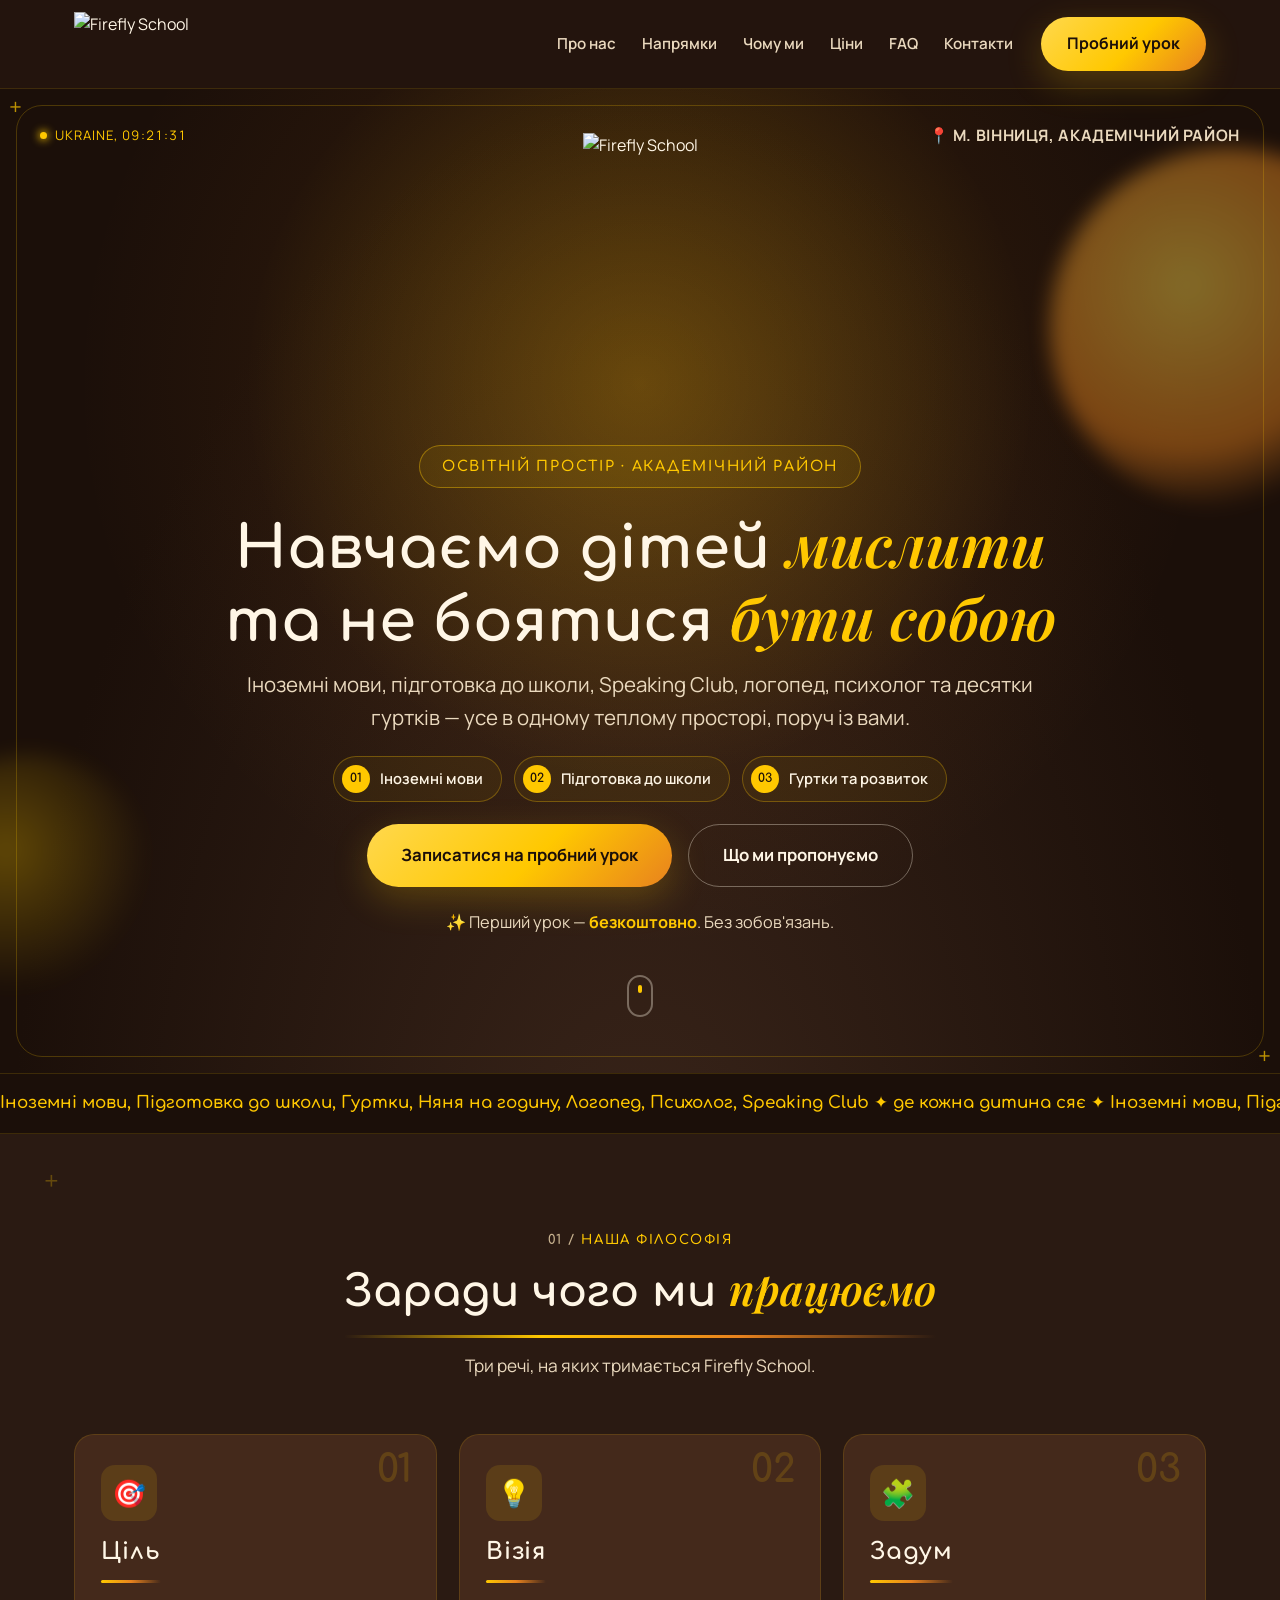
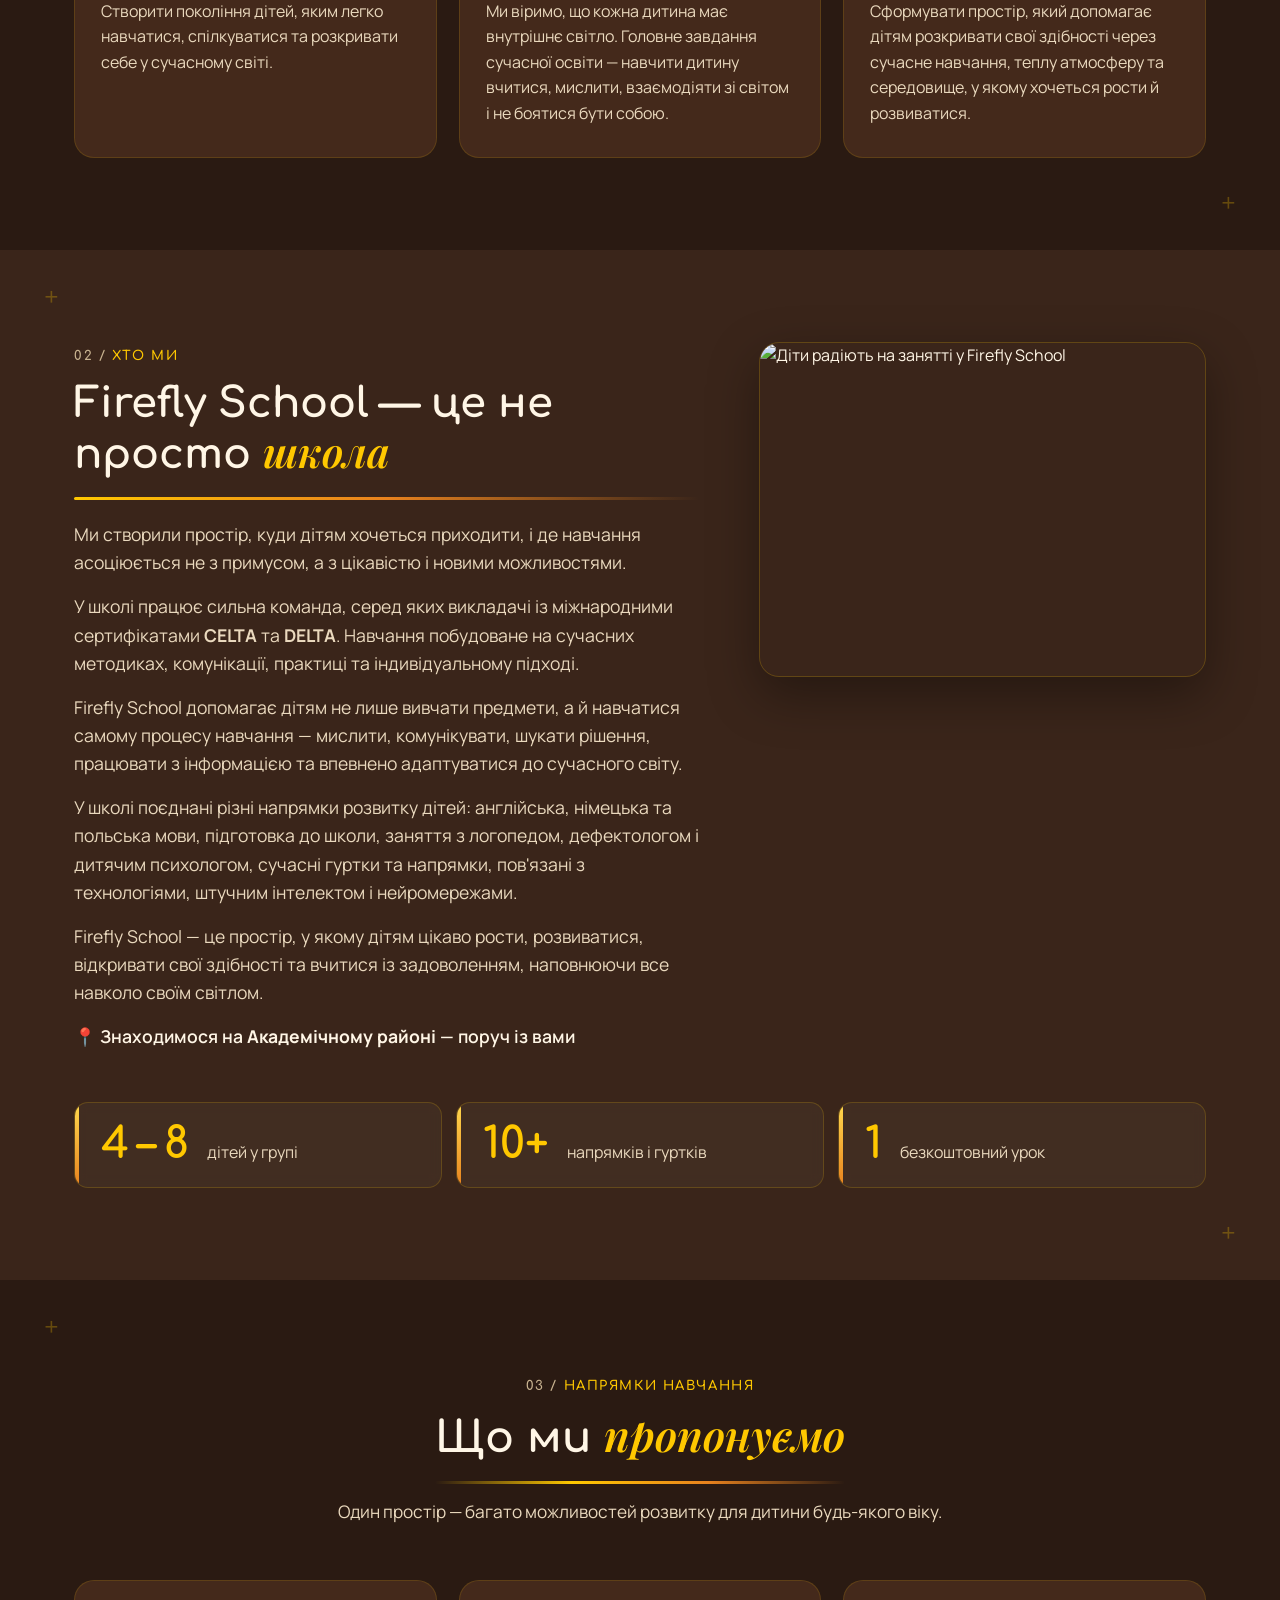
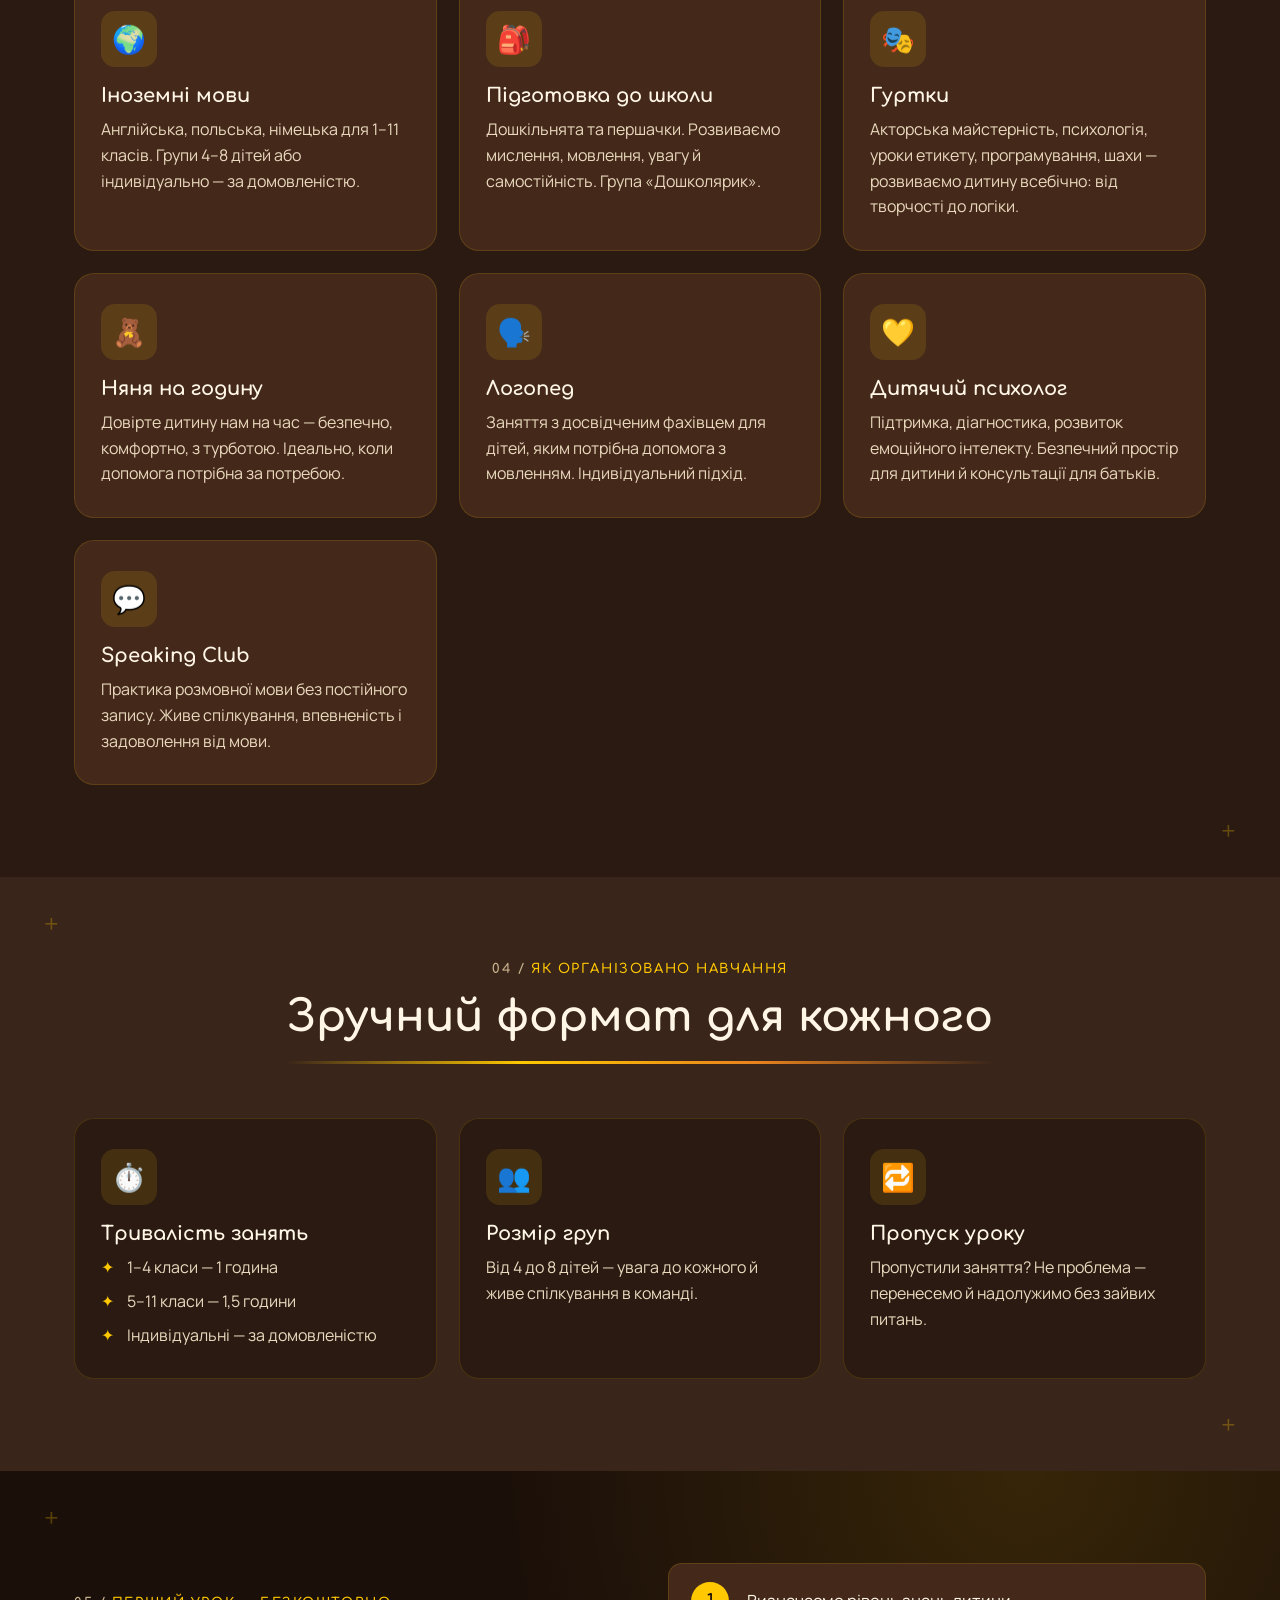
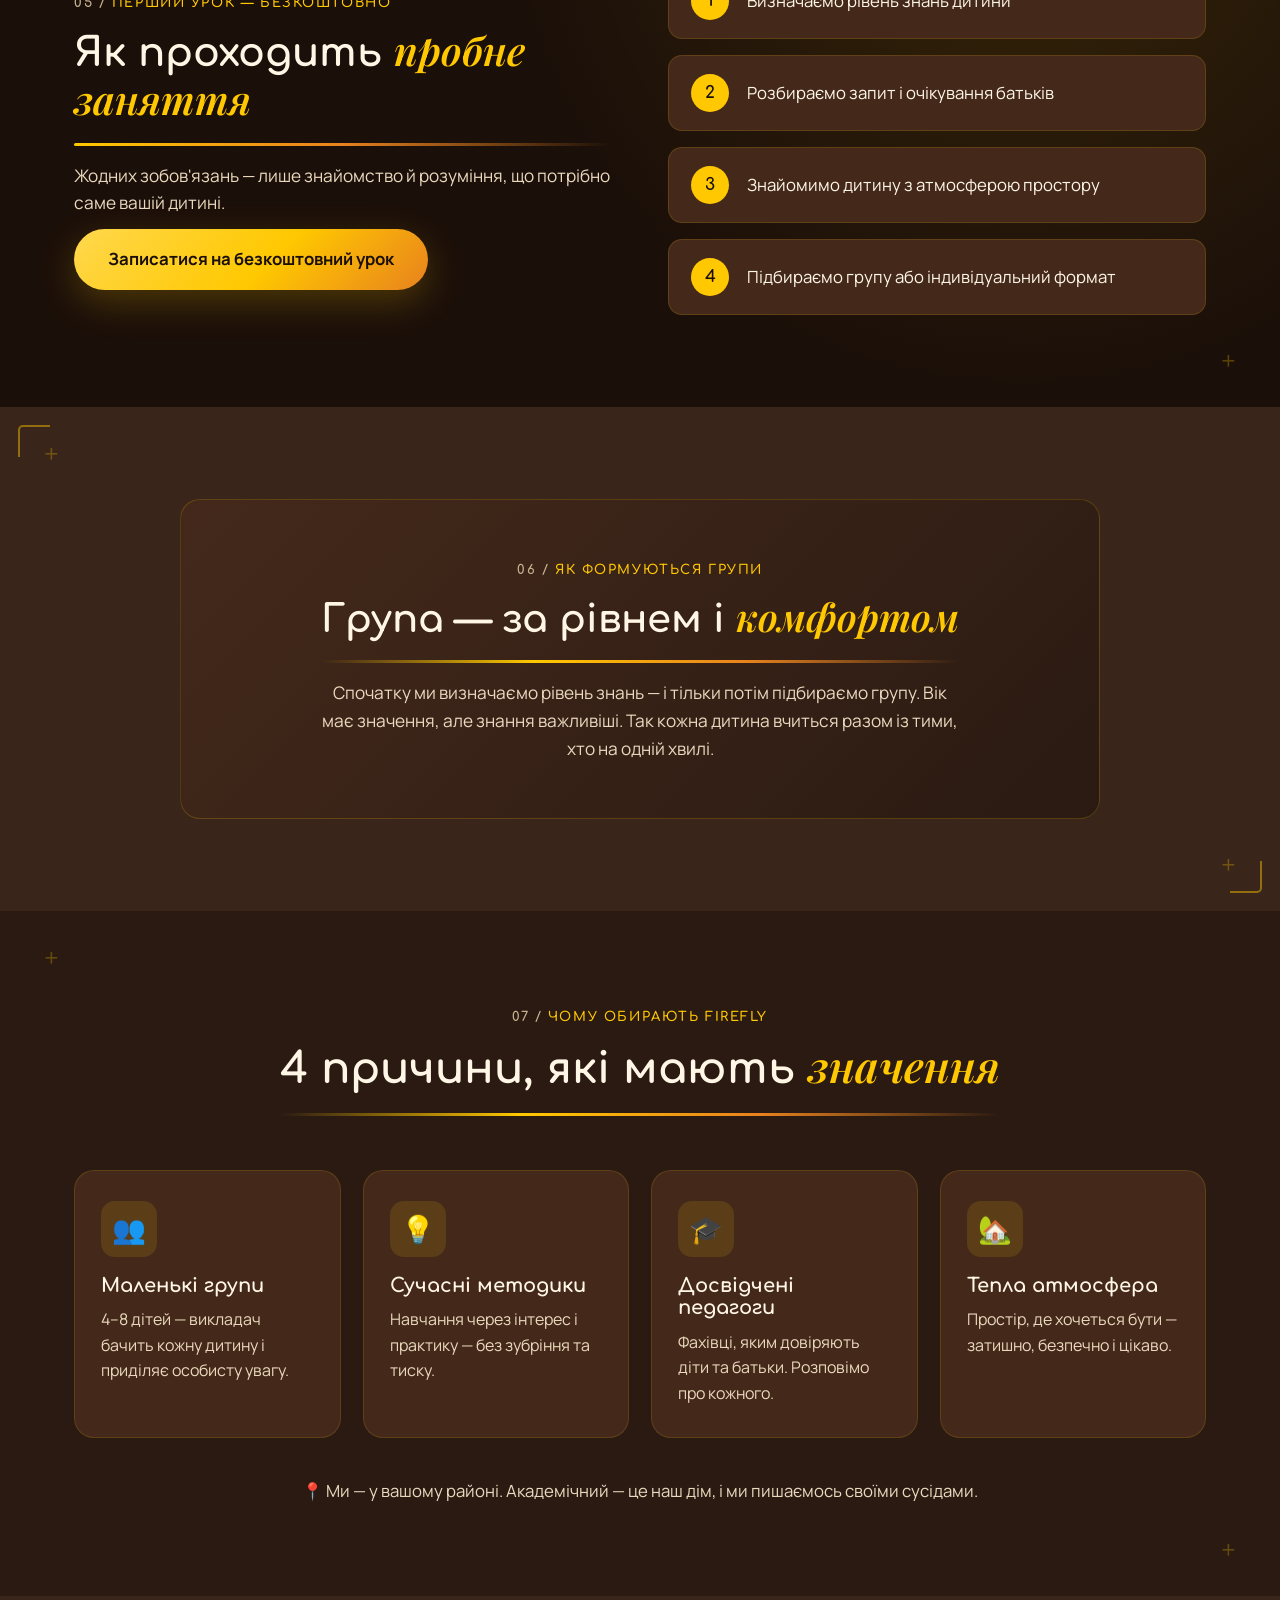
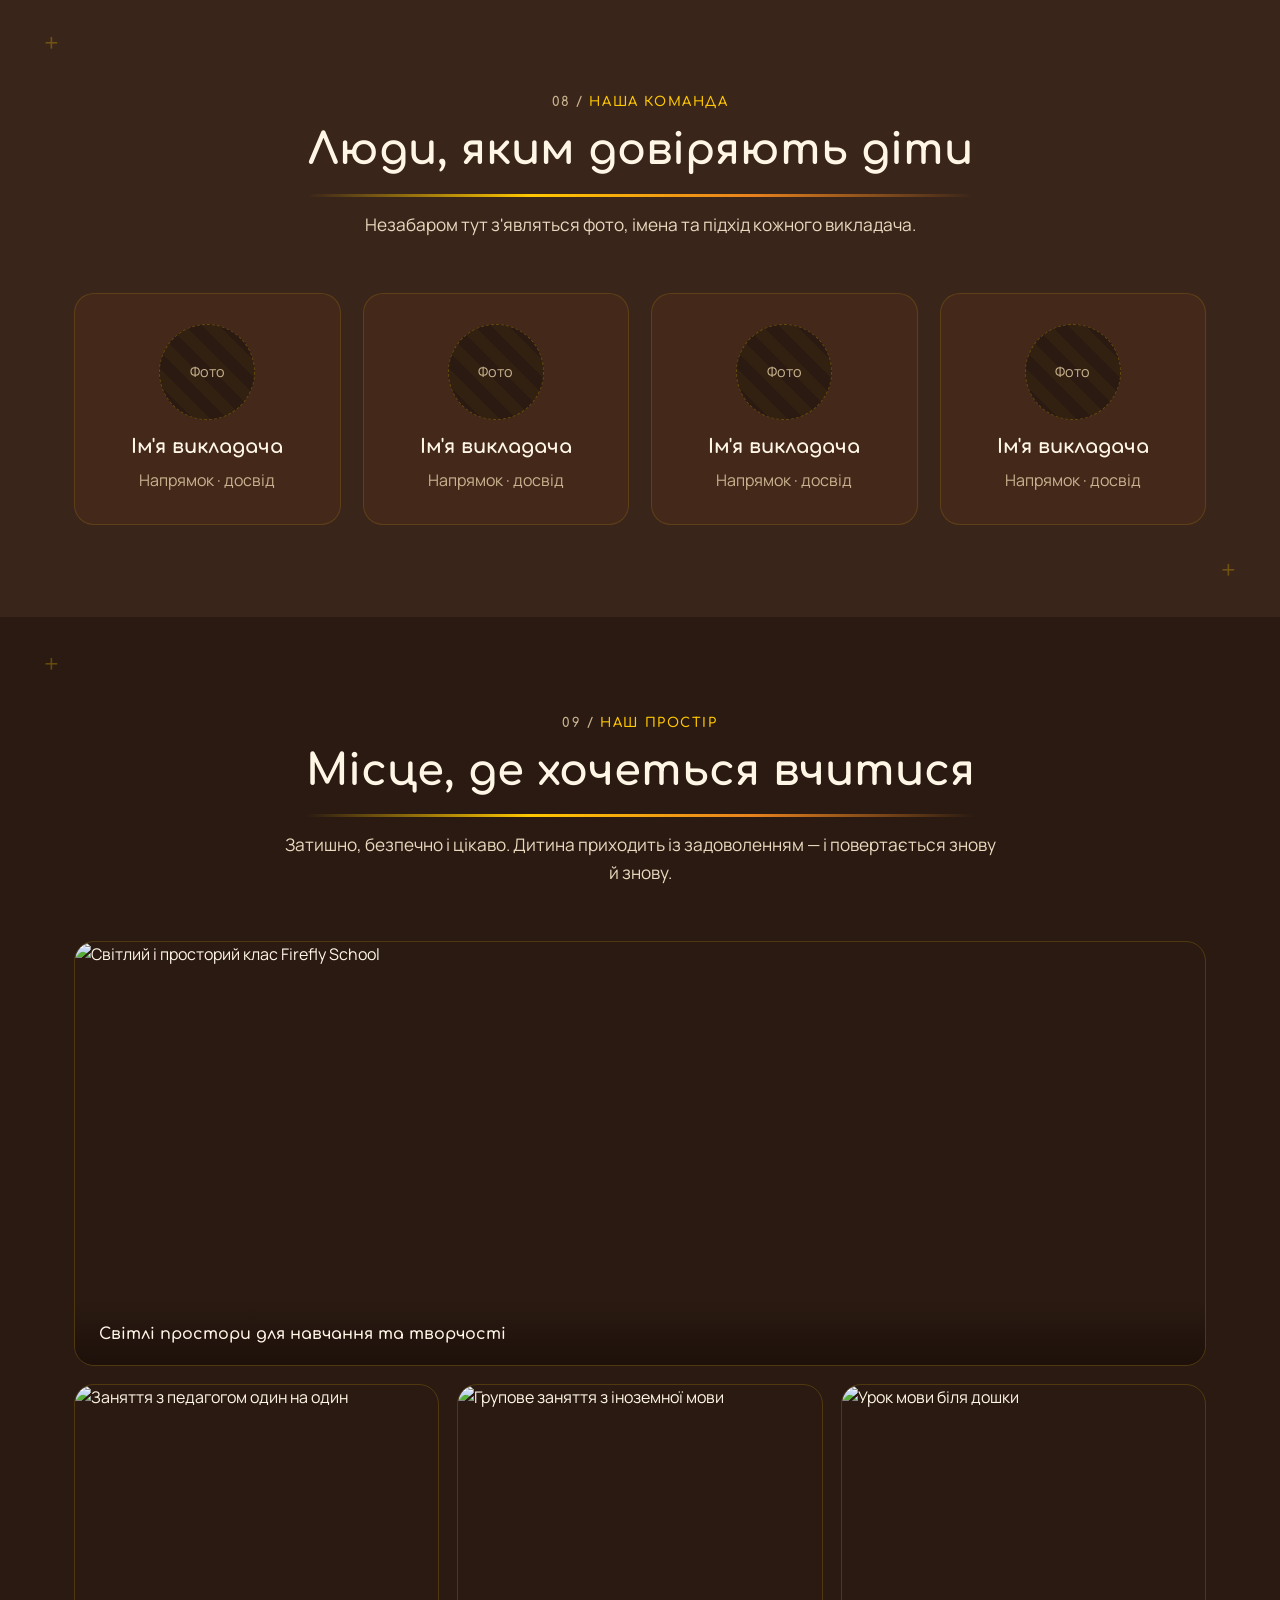
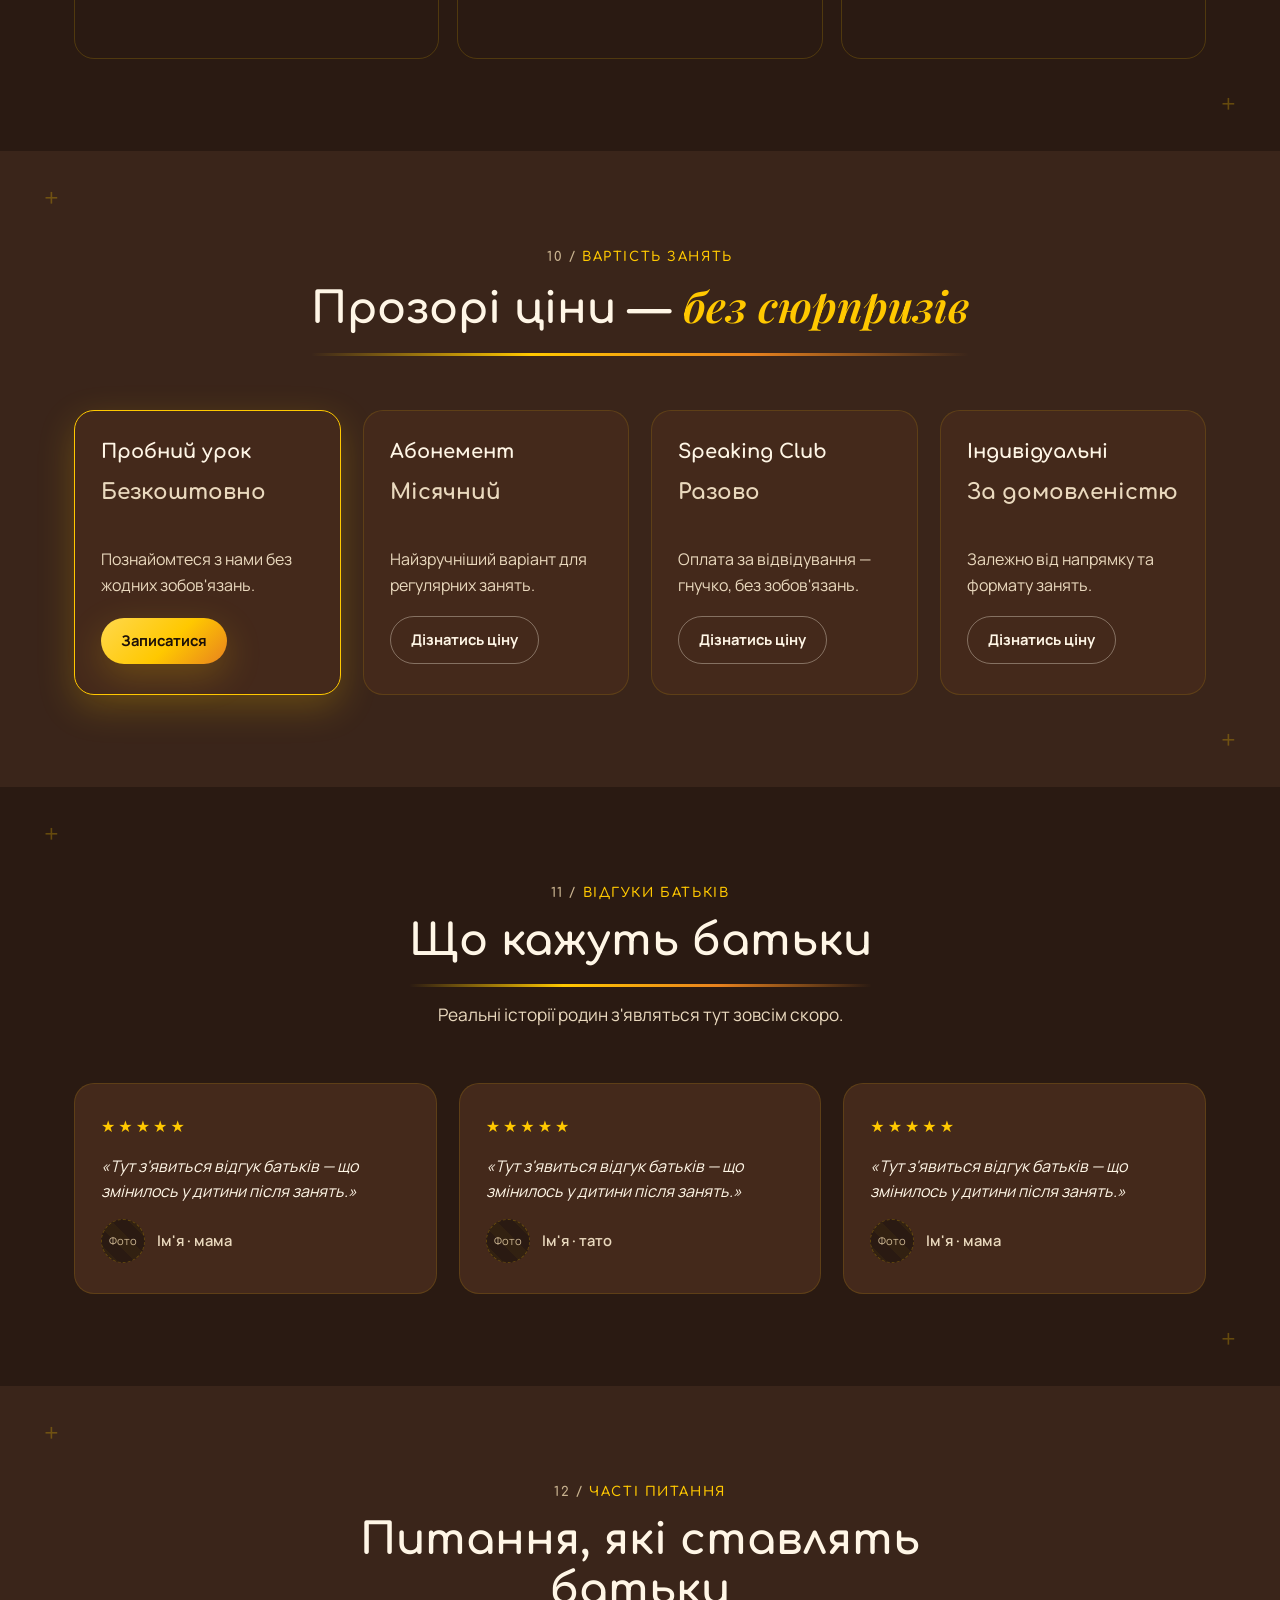
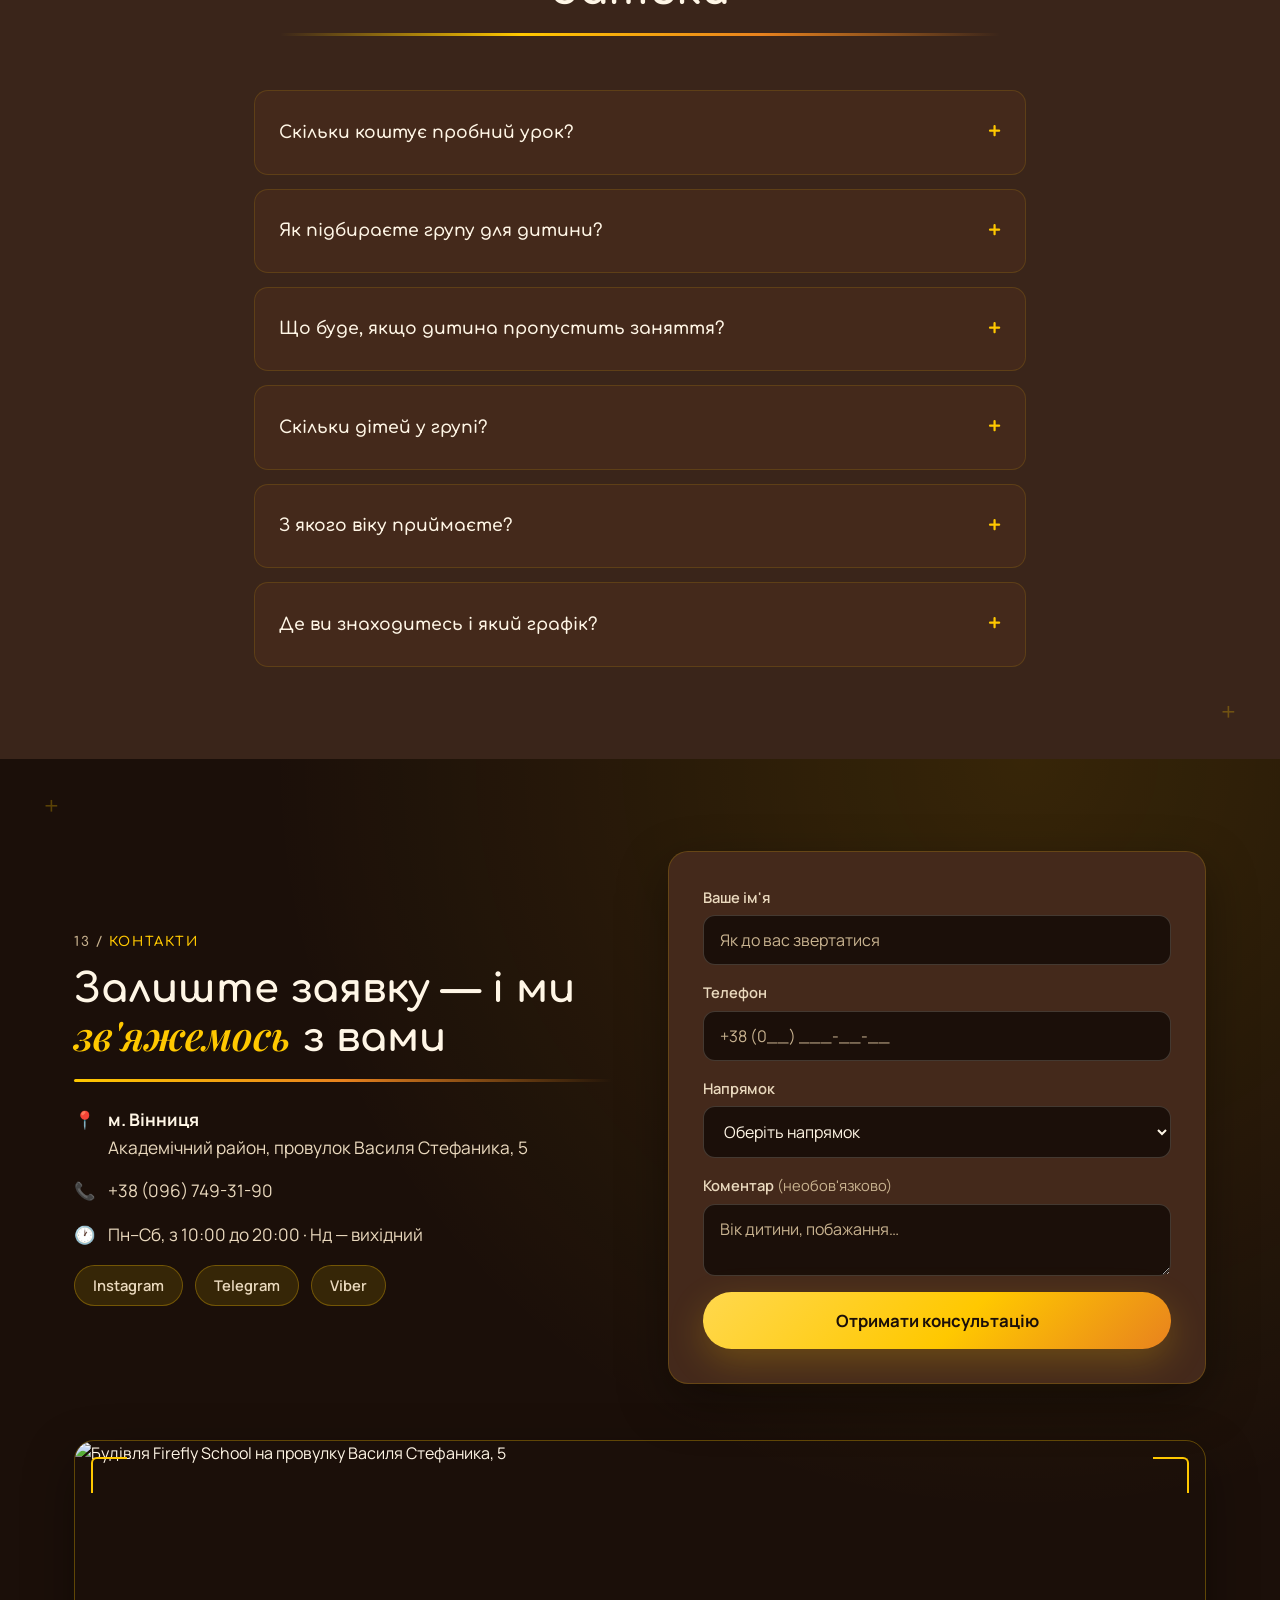
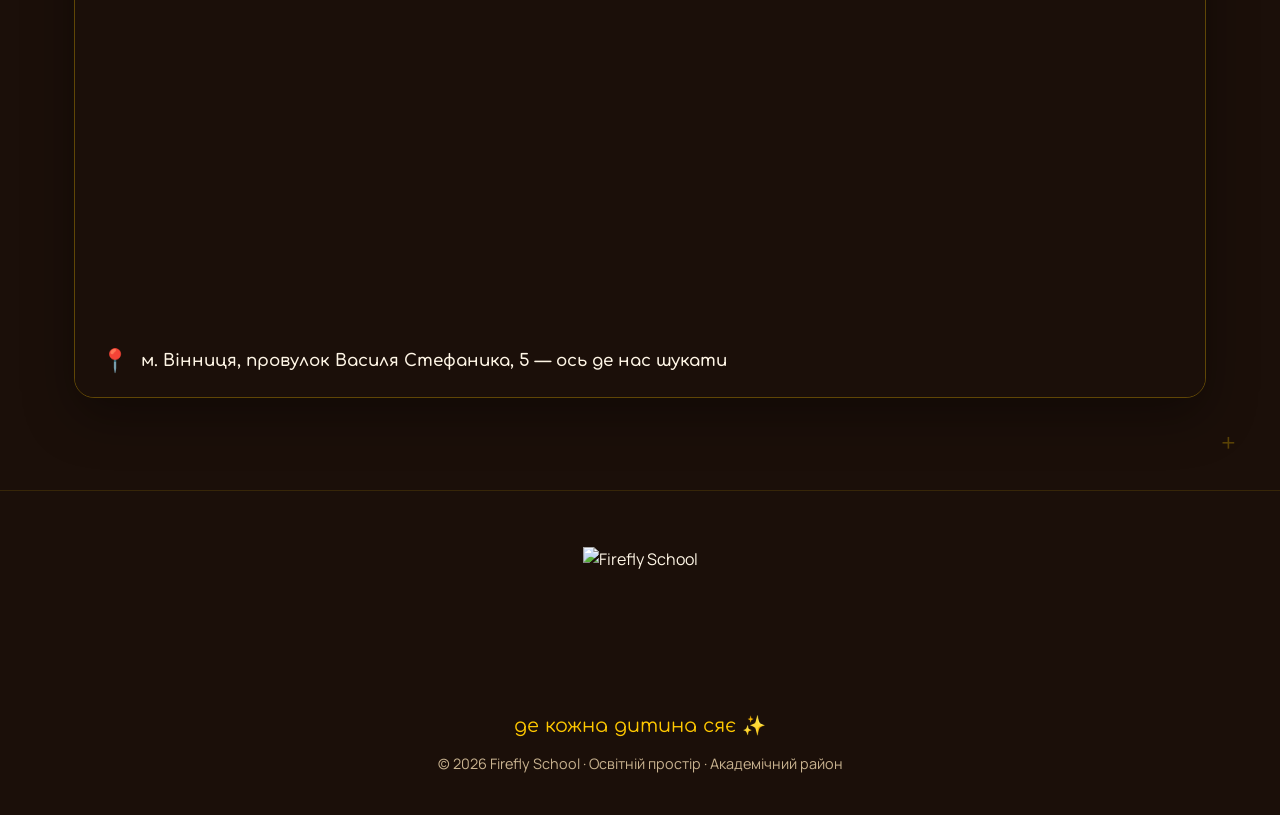
==== index.html @ d2a8642e "Add files via upload" ====
<!DOCTYPE html>
<html lang="uk">
<head>
  <meta charset="UTF-8" />
  <meta name="viewport" content="width=device-width, initial-scale=1.0" />
  <title>Firefly School — освітній простір, де кожна дитина сяє</title>
  <meta name="description" content="Firefly School — освітній простір в Академічному районі: підготовка до школи, іноземні мови, логопед, психолог та десятки гуртків. Перший урок безкоштовно." />
  <meta property="og:title" content="Firefly School — де кожна дитина сяє" />
  <meta property="og:description" content="Навчаємо дітей мислити та не боятися бути собою. Маленькі групи, сучасні методики, тепла атмосфера. Перший урок безкоштовно." />
  <meta property="og:type" content="website" />
  <link rel="icon" type="image/png" href="assets/firefly.png" />
  <link rel="preconnect" href="https://fonts.googleapis.com" />
  <link rel="preconnect" href="https://fonts.gstatic.com" crossorigin />
  <link href="https://fonts.googleapis.com/css2?family=Comfortaa:wght@400;500;600;700&family=Manrope:wght@400;500;600;700;800&family=Playfair+Display:ital,wght@1,500;1,600;1,700&display=swap" rel="stylesheet" />
  <link rel="stylesheet" href="styles.css" />
</head>
<body>

  <!-- ░░ HEADER ░░ -->
  <header class="header" id="top">
    <div class="container header__inner">
      <a href="#top" class="header__logo" aria-label="Firefly School — на початок">
        <img src="assets/logo-clean.png" alt="Firefly School" />
      </a>
      <nav class="nav" id="nav">
        <a href="#about" class="nav__link">Про нас</a>
        <a href="#directions" class="nav__link">Напрямки</a>
        <a href="#why" class="nav__link">Чому ми</a>
        <a href="#prices" class="nav__link">Ціни</a>
        <a href="#faq" class="nav__link">FAQ</a>
        <a href="#contacts" class="nav__link">Контакти</a>
      </nav>
      <a href="#contacts" class="btn btn--primary header__cta">Пробний урок</a>
      <button class="burger" id="burger" aria-label="Меню" aria-expanded="false">
        <span></span><span></span><span></span>
      </button>
    </div>
  </header>

  <!-- ░░ HERO ░░ -->
  <section class="hero" id="hero">
    <div class="hero__glow" aria-hidden="true"></div>
    <div class="orb orb--1" aria-hidden="true"></div>
    <div class="orb orb--2" aria-hidden="true"></div>
    <div class="fireflies" id="fireflies" aria-hidden="true"></div>
    <div class="hero__frame" aria-hidden="true"></div>
    <div class="hero__topbar">
      <div class="timestamp" data-timezone="Europe/Kyiv" data-country="UKRAINE">UKRAINE, --:--:--</div>
      <span class="hero__topbar-loc">📍 м. Вінниця, Академічний район</span>
    </div>
    <div class="container hero__inner">
      <div class="hero__logo logo-lockup">
        <img src="assets/logo-text.png" alt="Firefly School" class="ll__text" />
        <img src="assets/logo-fly.png" alt="" class="ll__fly" aria-hidden="true" />
      </div>
      <p class="hero__eyebrow reveal">Освітній простір · Академічний район</p>
      <h1 class="hero__title reveal">Навчаємо дітей <em class="ital">мислити</em><br />та не боятися <em class="ital">бути собою</em></h1>
      <p class="hero__subtitle reveal">Іноземні мови, підготовка до школи, Speaking Club, логопед, психолог та десятки гуртків —
        усе в одному теплому просторі, поруч із вами.</p>
      <ul class="hero__tags reveal">
        <li><span>01</span> Іноземні мови</li>
        <li><span>02</span> Підготовка до школи</li>
        <li><span>03</span> Гуртки та розвиток</li>
      </ul>
      <div class="hero__actions reveal">
        <a href="#contacts" class="btn btn--primary btn--lg">Записатися на пробний урок</a>
        <a href="#directions" class="btn btn--ghost btn--lg">Що ми пропонуємо</a>
      </div>
      <p class="hero__proof reveal">✨ Перший урок — <strong>безкоштовно</strong>. Без зобов'язань.</p>
      <div class="hero__scroll" aria-hidden="true"><span></span></div>
    </div>
  </section>

  <!-- ░░ MARQUEE ░░ -->
  <div class="marquee" aria-hidden="true">
    <div class="marquee__track">
      <span>Іноземні мови, Підготовка до школи, Гуртки, Няня на годину, Логопед, Психолог, Speaking Club ✦ де кожна дитина сяє ✦&nbsp;</span>
      <span>Іноземні мови, Підготовка до школи, Гуртки, Няня на годину, Логопед, Психолог, Speaking Club ✦ де кожна дитина сяє ✦&nbsp;</span>
    </div>
  </div>

  <!-- ░░ PHILOSOPHY ░░ -->
  <section class="section section--alt" id="philosophy">
    <div class="container">
      <div class="section__head reveal">
        <span class="kicker">Наша філософія</span>
        <h2>Заради чого ми <em class="ital">працюємо</em></h2>
        <p class="section__lead">Три речі, на яких тримається Firefly School.</p>
      </div>
      <div class="cards cards--3">
        <article class="card pcard reveal">
          <span class="pcard__num">01</span>
          <div class="card__icon">🎯</div>
          <h3>Ціль</h3>
          <p>Створити покоління дітей, яким легко навчатися, спілкуватися та розкривати себе у сучасному світі.</p>
        </article>
        <article class="card pcard reveal">
          <span class="pcard__num">02</span>
          <div class="card__icon">💡</div>
          <h3>Візія</h3>
          <p>Ми віримо, що кожна дитина має внутрішнє світло. Головне завдання сучасної освіти — навчити дитину вчитися, мислити, взаємодіяти зі світом і не боятися бути собою.</p>
        </article>
        <article class="card pcard reveal">
          <span class="pcard__num">03</span>
          <div class="card__icon">🧩</div>
          <h3>Задум</h3>
          <p>Сформувати простір, який допомагає дітям розкривати свої здібності через сучасне навчання, теплу атмосферу та середовище, у якому хочеться рости й розвиватися.</p>
        </article>
      </div>
    </div>
  </section>

  <!-- ░░ ABOUT ░░ -->
  <section class="section" id="about">
    <div class="container">
      <div class="about">
        <div class="about__text reveal">
          <span class="kicker">Хто ми</span>
          <h2>Firefly School — це не просто <em class="ital">школа</em></h2>
          <p>Ми створили простір, куди дітям хочеться приходити, і де навчання асоціюється не з примусом, а з цікавістю і новими можливостями.</p>
          <p>У школі працює сильна команда, серед яких викладачі із міжнародними сертифікатами <strong>CELTA</strong> та <strong>DELTA</strong>. Навчання побудоване на сучасних методиках, комунікації, практиці та індивідуальному підході.</p>
          <p>Firefly School допомагає дітям не лише вивчати предмети, а й навчатися самому процесу навчання — мислити, комунікувати, шукати рішення, працювати з інформацією та впевнено адаптуватися до сучасного світу.</p>
          <p>У школі поєднані різні напрямки розвитку дітей: англійська, німецька та польська мови, підготовка до школи, заняття з логопедом, дефектологом і дитячим психологом, сучасні гуртки та напрямки, пов'язані з технологіями, штучним інтелектом і нейромережами.</p>
          <p>Firefly School — це простір, у якому дітям цікаво рости, розвиватися, відкривати свої здібності та вчитися із задоволенням, наповнюючи все навколо своїм світлом.</p>
          <p class="about__geo">📍 Знаходимося на <strong>Академічному районі</strong> — поруч із вами</p>
        </div>
        <figure class="about__photo reveal">
          <img src="assets/speaking.jpg" alt="Діти радіють на занятті у Firefly School" loading="lazy" />
        </figure>
      </div>
      <ul class="about__stats about__stats--row reveal">
        <li><span class="stat__num">4&thinsp;–&thinsp;8</span><span class="stat__label">дітей у групі</span></li>
        <li><span class="stat__num">10+</span><span class="stat__label">напрямків і гуртків</span></li>
        <li><span class="stat__num">1</span><span class="stat__label">безкоштовний урок</span></li>
      </ul>
    </div>
  </section>

  <!-- ░░ DIRECTIONS ░░ -->
  <section class="section section--alt" id="directions">
    <div class="container">
      <div class="section__head reveal">
        <span class="kicker">Напрямки навчання</span>
        <h2>Що ми <em class="ital">пропонуємо</em></h2>
        <p class="section__lead">Один простір — багато можливостей розвитку для дитини будь-якого віку.</p>
      </div>
      <div class="cards cards--directions">
        <article class="card reveal">
          <div class="card__icon">🌍</div>
          <h3>Іноземні мови</h3>
          <p>Англійська, польська, німецька для 1–11 класів. Групи 4–8 дітей або індивідуально — за домовленістю.</p>
        </article>
        <article class="card reveal">
          <div class="card__icon">🎒</div>
          <h3>Підготовка до школи</h3>
          <p>Дошкільнята та першачки. Розвиваємо мислення, мовлення, увагу й самостійність. Група «Дошколярик».</p>
        </article>
        <article class="card reveal">
          <div class="card__icon">🎭</div>
          <h3>Гуртки</h3>
          <p>Акторська майстерність, психологія, уроки етикету, програмування, шахи — розвиваємо дитину всебічно: від творчості до логіки.</p>
        </article>
        <article class="card reveal">
          <div class="card__icon">🧸</div>
          <h3>Няня на годину</h3>
          <p>Довірте дитину нам на час — безпечно, комфортно, з турботою. Ідеально, коли допомога потрібна за потребою.</p>
        </article>
        <article class="card reveal">
          <div class="card__icon">🗣️</div>
          <h3>Логопед</h3>
          <p>Заняття з досвідченим фахівцем для дітей, яким потрібна допомога з мовленням. Індивідуальний підхід.</p>
        </article>
        <article class="card reveal">
          <div class="card__icon">💛</div>
          <h3>Дитячий психолог</h3>
          <p>Підтримка, діагностика, розвиток емоційного інтелекту. Безпечний простір для дитини й консультації для батьків.</p>
        </article>
        <article class="card reveal">
          <div class="card__icon">💬</div>
          <h3>Speaking Club</h3>
          <p>Практика розмовної мови без постійного запису. Живе спілкування, впевненість і задоволення від мови.</p>
        </article>
      </div>
    </div>
  </section>

  <!-- ░░ FORMAT ░░ -->
  <section class="section" id="format">
    <div class="container">
      <div class="section__head reveal">
        <span class="kicker">Як організовано навчання</span>
        <h2>Зручний формат для кожного</h2>
      </div>
      <div class="cards cards--3">
        <article class="card card--soft reveal">
          <div class="card__icon">⏱️</div>
          <h3>Тривалість занять</h3>
          <ul class="ticks">
            <li>1–4 класи — 1 година</li>
            <li>5–11 класи — 1,5 години</li>
            <li>Індивідуальні — за домовленістю</li>
          </ul>
        </article>
        <article class="card card--soft reveal">
          <div class="card__icon">👥</div>
          <h3>Розмір груп</h3>
          <p>Від 4 до 8 дітей — увага до кожного й живе спілкування в команді.</p>
        </article>
        <article class="card card--soft reveal">
          <div class="card__icon">🔁</div>
          <h3>Пропуск уроку</h3>
          <p>Пропустили заняття? Не проблема — перенесемо й надолужимо без зайвих питань.</p>
        </article>
      </div>
    </div>
  </section>

  <!-- ░░ TRIAL ░░ -->
  <section class="section section--feature" id="trial">
    <div class="container trial">
      <div class="trial__text reveal">
        <span class="kicker">Перший урок — безкоштовно</span>
        <h2>Як проходить <em class="ital">пробне заняття</em></h2>
        <p class="section__lead">Жодних зобов'язань — лише знайомство й розуміння, що потрібно саме вашій дитині.</p>
        <a href="#contacts" class="btn btn--primary btn--lg">Записатися на безкоштовний урок</a>
      </div>
      <ol class="trial__steps reveal">
        <li><span>1</span> Визначаємо рівень знань дитини</li>
        <li><span>2</span> Розбираємо запит і очікування батьків</li>
        <li><span>3</span> Знайомимо дитину з атмосферою простору</li>
        <li><span>4</span> Підбираємо групу або індивідуальний формат</li>
      </ol>
    </div>
  </section>

  <!-- ░░ GROUPS ░░ -->
  <section class="section" id="groups">
    <div class="container banner reveal">
      <span class="kicker">Як формуються групи</span>
      <h2>Група — за рівнем і <em class="ital">комфортом</em></h2>
      <p>Спочатку ми визначаємо рівень знань — і тільки потім підбираємо групу. Вік має значення,
        але знання важливіші. Так кожна дитина вчиться разом із тими, хто на одній хвилі.</p>
    </div>
  </section>

  <!-- ░░ WHY ░░ -->
  <section class="section section--alt" id="why">
    <div class="container">
      <div class="section__head reveal">
        <span class="kicker">Чому обирають Firefly</span>
        <h2>4 причини, які мають <em class="ital">значення</em></h2>
      </div>
      <div class="cards cards--4">
        <article class="card reveal">
          <div class="card__icon">👥</div>
          <h3>Маленькі групи</h3>
          <p>4–8 дітей — викладач бачить кожну дитину і приділяє особисту увагу.</p>
        </article>
        <article class="card reveal">
          <div class="card__icon">💡</div>
          <h3>Сучасні методики</h3>
          <p>Навчання через інтерес і практику — без зубріння та тиску.</p>
        </article>
        <article class="card reveal">
          <div class="card__icon">🎓</div>
          <h3>Досвідчені педагоги</h3>
          <p>Фахівці, яким довіряють діти та батьки. Розповімо про кожного.</p>
        </article>
        <article class="card reveal">
          <div class="card__icon">🏡</div>
          <h3>Тепла атмосфера</h3>
          <p>Простір, де хочеться бути — затишно, безпечно і цікаво.</p>
        </article>
      </div>
      <p class="why__note reveal">📍 Ми — у вашому районі. Академічний — це наш дім, і ми пишаємось своїми сусідами.</p>
    </div>
  </section>

  <!-- ░░ TEAM ░░ -->
  <section class="section" id="team">
    <div class="container">
      <div class="section__head reveal">
        <span class="kicker">Наша команда</span>
        <h2>Люди, яким довіряють діти</h2>
        <p class="section__lead">Незабаром тут з'являться фото, імена та підхід кожного викладача.</p>
      </div>
      <div class="cards cards--4">
        <article class="card card--person reveal"><div class="ph ph--avatar">Фото</div><h3>Ім'я викладача</h3><p>Напрямок · досвід</p></article>
        <article class="card card--person reveal"><div class="ph ph--avatar">Фото</div><h3>Ім'я викладача</h3><p>Напрямок · досвід</p></article>
        <article class="card card--person reveal"><div class="ph ph--avatar">Фото</div><h3>Ім'я викладача</h3><p>Напрямок · досвід</p></article>
        <article class="card card--person reveal"><div class="ph ph--avatar">Фото</div><h3>Ім'я викладача</h3><p>Напрямок · досвід</p></article>
      </div>
    </div>
  </section>

  <!-- ░░ SPACE ░░ -->
  <section class="section section--alt" id="space">
    <div class="container">
      <div class="section__head reveal">
        <span class="kicker">Наш простір</span>
        <h2>Місце, де хочеться вчитися</h2>
        <p class="section__lead">Затишно, безпечно і цікаво. Дитина приходить із задоволенням — і повертається знову й знову.</p>
      </div>
      <div class="gallery">
        <figure class="gallery__item gallery__item--big reveal">
          <img src="assets/classroom.jpg" alt="Світлий і просторий клас Firefly School" loading="lazy" />
          <figcaption>Світлі простори для навчання та творчості</figcaption>
        </figure>
        <figure class="gallery__item reveal">
          <img src="assets/reading.jpg" alt="Заняття з педагогом один на один" loading="lazy" />
        </figure>
        <figure class="gallery__item reveal">
          <img src="assets/english.jpg" alt="Групове заняття з іноземної мови" loading="lazy" />
        </figure>
        <figure class="gallery__item reveal">
          <img src="assets/languages.jpg" alt="Урок мови біля дошки" loading="lazy" />
        </figure>
      </div>
    </div>
  </section>

  <!-- ░░ PRICES ░░ -->
  <section class="section" id="prices">
    <div class="container">
      <div class="section__head reveal">
        <span class="kicker">Вартість занять</span>
        <h2>Прозорі ціни — <em class="ital">без сюрпризів</em></h2>
      </div>
      <div class="cards cards--4">
        <article class="card price reveal price--accent">
          <h3>Пробний урок</h3>
          <p class="price__value">Безкоштовно</p>
          <p>Познайомтеся з нами без жодних зобов'язань.</p>
          <a href="#contacts" class="btn btn--primary btn--sm">Записатися</a>
        </article>
        <article class="card price reveal">
          <h3>Абонемент</h3>
          <p class="price__value">Місячний</p>
          <p>Найзручніший варіант для регулярних занять.</p>
          <a href="#contacts" class="btn btn--ghost btn--sm">Дізнатись ціну</a>
        </article>
        <article class="card price reveal">
          <h3>Speaking Club</h3>
          <p class="price__value">Разово</p>
          <p>Оплата за відвідування — гнучко, без зобов'язань.</p>
          <a href="#contacts" class="btn btn--ghost btn--sm">Дізнатись ціну</a>
        </article>
        <article class="card price reveal">
          <h3>Індивідуальні</h3>
          <p class="price__value">За домовленістю</p>
          <p>Залежно від напрямку та формату занять.</p>
          <a href="#contacts" class="btn btn--ghost btn--sm">Дізнатись ціну</a>
        </article>
      </div>
    </div>
  </section>

  <!-- ░░ REVIEWS ░░ -->
  <section class="section section--alt" id="reviews">
    <div class="container">
      <div class="section__head reveal">
        <span class="kicker">Відгуки батьків</span>
        <h2>Що кажуть батьки</h2>
        <p class="section__lead">Реальні історії родин з'являться тут зовсім скоро.</p>
      </div>
      <div class="cards cards--3">
        <article class="card review reveal"><div class="review__stars">★★★★★</div><p>«Тут з'явиться відгук батьків — що змінилось у дитини після занять.»</p><div class="review__author"><div class="ph ph--mini">Фото</div><span>Ім'я · мама</span></div></article>
        <article class="card review reveal"><div class="review__stars">★★★★★</div><p>«Тут з'явиться відгук батьків — що змінилось у дитини після занять.»</p><div class="review__author"><div class="ph ph--mini">Фото</div><span>Ім'я · тато</span></div></article>
        <article class="card review reveal"><div class="review__stars">★★★★★</div><p>«Тут з'явиться відгук батьків — що змінилось у дитини після занять.»</p><div class="review__author"><div class="ph ph--mini">Фото</div><span>Ім'я · мама</span></div></article>
      </div>
    </div>
  </section>

  <!-- ░░ FAQ ░░ -->
  <section class="section" id="faq">
    <div class="container container--narrow">
      <div class="section__head reveal">
        <span class="kicker">Часті питання</span>
        <h2>Питання, які ставлять батьки</h2>
      </div>
      <div class="faq">
        <details class="faq__item reveal"><summary>Скільки коштує пробний урок?</summary><p>Перший урок — повністю безкоштовний і без зобов'язань. Ми знайомимось, визначаємо рівень дитини й обираємо формат.</p></details>
        <details class="faq__item reveal"><summary>Як підбираєте групу для дитини?</summary><p>Спочатку визначаємо рівень знань, а потім добираємо групу. Вік важливий, але знання — важливіші, щоб дитині було комфортно й цікаво.</p></details>
        <details class="faq__item reveal"><summary>Що буде, якщо дитина пропустить заняття?</summary><p>Нічого страшного — перенесемо урок і допоможемо надолужити матеріал без зайвих питань.</p></details>
        <details class="faq__item reveal"><summary>Скільки дітей у групі?</summary><p>Від 4 до 8 дітей. Це дозволяє викладачу бачити кожного й приділяти особисту увагу.</p></details>
        <details class="faq__item reveal"><summary>З якого віку приймаєте?</summary><p>Від дошкільнят (підготовка до школи) до учнів 11 класу. Для кожного віку — свій формат і напрямки.</p></details>
        <details class="faq__item reveal"><summary>Де ви знаходитесь і який графік?</summary><p>Ми у Вінниці, в Академічному районі — провулок Василя Стефаника, 5. Працюємо з понеділка по суботу, з 10:00 до 20:00 (неділя — вихідний).</p></details>
      </div>
    </div>
  </section>

  <!-- ░░ CONTACTS ░░ -->
  <section class="section section--feature" id="contacts">
    <div class="container contacts">
      <div class="contacts__text reveal">
        <span class="kicker">Контакти</span>
        <h2>Залиште заявку — і ми <em class="ital">зв'яжемось</em> з вами</h2>
        <ul class="contacts__list">
          <li>📍 <span><strong>м. Вінниця</strong><br />Академічний район, провулок Василя Стефаника, 5</span></li>
          <li>📞 <a href="tel:+380967493190">+38 (096) 749-31-90</a></li>
          <li>🕐 <span>Пн–Сб, з 10:00 до 20:00 · Нд — вихідний</span></li>
          <li class="contacts__social">
            <a href="https://www.instagram.com/firefly_school_/" class="chip" target="_blank" rel="noopener" aria-label="Instagram">Instagram</a>
            <a href="https://t.me/+380967493190" class="chip" target="_blank" rel="noopener" aria-label="Telegram">Telegram</a>
            <a href="viber://chat?number=%2B380967493190" class="chip" aria-label="Viber">Viber</a>
          </li>
        </ul>
      </div>
      <form class="lead-form reveal" id="leadForm" novalidate>
        <div class="field">
          <label for="name">Ваше ім'я</label>
          <input type="text" id="name" name="name" placeholder="Як до вас звертатися" required />
        </div>
        <div class="field">
          <label for="phone">Телефон</label>
          <input type="tel" id="phone" name="phone" placeholder="+38 (0__) ___-__-__" required />
        </div>
        <div class="field">
          <label for="direction">Напрямок</label>
          <select id="direction" name="direction">
            <option value="">Оберіть напрямок</option>
            <option>Підготовка до школи</option>
            <option>Іноземні мови</option>
            <option>Логопед</option>
            <option>Дитячий психолог</option>
            <option>Speaking Club</option>
            <option>Гуртки</option>
            <option>Ще не визначились</option>
          </select>
        </div>
        <div class="field">
          <label for="msg">Коментар <span class="muted">(необов'язково)</span></label>
          <textarea id="msg" name="msg" rows="2" placeholder="Вік дитини, побажання…"></textarea>
        </div>
        <button type="submit" class="btn btn--primary btn--lg btn--block">Отримати консультацію</button>
        <p class="form__note" id="formNote" hidden>Дякуємо! Ми зв'яжемось з вами найближчим часом ✨</p>
      </form>
    </div>

    <div class="container">
      <figure class="building reveal">
        <img src="assets/building.jpg" alt="Будівля Firefly School на провулку Василя Стефаника, 5" loading="lazy" />
        <figcaption class="building__caption">
          <span class="building__pin">📍</span>
          м. Вінниця, провулок Василя Стефаника, 5 — ось де нас шукати
        </figcaption>
      </figure>
    </div>
  </section>

  <!-- ░░ FOOTER ░░ -->
  <footer class="footer">
    <div class="container footer__inner">
      <div class="footer__logo logo-lockup">
        <img src="assets/logo-text.png" alt="Firefly School" class="ll__text" />
        <img src="assets/logo-fly.png" alt="" class="ll__fly" aria-hidden="true" />
      </div>
      <p class="footer__slogan">де кожна дитина сяє ✨</p>
      <p class="footer__copy">© <span id="year"></span> Firefly School · Освітній простір · Академічний район</p>
    </div>
  </footer>

  <script src="script.js"></script>
</body>
</html>
---- styles.css ----
/* ═══════════════════════════════════════════
   FireFly School — styles
   ═══════════════════════════════════════════ */

:root {
  --brown-900: #1B0F09;
  --brown-800: #2A1A12;
  --brown-700: #3A251A;
  --brown-600: #4E3322;
  --brown-card: #44291B;
  --gold-500: #FFC800;
  --gold-400: #FFD84D;
  --orange-500: #E8821E;
  --cream-50: #FFF6E6;
  --cream-200: #EAD9BE;
  --cream-muted: #c9b390;

  --maxw: 1180px;
  --radius: 20px;
  --radius-sm: 14px;
  --shadow: 0 18px 50px rgba(0, 0, 0, .35);
  --shadow-gold: 0 12px 36px rgba(255, 200, 0, .22);
  --ease: cubic-bezier(.22, 1, .36, 1);

  --font-head: "Comfortaa", system-ui, sans-serif;
  --font-body: "Manrope", system-ui, sans-serif;
}

* { box-sizing: border-box; margin: 0; padding: 0; }

html { scroll-behavior: smooth; scroll-padding-top: 90px; }

body {
  font-family: var(--font-body);
  background: var(--brown-700);
  color: var(--cream-50);
  line-height: 1.6;
  -webkit-font-smoothing: antialiased;
  overflow-x: hidden;
  counter-reset: sec;
}

img { max-width: 100%; display: block; }

a { color: inherit; text-decoration: none; }

h1, h2, h3 { font-family: var(--font-head); line-height: 1.15; font-weight: 700; }

.accent { color: var(--gold-500); }

/* serif italic accent (editorial highlight on key words) */
.ital {
  font-family: "Playfair Display", Georgia, serif;
  font-style: italic;
  font-weight: 600;
  color: var(--gold-500);
}

/* drops dark navy backing of the logo PNG on dark sections */
.blend-screen { mix-blend-mode: screen; }

.container {
  width: 100%;
  max-width: var(--maxw);
  margin: 0 auto;
  padding: 0 24px;
}
.container--narrow { max-width: 820px; }

/* ─── Buttons ─── */
.btn {
  display: inline-flex;
  align-items: center;
  justify-content: center;
  gap: .5em;
  font-family: var(--font-body);
  font-weight: 700;
  border: 0;
  cursor: pointer;
  border-radius: 999px;
  padding: 14px 26px;
  font-size: 1rem;
  transition: transform .25s var(--ease), box-shadow .25s var(--ease), background .25s, color .25s;
  white-space: nowrap;
}
.btn--primary {
  background: linear-gradient(135deg, var(--gold-400), var(--gold-500) 55%, var(--orange-500));
  color: var(--brown-900);
  box-shadow: var(--shadow-gold);
}
.btn--primary:hover { transform: translateY(-2px); box-shadow: 0 16px 44px rgba(255, 200, 0, .38); }
.btn--ghost {
  background: transparent;
  color: var(--cream-50);
  border: 1.5px solid rgba(255, 246, 230, .35);
}
.btn--ghost:hover { border-color: var(--gold-500); color: var(--gold-500); }
.btn--lg { padding: 17px 34px; font-size: 1.05rem; }
.btn--sm { padding: 11px 20px; font-size: .92rem; }
.btn--block { width: 100%; }

.kicker {
  display: inline-block;
  font-family: var(--font-head);
  font-weight: 600;
  font-size: .82rem;
  letter-spacing: .12em;
  text-transform: uppercase;
  color: var(--gold-500);
  margin-bottom: 14px;
}
.kicker::before {
  counter-increment: sec;
  content: counter(sec, decimal-leading-zero) "  /  ";
  color: var(--cream-muted);
}

/* ─── Header ─── */
.header {
  position: sticky;
  top: 0;
  z-index: 100;
  background: rgba(27, 15, 9, .72);
  backdrop-filter: blur(14px);
  border-bottom: 1px solid rgba(255, 200, 0, .12);
}
.header__inner {
  display: flex;
  align-items: center;
  gap: 20px;
  height: 88px;
}
.header__logo img { height: 64px; width: auto; }
.nav { display: flex; gap: 26px; margin-left: auto; }
.nav__link {
  font-weight: 600;
  font-size: .95rem;
  color: var(--cream-200);
  transition: color .2s;
  position: relative;
}
.nav__link:hover { color: var(--gold-500); }
.header__cta { margin-left: 8px; }

.burger {
  display: none;
  flex-direction: column;
  gap: 5px;
  background: none;
  border: 0;
  cursor: pointer;
  margin-left: auto;
  padding: 6px;
}
.burger span {
  width: 26px; height: 2.5px;
  background: var(--gold-500);
  border-radius: 2px;
  transition: .3s var(--ease);
}
.burger[aria-expanded="true"] span:nth-child(1) { transform: translateY(7.5px) rotate(45deg); }
.burger[aria-expanded="true"] span:nth-child(2) { opacity: 0; }
.burger[aria-expanded="true"] span:nth-child(3) { transform: translateY(-7.5px) rotate(-45deg); }

/* ─── Hero ─── */
.hero {
  position: relative;
  min-height: 54vh;
  display: flex;
  align-items: center;
  text-align: center;
  overflow: hidden;
  padding: 44px 0 56px;
  background: var(--brown-800);
}
.hero__glow {
  position: absolute;
  inset: 0;
  background:
    radial-gradient(circle at 50% 30%, rgba(255, 200, 0, .22), transparent 42%),
    radial-gradient(circle at 50% 30%, rgba(232, 130, 30, .14), transparent 60%),
    radial-gradient(ellipse at 50% 120%, var(--brown-700), var(--brown-900) 70%);
}
.hero__inner {
  position: relative; z-index: 3; max-width: 880px;
  display: flex; flex-direction: column; align-items: center;
  gap: 22px;
}

/* glowing orbs */
.orb {
  position: absolute;
  border-radius: 50%;
  filter: blur(10px);
  z-index: 1;
  pointer-events: none;
  animation: orbFloat 14s ease-in-out infinite;
}
.orb--1 {
  width: 360px; height: 360px;
  right: -130px; top: 6%;
  background: radial-gradient(circle at 38% 38%, var(--gold-400), var(--orange-500) 52%, transparent 72%);
  opacity: .45;
}
.orb--2 {
  width: 240px; height: 240px;
  left: -90px; bottom: 8%;
  background: radial-gradient(circle at 40% 40%, var(--gold-500), transparent 70%);
  opacity: .3;
  animation-delay: -7s;
}
@keyframes orbFloat { 0%, 100% { transform: translateY(0); } 50% { transform: translateY(-26px); } }

/* inset editorial frame with corner crosshairs */
.hero__frame {
  position: absolute;
  inset: 16px;
  border: 1px solid rgba(255, 200, 0, .22);
  border-radius: 26px;
  z-index: 2;
  pointer-events: none;
}
.hero__frame::before, .hero__frame::after {
  content: "+";
  position: absolute;
  color: var(--gold-500);
  font-size: 1.4rem;
  line-height: 1;
  opacity: .7;
}
.hero__frame::before { top: -10px; left: -8px; }
.hero__frame::after { bottom: -12px; right: -8px; }

/* hero top utility bar (live clock + location) */
.hero__topbar {
  position: absolute;
  top: 34px; left: 40px; right: 40px;
  z-index: 4;
  display: flex; justify-content: space-between; align-items: center;
  font-family: "Manrope", monospace;
  font-size: .82rem;
  letter-spacing: .08em;
  text-transform: uppercase;
  color: var(--cream-muted);
  pointer-events: none;
}
.hero__topbar-loc { color: var(--gold-400); font-weight: 700; font-size: .98rem; letter-spacing: .04em; }
.timestamp {
  display: inline-flex; align-items: center; gap: 8px;
  color: var(--gold-500);
  font-variant-numeric: tabular-nums;
}
.timestamp::before {
  content: "";
  width: 7px; height: 7px; border-radius: 50%;
  background: var(--gold-500);
  box-shadow: 0 0 8px 1px var(--gold-500);
  animation: blink 1.6s ease-in-out infinite;
}
@keyframes blink { 0%, 100% { opacity: 1; } 50% { opacity: .25; } }
.hero__topbar-loc { color: var(--cream-200); }
.hero__logo { height: 290px; margin: 0; }

/* split logo lockup: static wordmark + animated firefly */
.logo-lockup { position: relative; display: inline-block; }
.logo-lockup .ll__text { display: block; height: 100%; width: auto; }
.logo-lockup .ll__fly {
  position: absolute; top: 0; left: 0;
  height: 100%; width: auto;
  animation: fireflyFly 6s ease-in-out infinite;
  will-change: transform;
}
@keyframes fireflyFly {
  0%, 100% { transform: translate(0, 0); }
  30%      { transform: translate(3px, -4px); }
  60%      { transform: translate(-3px, -6px); }
}
.hero__eyebrow {
  display: inline-block;
  font-family: var(--font-head);
  font-weight: 600;
  letter-spacing: .12em;
  text-transform: uppercase;
  font-size: .9rem;
  color: var(--gold-500);
  background: rgba(255, 200, 0, .08);
  border: 1px solid rgba(255, 200, 0, .4);
  border-radius: 999px;
  padding: 9px 22px;
  margin: 0;
}
.hero__title { font-size: clamp(2.1rem, 5.4vw, 3.7rem); margin: 0; }
.hero__subtitle {
  font-size: clamp(1.05rem, 2.2vw, 1.28rem);
  color: var(--cream-200);
  max-width: 800px;
  margin: -10px 0 0;
}
/* numbered direction tags */
.hero__tags {
  list-style: none;
  display: flex; gap: 12px;
  justify-content: center; flex-wrap: wrap;
  margin: 0;
}
.hero__tags li {
  display: flex; align-items: center; gap: 10px;
  padding: 8px 18px 8px 8px;
  border: 1px solid rgba(255, 200, 0, .3);
  border-radius: 999px;
  background: rgba(255, 200, 0, .06);
  font-weight: 600; font-size: .92rem;
  color: var(--cream-50);
}
.hero__tags span {
  width: 28px; height: 28px;
  display: grid; place-items: center;
  background: var(--gold-500); color: var(--brown-900);
  border-radius: 50%;
  font-family: var(--font-head); font-weight: 700; font-size: .76rem;
}

.hero__actions { display: flex; gap: 16px; justify-content: center; flex-wrap: wrap; }
.hero__proof { margin: 0; color: var(--cream-200); font-size: 1.02rem; }
.hero__proof strong { color: var(--gold-500); }

.hero__scroll {
  position: relative;
  width: 26px; height: 42px;
  border: 2px solid rgba(255, 246, 230, .35);
  border-radius: 14px;
  margin: 18px 0 0;
}
.hero__scroll span {
  position: absolute;
  top: 8px; left: 50%;
  width: 4px; height: 8px;
  margin-left: -2px;
  background: var(--gold-500);
  border-radius: 3px;
  animation: scrollDot 1.8s infinite var(--ease);
}
@keyframes scrollDot { 0% { opacity: 0; transform: translateY(0); } 40% { opacity: 1; } 80% { opacity: 0; transform: translateY(14px); } 100% { opacity: 0; } }

/* ─── Fireflies ─── */
.fireflies { position: absolute; inset: 0; z-index: 1; pointer-events: none; }
.firefly {
  position: absolute;
  width: 6px; height: 6px;
  border-radius: 50%;
  background: var(--gold-400);
  box-shadow: 0 0 8px 2px rgba(255, 216, 77, .9), 0 0 18px 6px rgba(255, 200, 0, .5);
  opacity: 0;
  animation: floatfly var(--dur, 9s) ease-in-out infinite, glow 2.4s ease-in-out infinite;
}
@keyframes floatfly {
  0%   { transform: translate(0, 0); }
  25%  { transform: translate(22px, -28px); }
  50%  { transform: translate(-16px, -54px); }
  75%  { transform: translate(18px, -30px); }
  100% { transform: translate(0, 0); }
}
@keyframes glow { 0%, 100% { opacity: .25; } 50% { opacity: 1; } }

/* ─── Marquee ─── */
.marquee {
  overflow: hidden;
  background: var(--brown-900);
  border-top: 1px solid rgba(255, 200, 0, .15);
  border-bottom: 1px solid rgba(255, 200, 0, .15);
  padding: 16px 0;
}
.marquee__track {
  display: flex;
  width: max-content;
  white-space: nowrap;
  animation: marquee 32s linear infinite;
  font-family: var(--font-head);
  font-weight: 600;
  font-size: 1.05rem;
  color: var(--gold-500);
}
@keyframes marquee { to { transform: translateX(-50%); } }

/* ─── Sections ─── */
.section { padding: 92px 0; position: relative; }
#format { padding-top: 78px; }
.section--alt {
  background:
    url("assets/firefly-watermark.png") left -50px bottom 24px / 230px auto no-repeat,
    var(--brown-800);
}
.section--feature {
  background:
    url("assets/firefly-watermark.png") right -30px top 30px / 300px auto no-repeat,
    radial-gradient(circle at 80% 0%, rgba(255, 200, 0, .12), transparent 45%),
    var(--brown-900);
}
.section__head { text-align: center; max-width: 720px; margin: 0 auto 54px; }
.section__head h2 { font-size: clamp(1.8rem, 3.6vw, 2.7rem); }
.section__lead { color: var(--cream-200); margin-top: 14px; font-size: 1.08rem; }

/* ─── About ─── */
.about { display: grid; grid-template-columns: 1.4fr 1fr; gap: 60px; align-items: start; }
.about__text h2 { font-size: clamp(1.8rem, 3.6vw, 2.6rem); margin-bottom: 20px; }
.about__text p { color: var(--cream-200); font-size: 1.1rem; margin-bottom: 16px; }
.about__geo { color: var(--cream-50) !important; font-weight: 600; }
.about__stats { list-style: none; display: grid; gap: 14px; }
.about__stats li {
  position: relative;
  display: flex; align-items: baseline; gap: 18px;
  background: rgba(255, 246, 230, .04);
  backdrop-filter: blur(6px);
  border: 1px solid rgba(255, 200, 0, .18);
  border-radius: var(--radius-sm);
  padding: 20px 26px;
  overflow: hidden;
}
.about__stats li::before {
  content: "";
  position: absolute; left: 0; top: 0; bottom: 0;
  width: 4px;
  background: linear-gradient(var(--gold-400), var(--orange-500));
}
.stat__num { font-family: var(--font-head); font-weight: 700; font-size: 2.7rem; color: var(--gold-500); line-height: 1; }
.stat__label { color: var(--cream-200); }

/* ─── Cards ─── */
.cards { display: grid; gap: 22px; }
.cards--directions { grid-template-columns: repeat(3, 1fr); }
.cards--3 { grid-template-columns: repeat(3, 1fr); }
.cards--4 { grid-template-columns: repeat(4, 1fr); }
.card--wide { grid-column: span 3; }

.card {
  background: var(--brown-card);
  border: 1px solid rgba(255, 200, 0, .14);
  border-radius: var(--radius);
  padding: 30px 26px;
  transition: transform .3s var(--ease), box-shadow .3s var(--ease), border-color .3s;
}
.card:hover { transform: translateY(-6px); box-shadow: var(--shadow); border-color: rgba(255, 200, 0, .4); }
.card__icon {
  width: 56px; height: 56px;
  display: grid; place-items: center;
  font-size: 1.7rem;
  background: rgba(255, 200, 0, .12);
  border-radius: 14px;
  margin-bottom: 18px;
}
.card h3 { font-size: 1.22rem; margin-bottom: 10px; }
.card p { color: var(--cream-200); }
.card--soft { background: var(--brown-800); }

/* philosophy cards (Ціль / Візія / Задум) */
.pcard { position: relative; }
.pcard__num {
  position: absolute;
  top: 16px; right: 24px;
  font-family: var(--font-head);
  font-weight: 700;
  font-size: 2.4rem;
  line-height: 1;
  color: rgba(255, 200, 0, .16);
}
.pcard h3 {
  font-size: 1.45rem;
  letter-spacing: .04em;
  width: fit-content;
}
.pcard h3::after {
  content: "";
  display: block;
  width: 100%; height: 3px;
  margin: 14px 0 16px;
  background: linear-gradient(90deg, var(--gold-500), var(--orange-500), transparent);
  border-radius: 2px;
}

.ticks { list-style: none; display: grid; gap: 8px; }
.ticks li { color: var(--cream-200); padding-left: 26px; position: relative; }
.ticks li::before { content: "✦"; position: absolute; left: 0; color: var(--gold-500); }

/* ─── Trial ─── */
.trial { display: grid; grid-template-columns: 1fr 1fr; gap: 56px; align-items: center; }
.trial__text h2 { font-size: clamp(1.8rem, 3.4vw, 2.5rem); margin-bottom: 16px; }
.trial__text .btn { margin-top: 12px; }
.trial__steps { list-style: none; display: grid; gap: 16px; }
.trial__steps li {
  display: flex; align-items: center; gap: 18px;
  background: var(--brown-card);
  border: 1px solid rgba(255, 200, 0, .15);
  border-radius: var(--radius-sm);
  padding: 18px 22px;
  font-size: 1.05rem;
}
.trial__steps span {
  flex: 0 0 auto;
  width: 38px; height: 38px;
  display: grid; place-items: center;
  background: var(--gold-500);
  color: var(--brown-900);
  font-family: var(--font-head);
  font-weight: 700;
  border-radius: 50%;
}

/* ─── Banner ─── */
.banner {
  text-align: center;
  background: linear-gradient(135deg, var(--brown-card), var(--brown-800));
  border: 1px solid rgba(255, 200, 0, .18);
  border-radius: var(--radius);
  padding: 56px 40px;
  max-width: 920px;
}
.banner h2 { font-size: clamp(1.7rem, 3.2vw, 2.4rem); margin-bottom: 16px; }
.banner p { color: var(--cream-200); max-width: 640px; margin: 0 auto; font-size: 1.08rem; }

.why__note {
  text-align: center;
  margin-top: 40px;
  color: var(--cream-200);
  font-size: 1.05rem;
}

/* ─── Placeholders ─── */
.ph {
  display: grid; place-items: center;
  color: var(--cream-muted);
  background:
    repeating-linear-gradient(45deg, rgba(255, 200, 0, .04) 0 12px, transparent 12px 24px),
    var(--brown-800);
  border: 1.5px dashed rgba(255, 200, 0, .25);
  font-size: .9rem;
}
.ph--avatar { width: 96px; height: 96px; border-radius: 50%; margin: 0 auto 16px; }
.ph--photo { aspect-ratio: 4 / 3; border-radius: var(--radius); }
.ph--mini { width: 44px; height: 44px; border-radius: 50%; font-size: .7rem; }
.card--person { text-align: center; }
.card--person p { color: var(--cream-muted); }
/* photo gallery (Наш простір) */
.gallery { display: grid; grid-template-columns: repeat(3, 1fr); gap: 18px; }
.gallery__item {
  position: relative;
  margin: 0;
  border-radius: var(--radius);
  overflow: hidden;
  border: 1px solid rgba(255, 200, 0, .18);
}
.gallery__item img {
  width: 100%; height: 100%;
  aspect-ratio: 4 / 3;
  object-fit: cover;
  transition: transform .6s var(--ease);
}
.gallery__item:hover img { transform: scale(1.05); }
.gallery__item--big { grid-column: 1 / -1; }
.gallery__item--big img { aspect-ratio: 16 / 6; }
.gallery__item figcaption {
  position: absolute; left: 0; right: 0; bottom: 0;
  padding: 22px 24px 18px;
  font-family: var(--font-head); font-weight: 600;
  color: var(--cream-50);
  background: linear-gradient(transparent, rgba(27, 15, 9, .85));
}

/* about photo */
.about__photo {
  margin: 0;
  position: relative;
  border-radius: var(--radius);
  overflow: hidden;
  border: 1px solid rgba(255, 200, 0, .2);
  box-shadow: var(--shadow);
}
.about__photo img { width: 100%; aspect-ratio: 4 / 3; object-fit: cover; display: block; }
.about__stats--row { grid-template-columns: repeat(3, 1fr); margin-top: 36px; }

/* ─── Prices ─── */
.price { display: flex; flex-direction: column; align-items: flex-start; }
.price__value {
  font-family: var(--font-head);
  font-weight: 700;
  font-size: 1.35rem;
  line-height: 1.25;
  color: var(--gold-500);
  margin: 6px 0 14px;
  min-height: 2.5em;
}
.price .btn { margin-top: auto; }
.price p:not(.price__value) { margin-bottom: 18px; }
.price--accent { border-color: var(--gold-500); box-shadow: var(--shadow-gold); }

/* ─── Reviews ─── */
.review { display: flex; flex-direction: column; gap: 14px; }
.review__stars { color: var(--gold-500); letter-spacing: 3px; }
.review p { font-style: italic; color: var(--cream-50); }
.review__author { display: flex; align-items: center; gap: 12px; margin-top: auto; }
.review__author span { color: var(--cream-200); font-weight: 600; font-size: .92rem; }

/* ─── FAQ ─── */
.faq { display: grid; gap: 14px; }
.faq__item {
  background: var(--brown-card);
  border: 1px solid rgba(255, 200, 0, .14);
  border-radius: var(--radius-sm);
  padding: 4px 24px;
  transition: border-color .25s;
}
.faq__item[open] { border-color: rgba(255, 200, 0, .4); }
.faq__item summary {
  cursor: pointer;
  list-style: none;
  font-family: var(--font-head);
  font-weight: 600;
  font-size: 1.08rem;
  padding: 18px 0;
  display: flex; justify-content: space-between; align-items: center; gap: 16px;
}
.faq__item summary::-webkit-details-marker { display: none; }
.faq__item summary::after { content: "+"; color: var(--gold-500); font-size: 1.5rem; transition: transform .25s; }
.faq__item[open] summary::after { transform: rotate(45deg); }
.faq__item p { color: var(--cream-200); padding-bottom: 20px; }

/* ─── Contacts ─── */
.contacts { display: grid; grid-template-columns: 1fr 1fr; gap: 56px; align-items: center; }
.contacts__text h2 { font-size: clamp(1.8rem, 3.4vw, 2.5rem); margin-bottom: 24px; }
.contacts__list { list-style: none; display: grid; gap: 16px; font-size: 1.08rem; }
.contacts__list li { display: flex; gap: 12px; color: var(--cream-200); }
.contacts__list a:hover { color: var(--gold-500); }
.contacts__list strong { color: var(--cream-50); font-weight: 700; }
.contacts__list em { color: var(--cream-muted); font-style: normal; }
.contacts__social { flex-wrap: wrap; }
.chip {
  background: rgba(255, 200, 0, .12);
  border: 1px solid rgba(255, 200, 0, .3);
  border-radius: 999px;
  padding: 8px 18px;
  font-weight: 600;
  font-size: .92rem;
  transition: background .2s, color .2s;
}
.chip:hover { background: var(--gold-500); color: var(--brown-900); }

.lead-form {
  background: var(--brown-card);
  border: 1px solid rgba(255, 200, 0, .18);
  border-radius: var(--radius);
  padding: 34px;
  display: grid;
  gap: 16px;
  box-shadow: var(--shadow);
}
.field { display: grid; gap: 6px; }
.field label { font-weight: 600; font-size: .92rem; color: var(--cream-200); }
.field .muted { color: var(--cream-muted); font-weight: 400; }
.field input, .field select, .field textarea {
  font-family: var(--font-body);
  font-size: 1rem;
  color: var(--cream-50);
  background: var(--brown-900);
  border: 1.5px solid rgba(255, 246, 230, .18);
  border-radius: 12px;
  padding: 13px 16px;
  resize: vertical;
  transition: border-color .2s;
}
.field input::placeholder, .field textarea::placeholder { color: var(--cream-muted); }
.field input:focus, .field select:focus, .field textarea:focus { outline: none; border-color: var(--gold-500); }
.field input.invalid, .field select.invalid { border-color: #ff7a59; }
.form__note { color: var(--gold-500); font-weight: 600; text-align: center; }

/* ─── Building photo (contacts) ─── */
.building {
  position: relative;
  margin: 56px 0 0;
  border-radius: var(--radius);
  overflow: hidden;
  border: 1px solid rgba(255, 200, 0, .3);
  box-shadow: var(--shadow);
}
.building img,
.building .ph--building {
  width: 100%;
  display: block;
  aspect-ratio: 21 / 9;
  object-fit: cover;
}
.ph--building { font-size: .95rem; text-align: center; padding: 20px; }
.ph--building b { color: var(--gold-500); font-weight: 600; }
/* corner brackets */
.building::before, .building::after {
  content: "";
  position: absolute;
  width: 34px; height: 34px;
  border: 2px solid var(--gold-500);
  z-index: 2;
  pointer-events: none;
}
.building::before { top: 16px; left: 16px; border-right: 0; border-bottom: 0; border-radius: 6px 0 0 0; }
.building::after { top: 16px; right: 16px; border-left: 0; border-bottom: 0; border-radius: 0 6px 0 0; }
.building__caption {
  position: relative;
  display: flex; align-items: center; gap: 12px;
  padding: 18px 26px;
  font-family: var(--font-head);
  font-weight: 600;
  font-size: 1.05rem;
  color: var(--cream-50);
  background: var(--brown-900);
}
.building__pin { font-size: 1.4rem; }

/* ─── Footer ─── */
.footer { background: var(--brown-900); padding: 56px 0 40px; text-align: center; border-top: 1px solid rgba(255, 200, 0, .12); }
.footer__logo { height: 150px; width: auto; margin: 0 auto 14px; }
.footer__slogan { font-family: var(--font-head); color: var(--gold-500); font-size: 1.2rem; margin-bottom: 10px; }
.footer__copy { color: var(--cream-muted); font-size: .9rem; }

/* ─── Decorative graphic elements ─── */

/* gradient divider — spans the full width of the heading text */
.section__head h2, .banner h2,
.about__text h2, .trial__text h2, .contacts__text h2 {
  position: relative;
  width: fit-content;
  max-width: 100%;
}
.section__head h2, .banner h2 { margin-left: auto; margin-right: auto; }
.section__head h2::after, .banner h2::after,
.about__text h2::after, .trial__text h2::after, .contacts__text h2::after {
  content: "";
  display: block;
  width: 100%; height: 3px;
  margin: 18px 0 0;
  background: linear-gradient(90deg, var(--gold-500), var(--orange-500), transparent);
  border-radius: 2px;
}
/* centered headings fade the line on both ends */
.section__head h2::after, .banner h2::after {
  background: linear-gradient(90deg, transparent, var(--gold-500), var(--orange-500), transparent);
}

/* crosshair "+" marks in section corners */
.section::before, .section::after {
  content: "+";
  position: absolute;
  z-index: 1;
  color: rgba(255, 200, 0, .28);
  font-size: 1.6rem;
  line-height: 1;
  pointer-events: none;
}
.section::before { top: 34px; left: 44px; }
.section::after { bottom: 34px; right: 44px; }

/* corner brackets on the groups banner */
.banner::before, .banner::after {
  content: "";
  position: absolute;
  width: 30px; height: 30px;
  border: 2px solid rgba(255, 200, 0, .45);
  pointer-events: none;
}
.banner::before { top: 18px; left: 18px; border-right: 0; border-bottom: 0; border-radius: 5px 0 0 0; }
.banner::after { bottom: 18px; right: 18px; border-left: 0; border-top: 0; border-radius: 0 0 5px 0; }

/* ─── Reveal animation ─── */
.reveal { opacity: 0; transform: translateY(28px); transition: opacity .7s var(--ease), transform .7s var(--ease); }
.reveal.is-visible { opacity: 1; transform: none; }

/* ─── Responsive ─── */
@media (max-width: 980px) {
  .nav, .header__cta { display: none; }
  .nav.open {
    display: flex;
    position: absolute;
    top: 88px; left: 0; right: 0;
    flex-direction: column;
    gap: 0;
    background: rgba(27, 15, 9, .98);
    backdrop-filter: blur(14px);
    padding: 12px 24px 20px;
    border-bottom: 1px solid rgba(255, 200, 0, .15);
  }
  .nav.open .nav__link { padding: 14px 0; border-bottom: 1px solid rgba(255, 200, 0, .08); }
  .burger { display: flex; }
  .about, .trial, .contacts { grid-template-columns: 1fr; gap: 36px; }
  .cards--directions, .cards--4 { grid-template-columns: repeat(2, 1fr); }
  .card--wide { grid-column: span 2; }
  .gallery { grid-template-columns: repeat(2, 1fr); }
}

@media (max-width: 600px) {
  .section { padding: 64px 0; }
  .cards--directions, .cards--3, .cards--4, .gallery { grid-template-columns: 1fr; }
  .card--wide { grid-column: span 1; }
  .about__stats--row { grid-template-columns: 1fr; }
  .gallery__item--big img { aspect-ratio: 4 / 3; }
  .hero__logo { height: 220px; }
  .hero__actions .btn { width: 100%; }
  .hero__topbar { top: 24px; left: 22px; right: 22px; font-size: .68rem; }
  .hero__topbar-loc { display: none; }
  .banner { padding: 40px 24px; }
  .lead-form { padding: 24px; }
  .container { padding: 0 18px; }
}

@media (prefers-reduced-motion: reduce) {
  * { animation: none !important; scroll-behavior: auto; }
  .reveal { opacity: 1; transform: none; transition: none; }
}
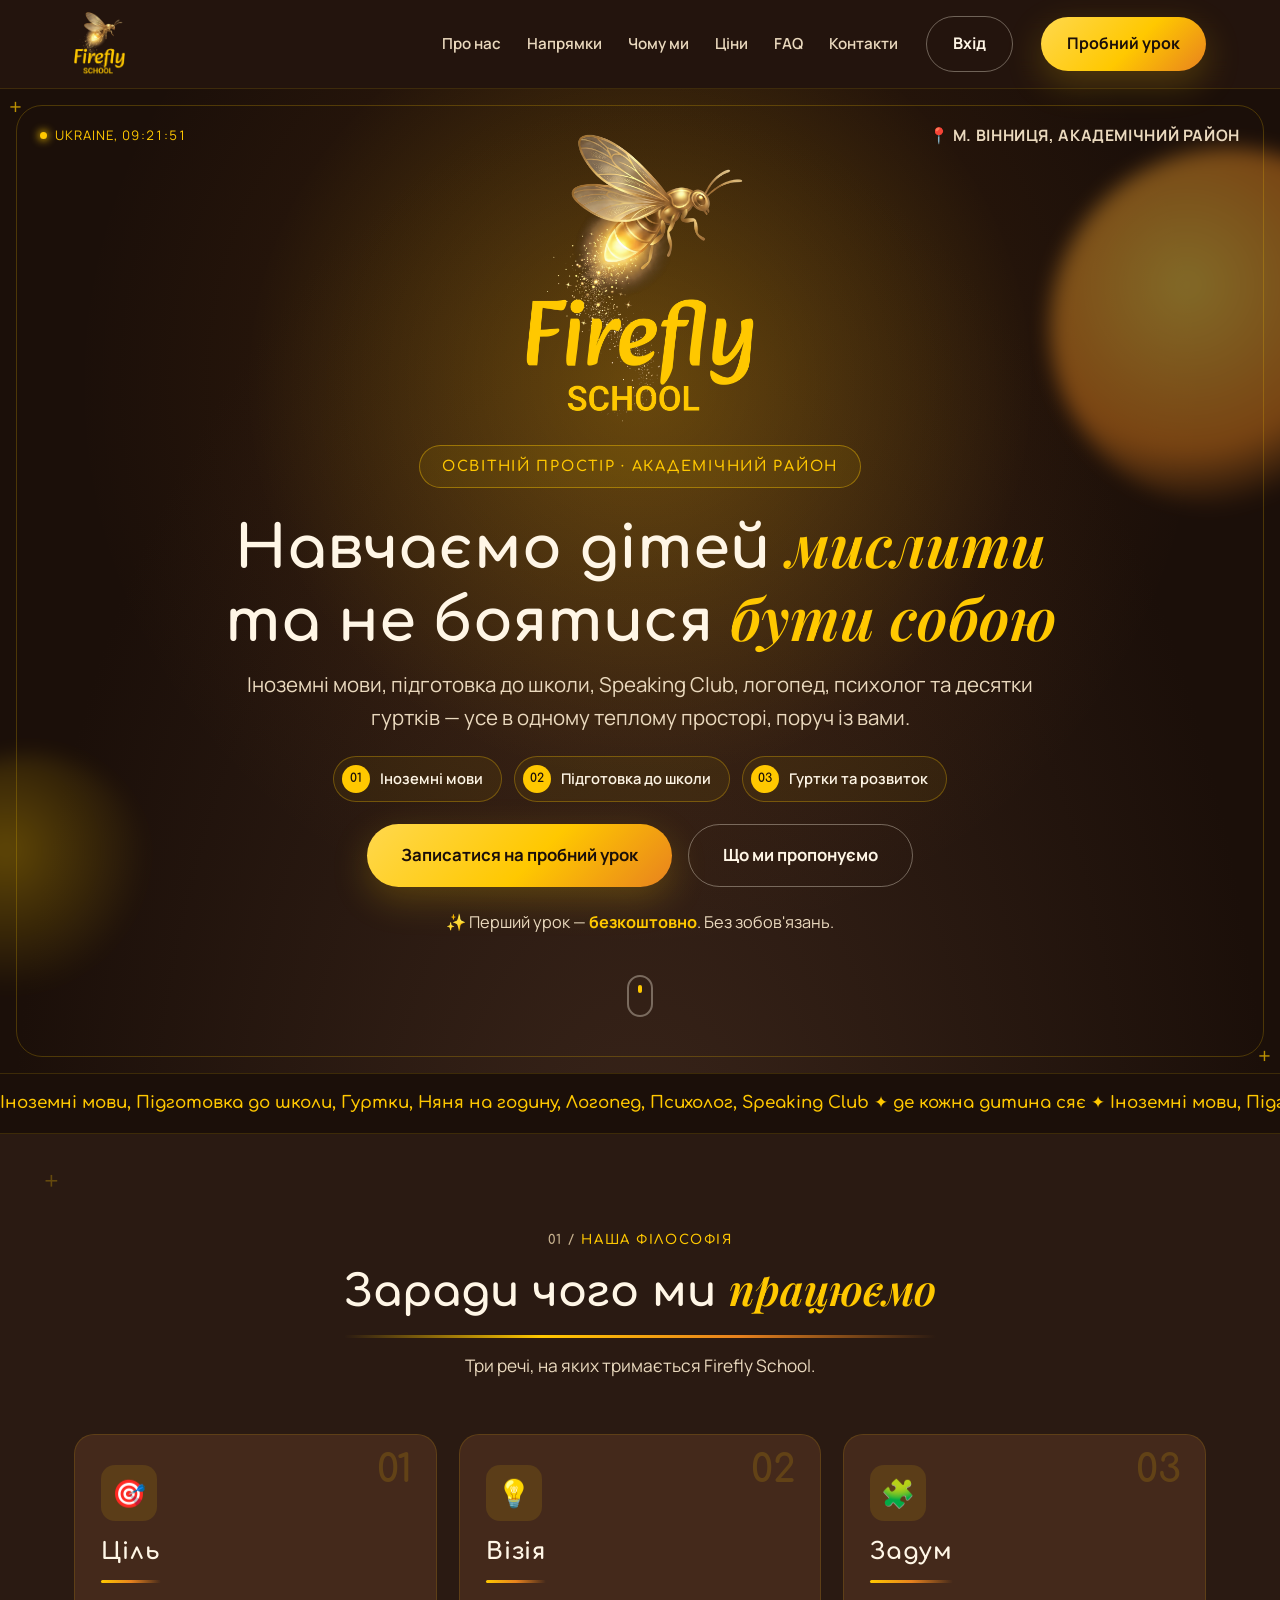
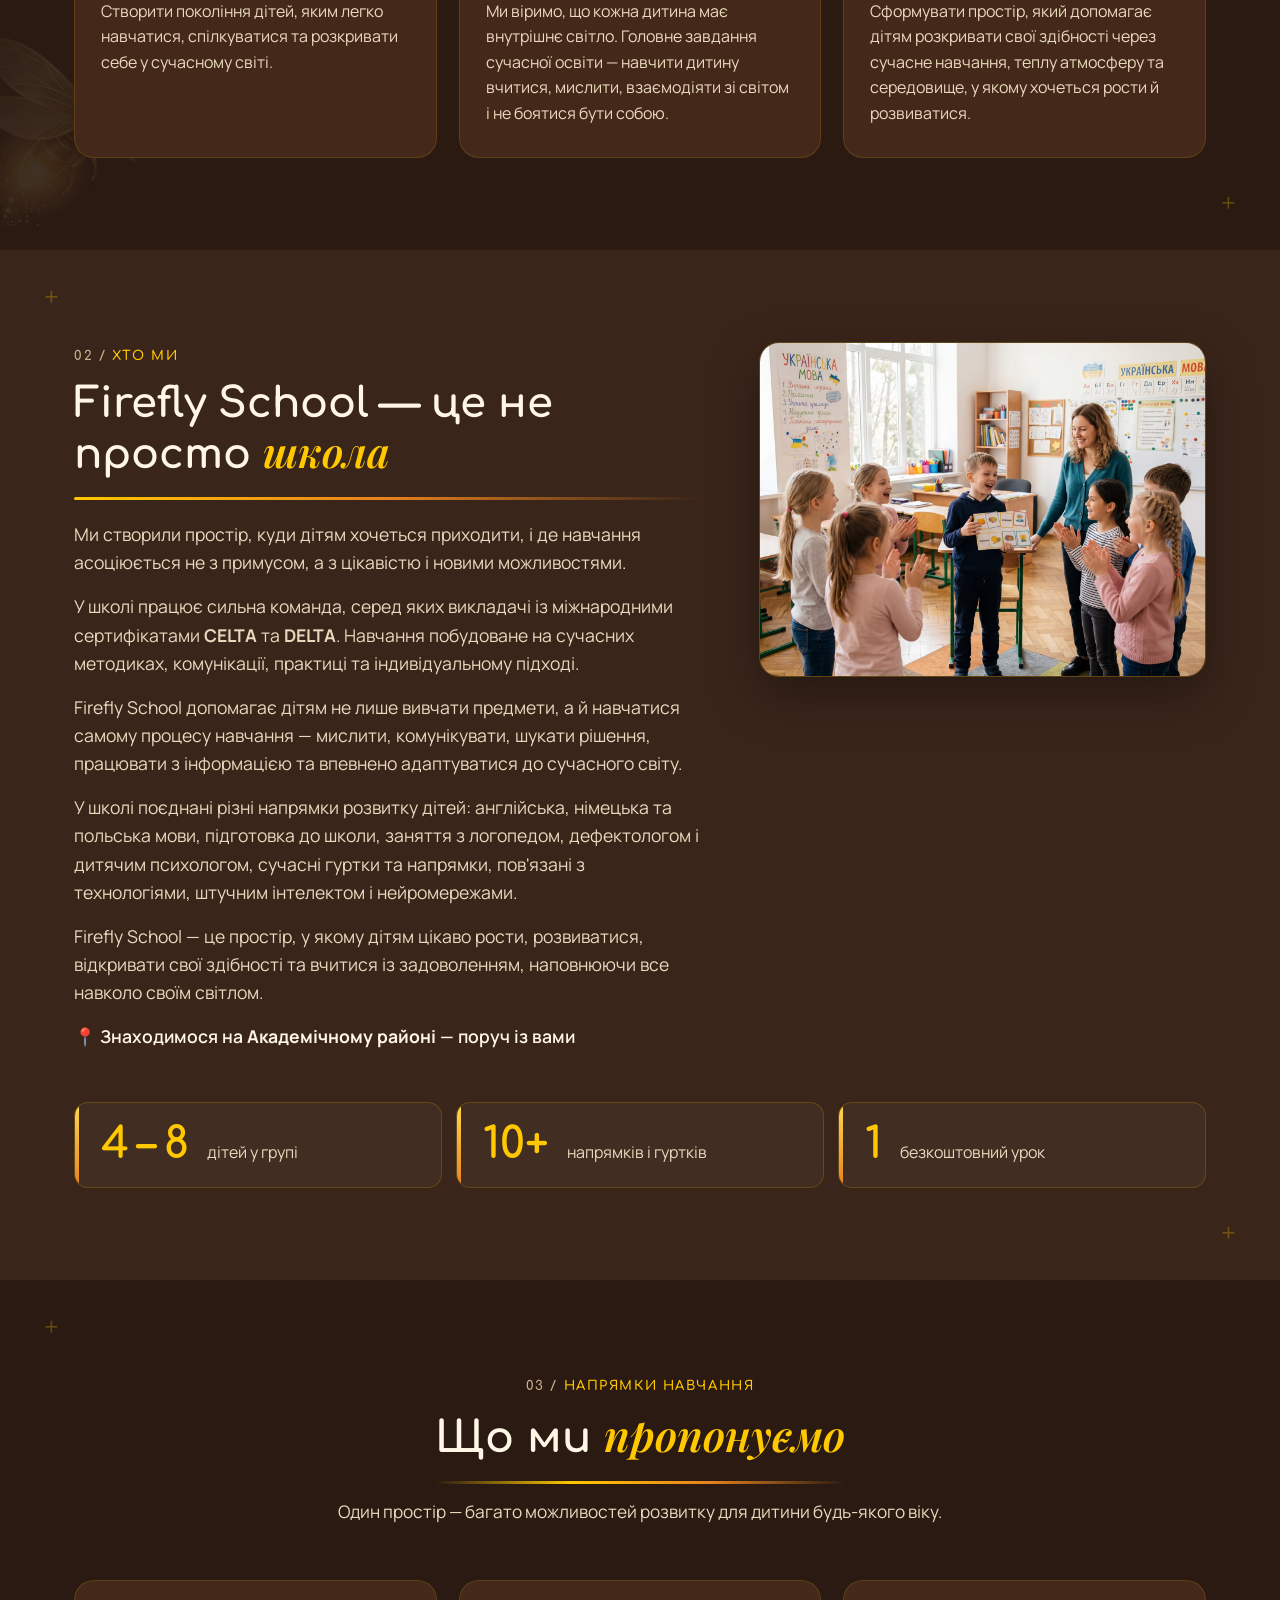
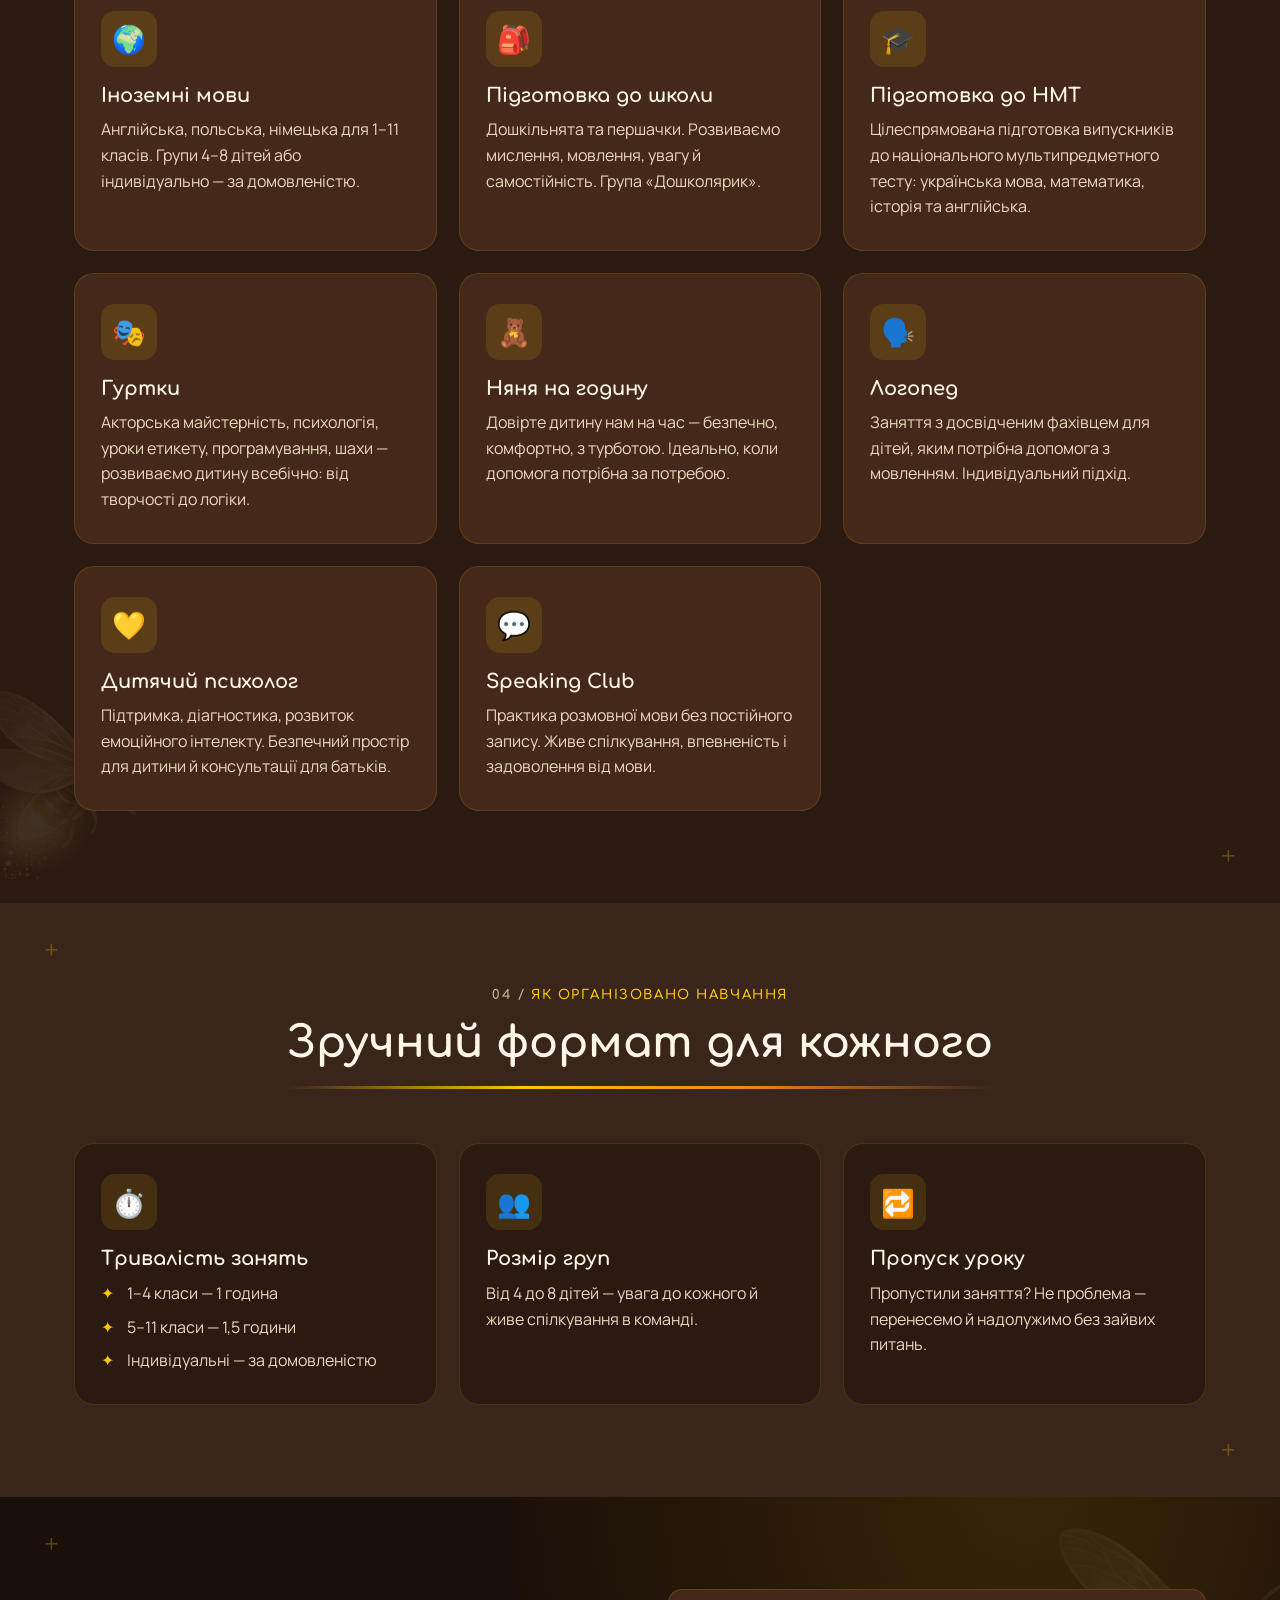
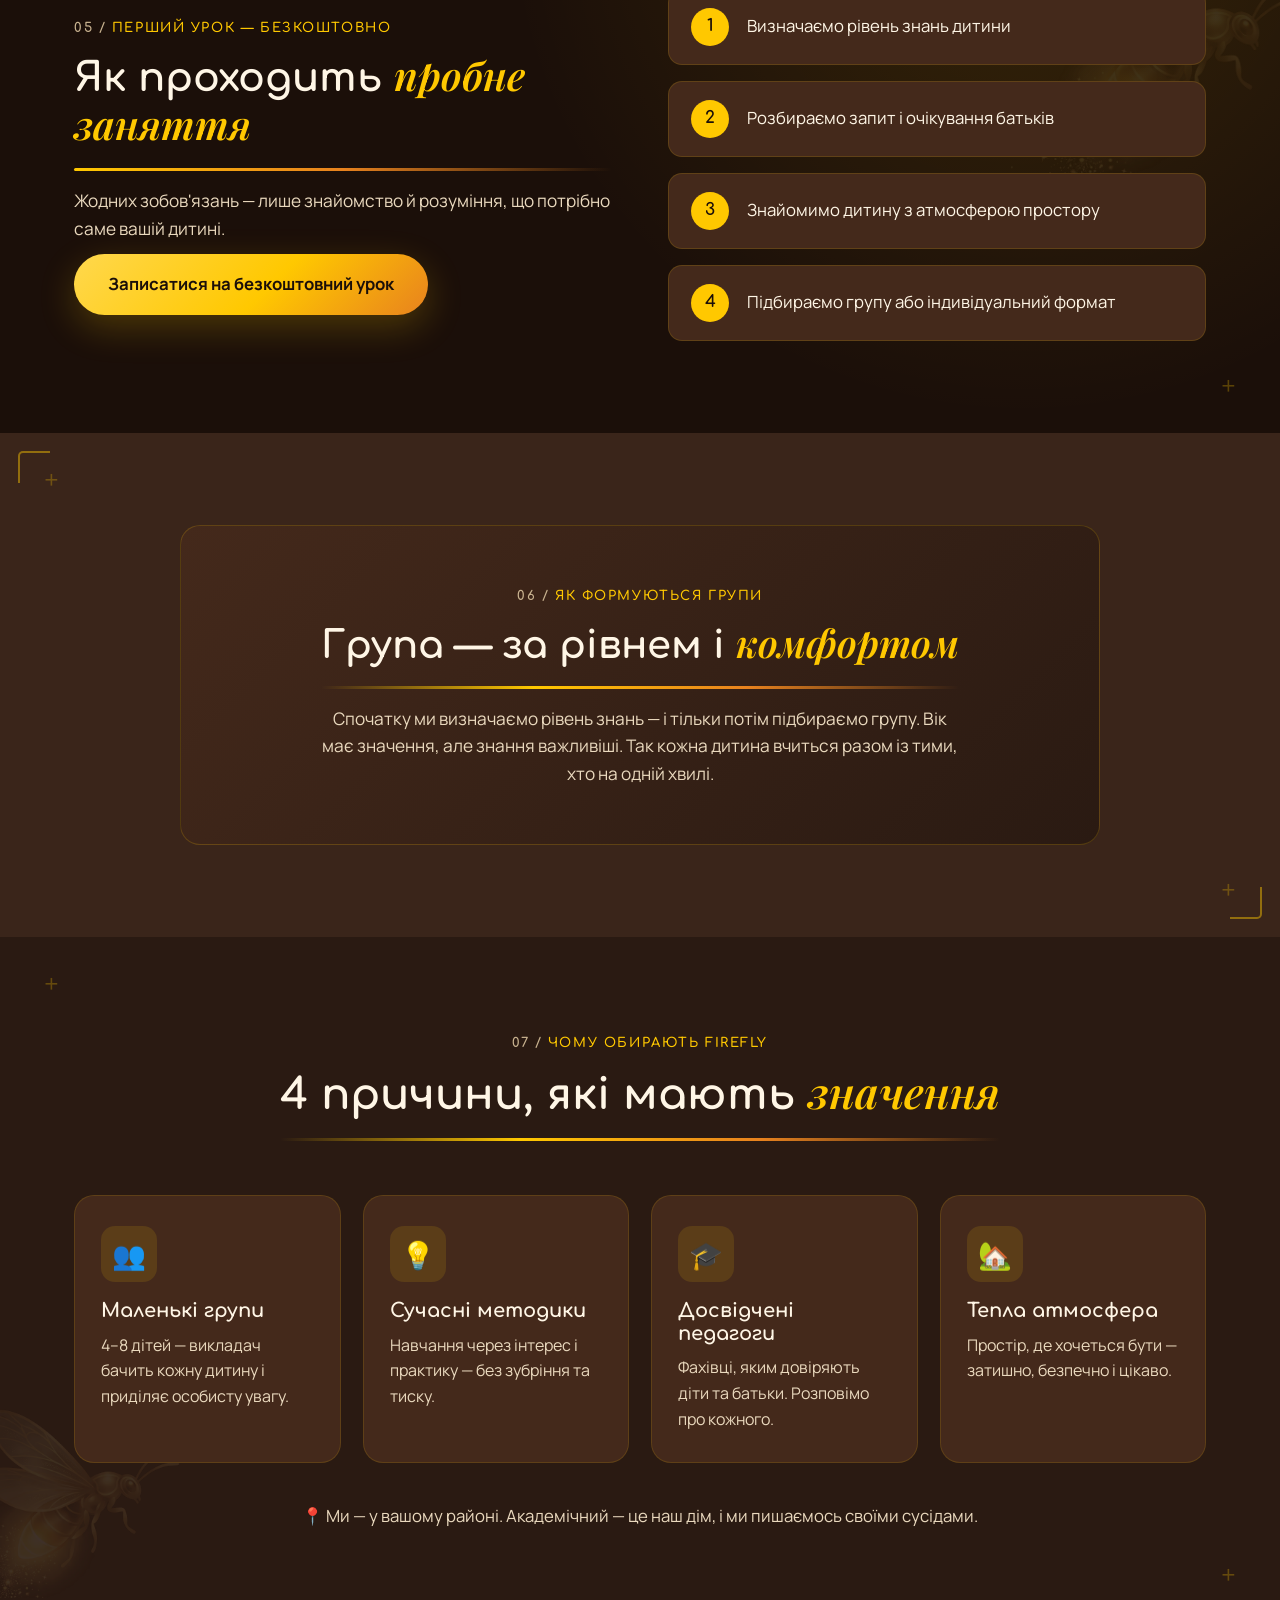
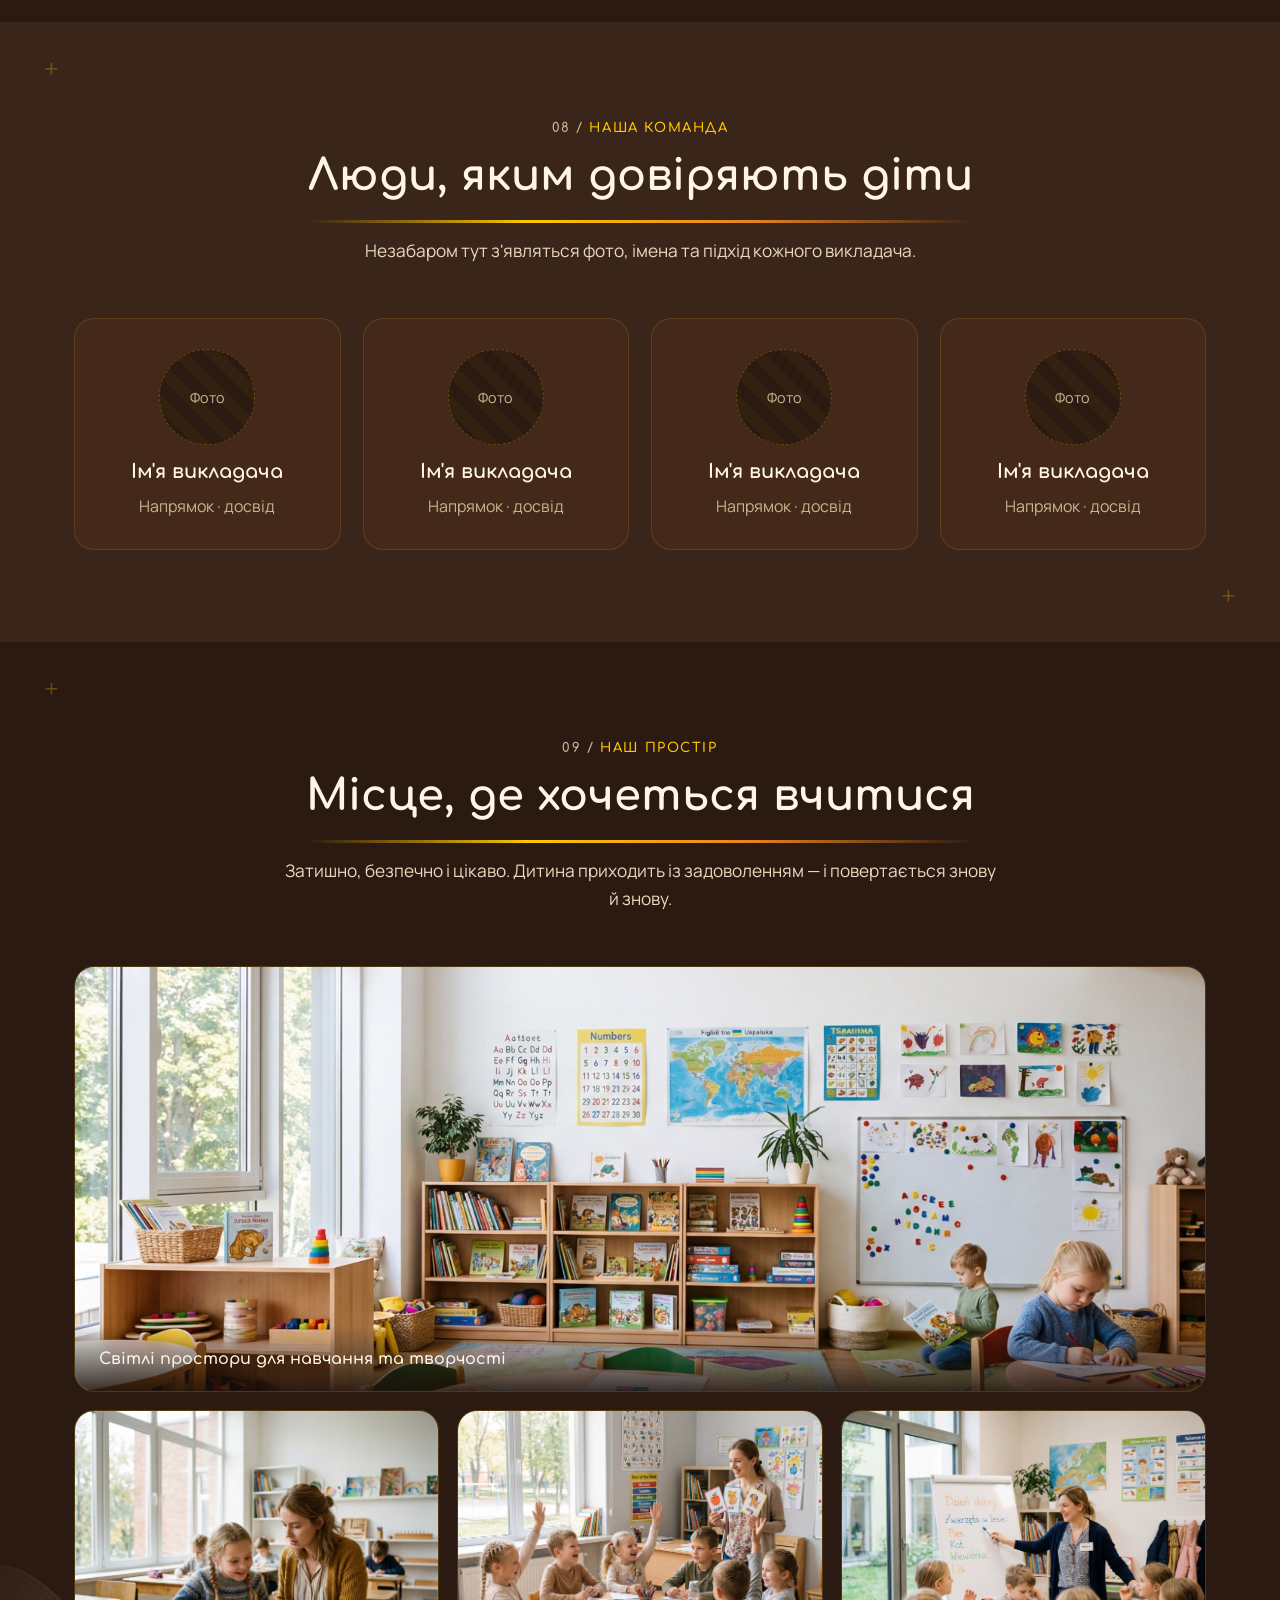
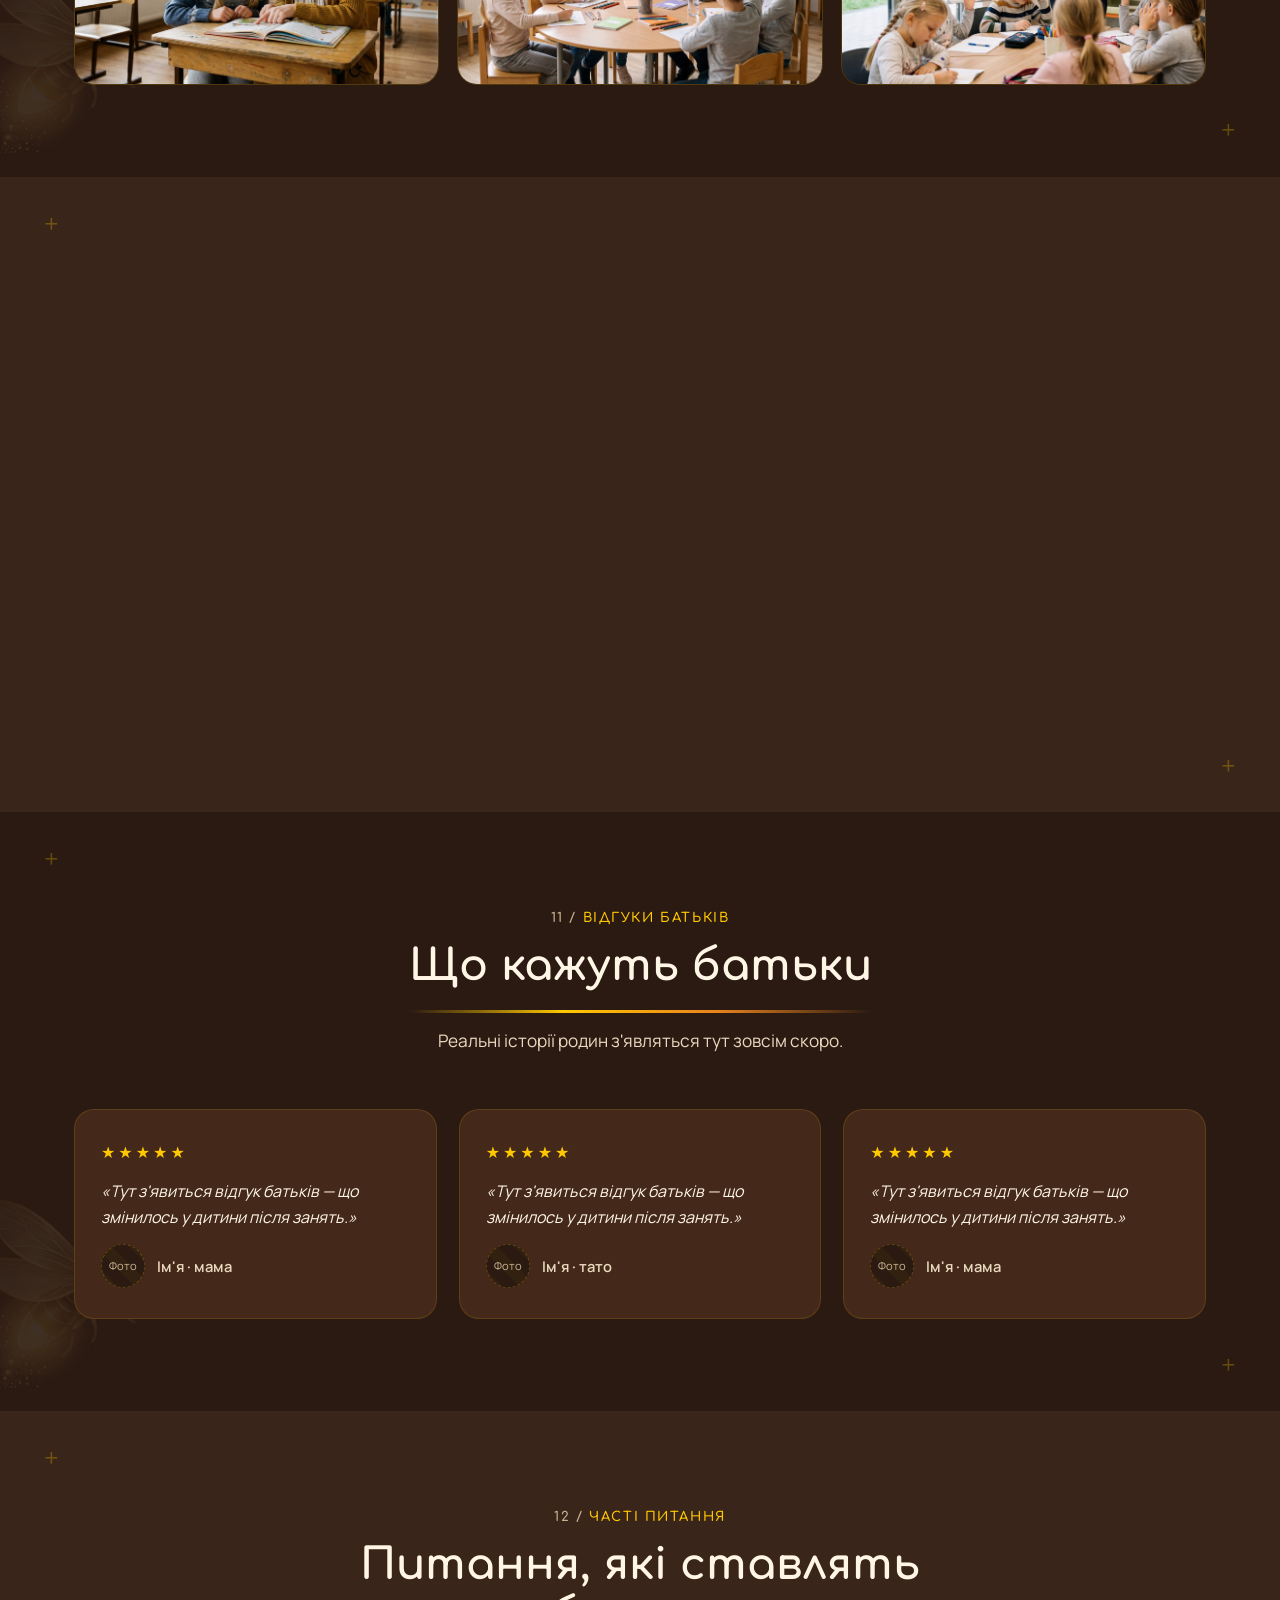
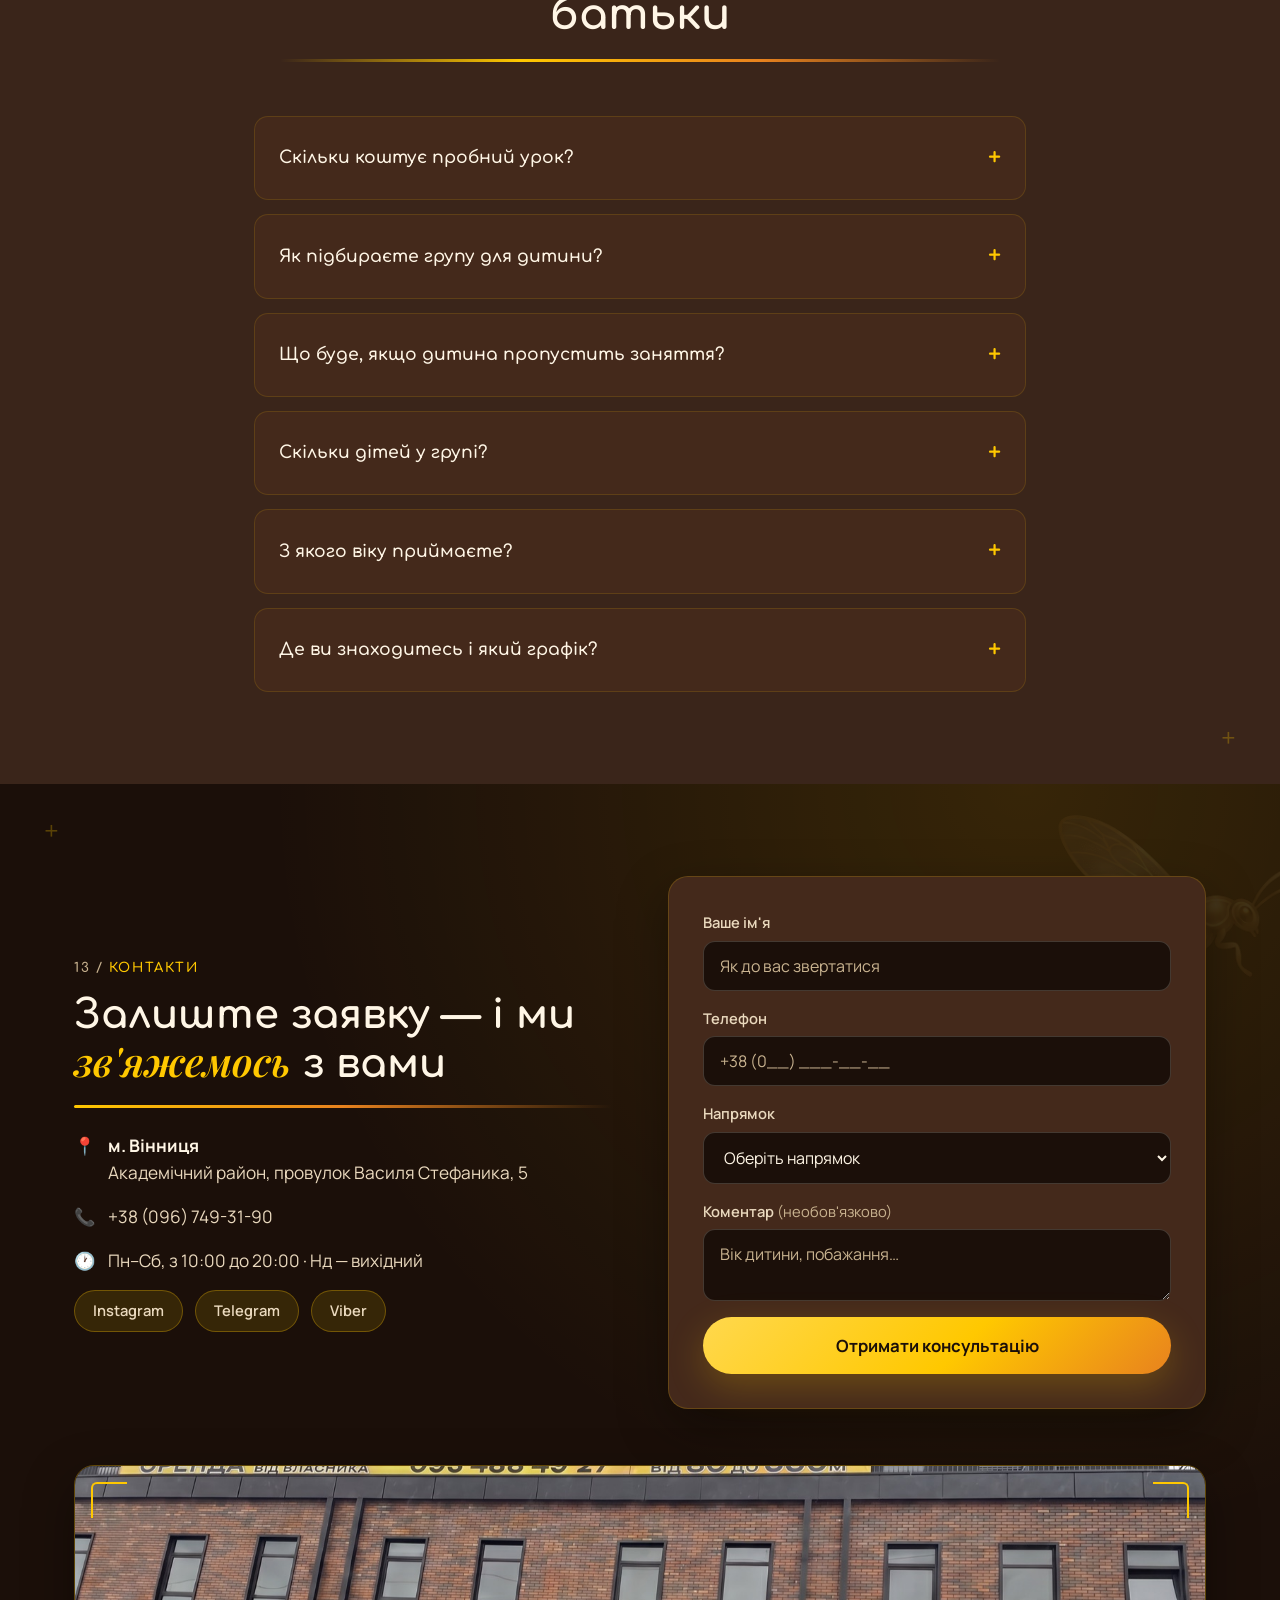
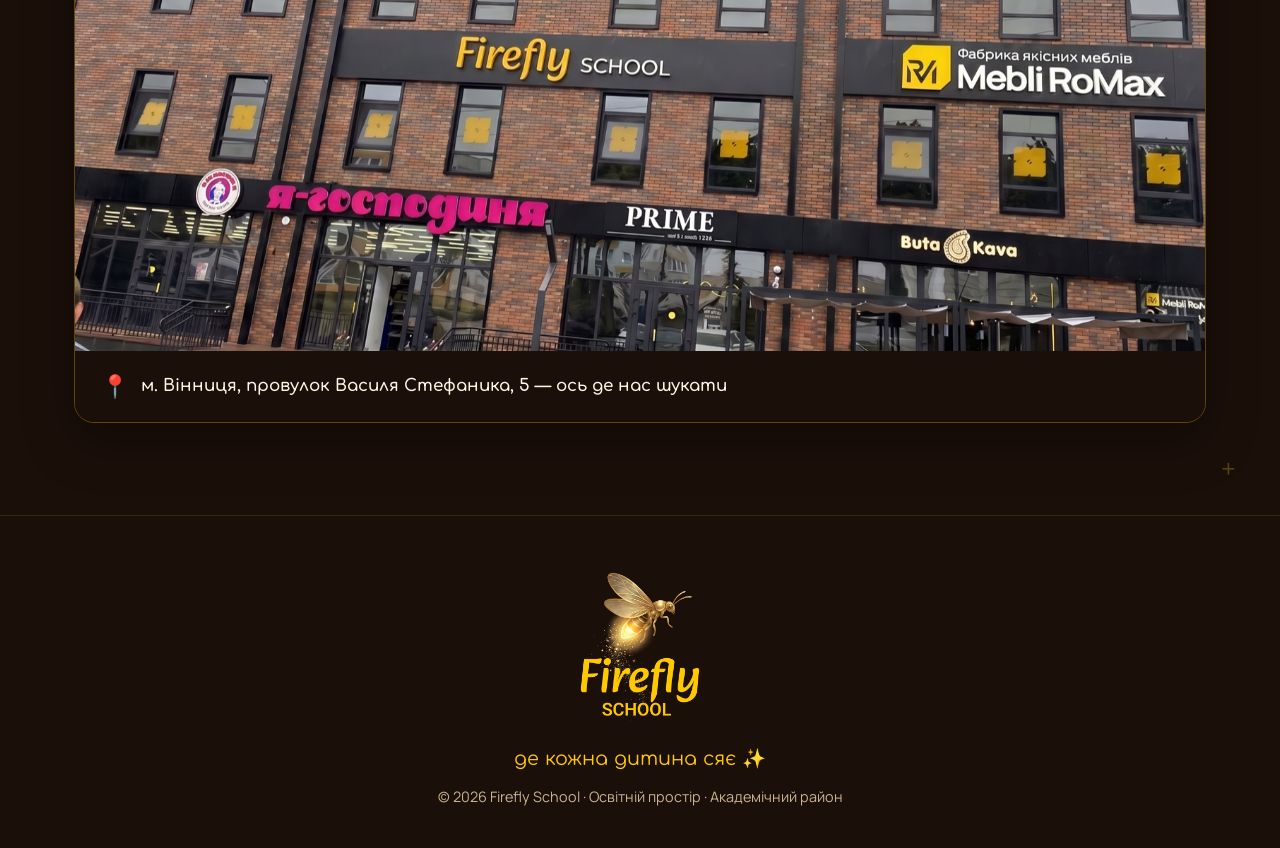
==== commit d3ac6762: "Add files via upload Оновлення: повний сайт + кабінет." ====
--- a/index.html
+++ b/index.html
@@ -30,6 +30,7 @@
         <a href="#faq" class="nav__link">FAQ</a>
         <a href="#contacts" class="nav__link">Контакти</a>
       </nav>
+      <a href="cabinet.html" class="btn btn--ghost header__cta">Вхід</a>
       <a href="#contacts" class="btn btn--primary header__cta">Пробний урок</a>
       <button class="burger" id="burger" aria-label="Меню" aria-expanded="false">
         <span></span><span></span><span></span>
@@ -154,6 +155,11 @@
           <div class="card__icon">🎒</div>
           <h3>Підготовка до школи</h3>
           <p>Дошкільнята та першачки. Розвиваємо мислення, мовлення, увагу й самостійність. Група «Дошколярик».</p>
+        </article>
+        <article class="card reveal">
+          <div class="card__icon">🎓</div>
+          <h3>Підготовка до НМТ</h3>
+          <p>Цілеспрямована підготовка випускників до національного мультипредметного тесту: українська мова, математика, історія та англійська.</p>
         </article>
         <article class="card reveal">
           <div class="card__icon">🎭</div>
@@ -420,6 +426,7 @@
           <select id="direction" name="direction">
             <option value="">Оберіть напрямок</option>
             <option>Підготовка до школи</option>
+            <option>Підготовка до НМТ</option>
             <option>Іноземні мови</option>
             <option>Логопед</option>
             <option>Дитячий психолог</option>
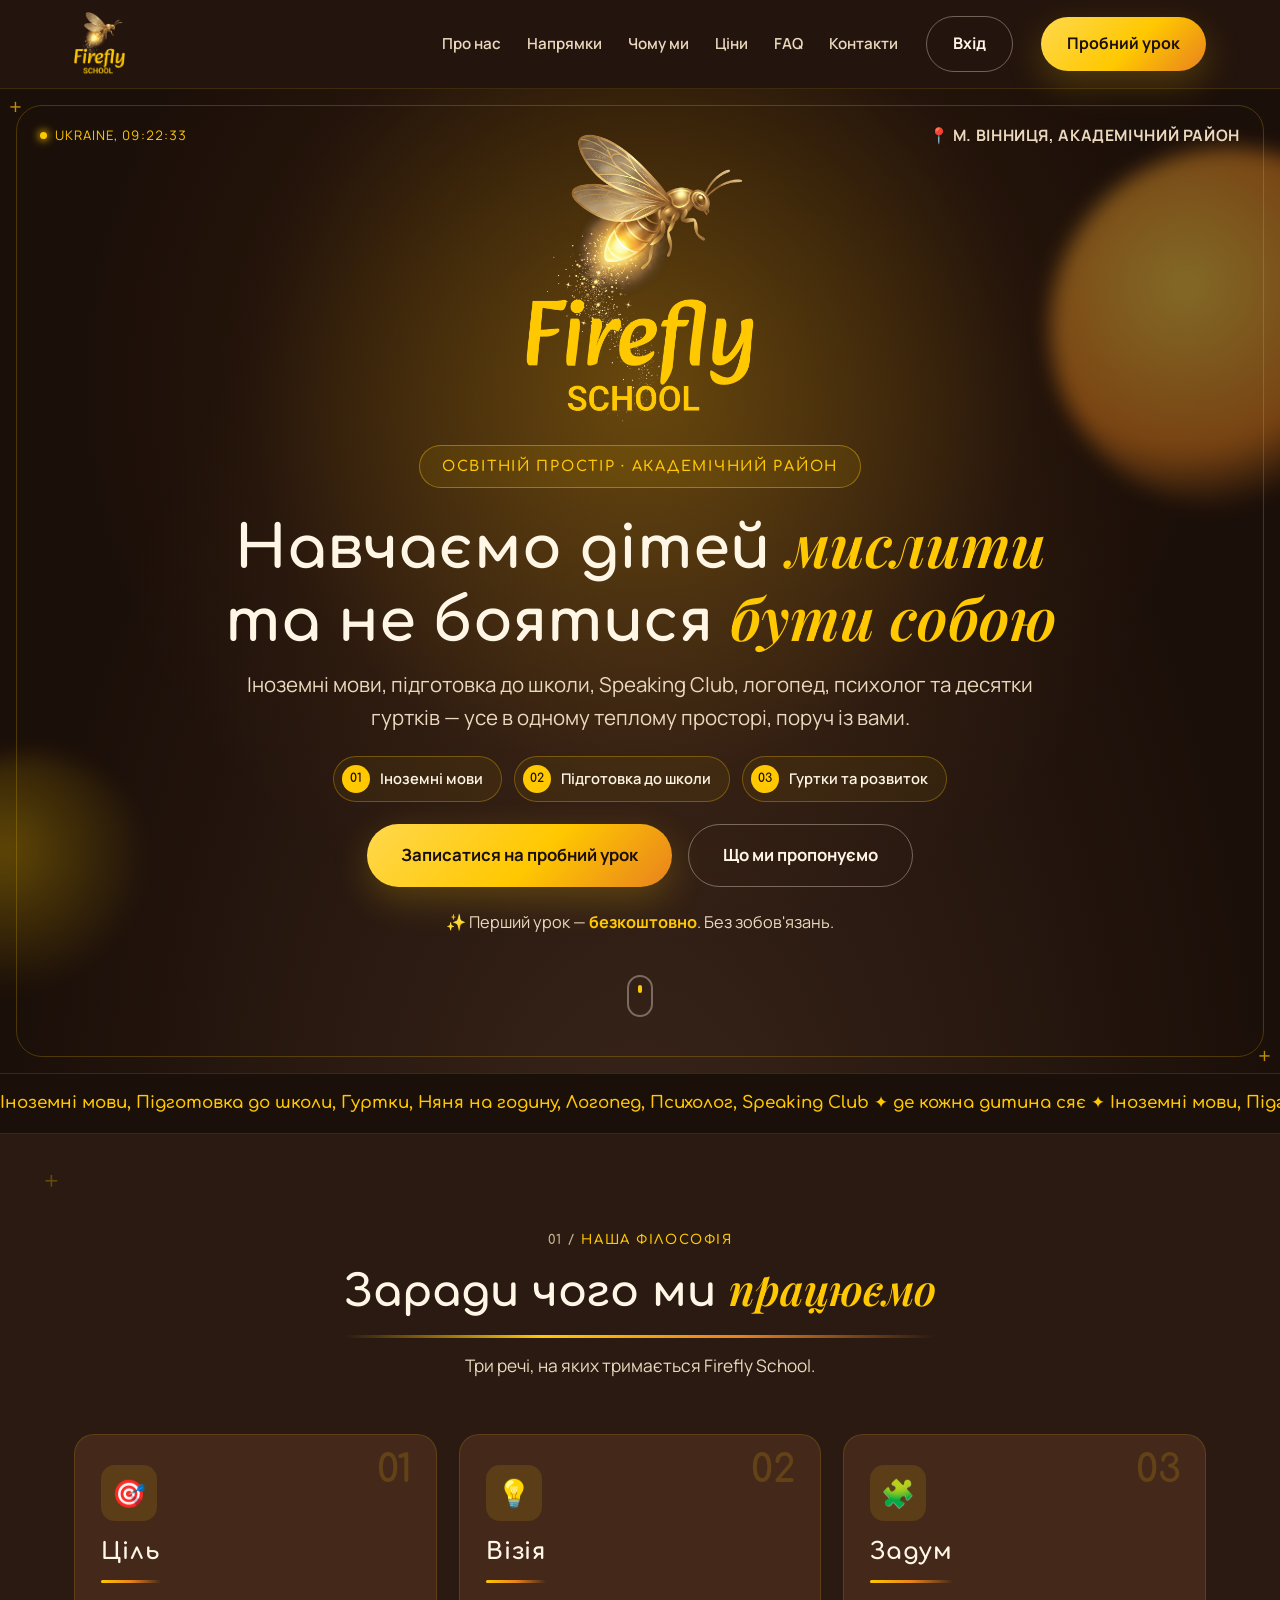
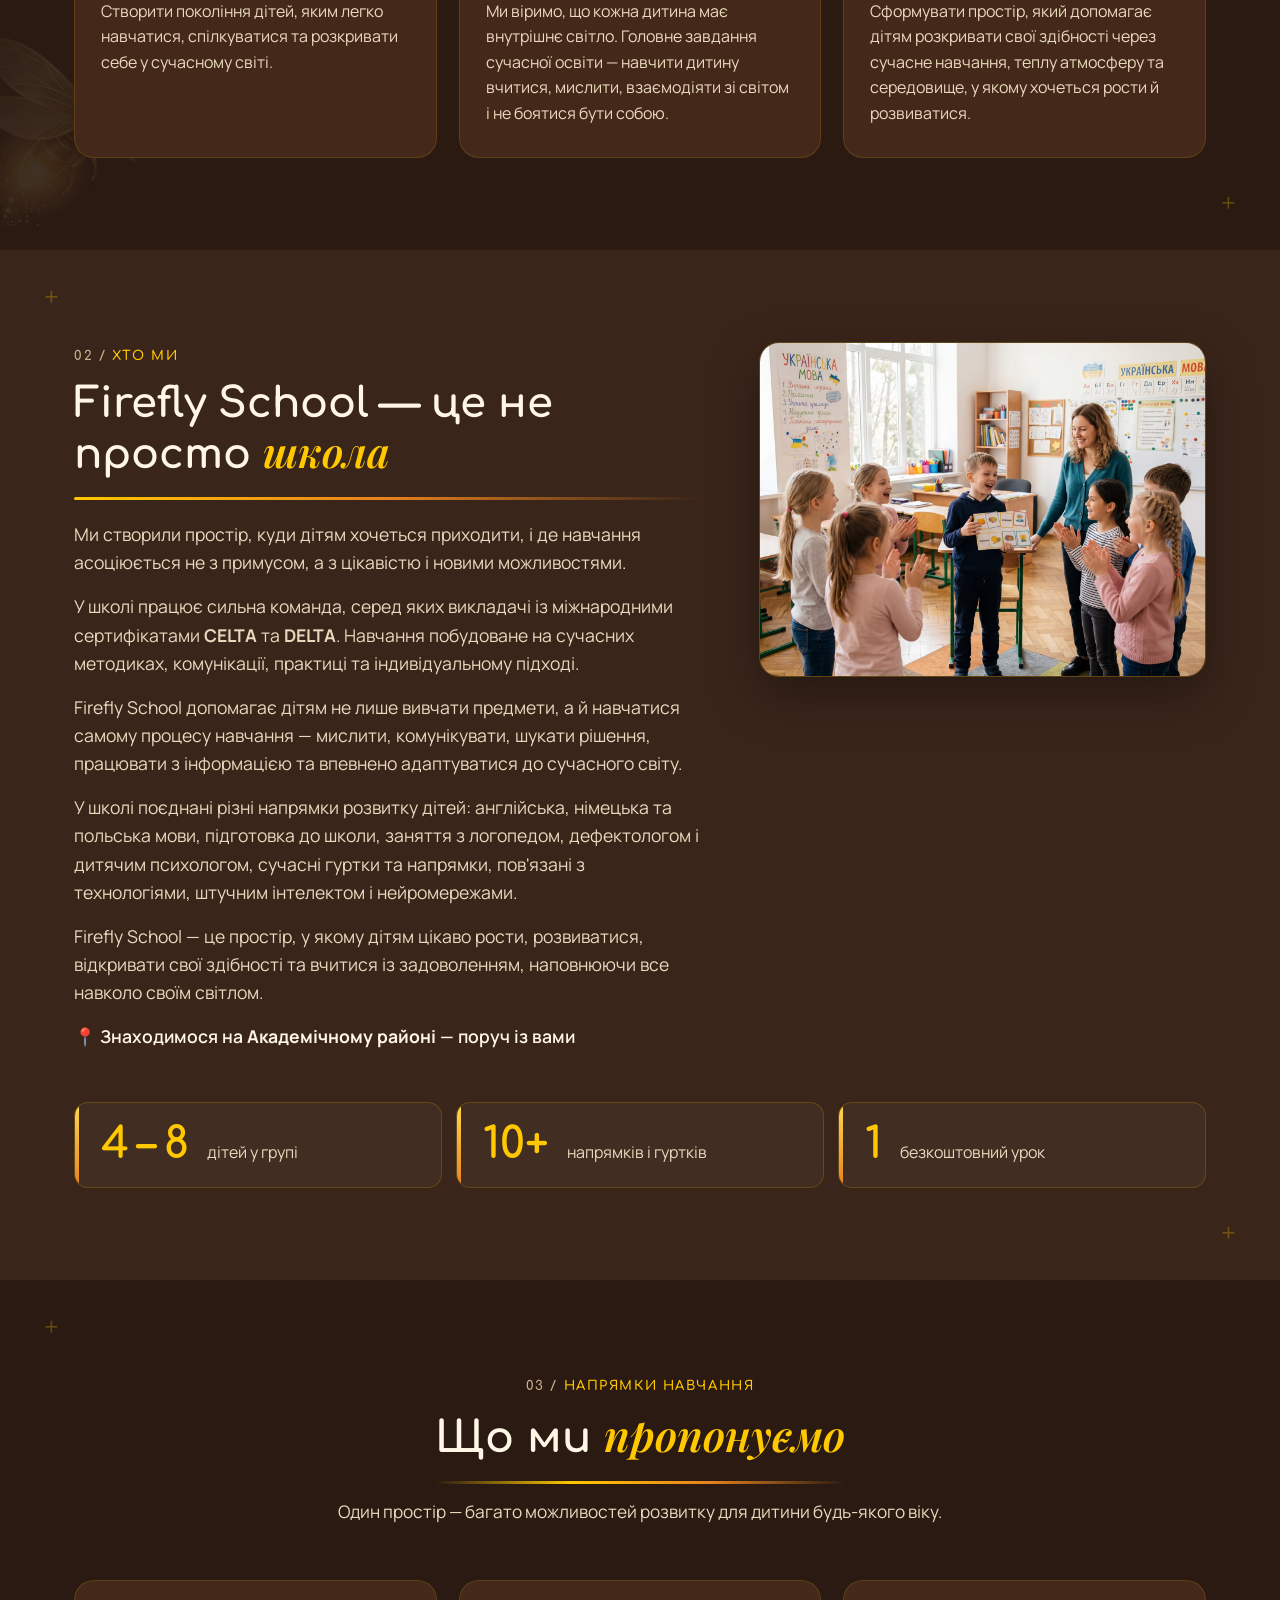
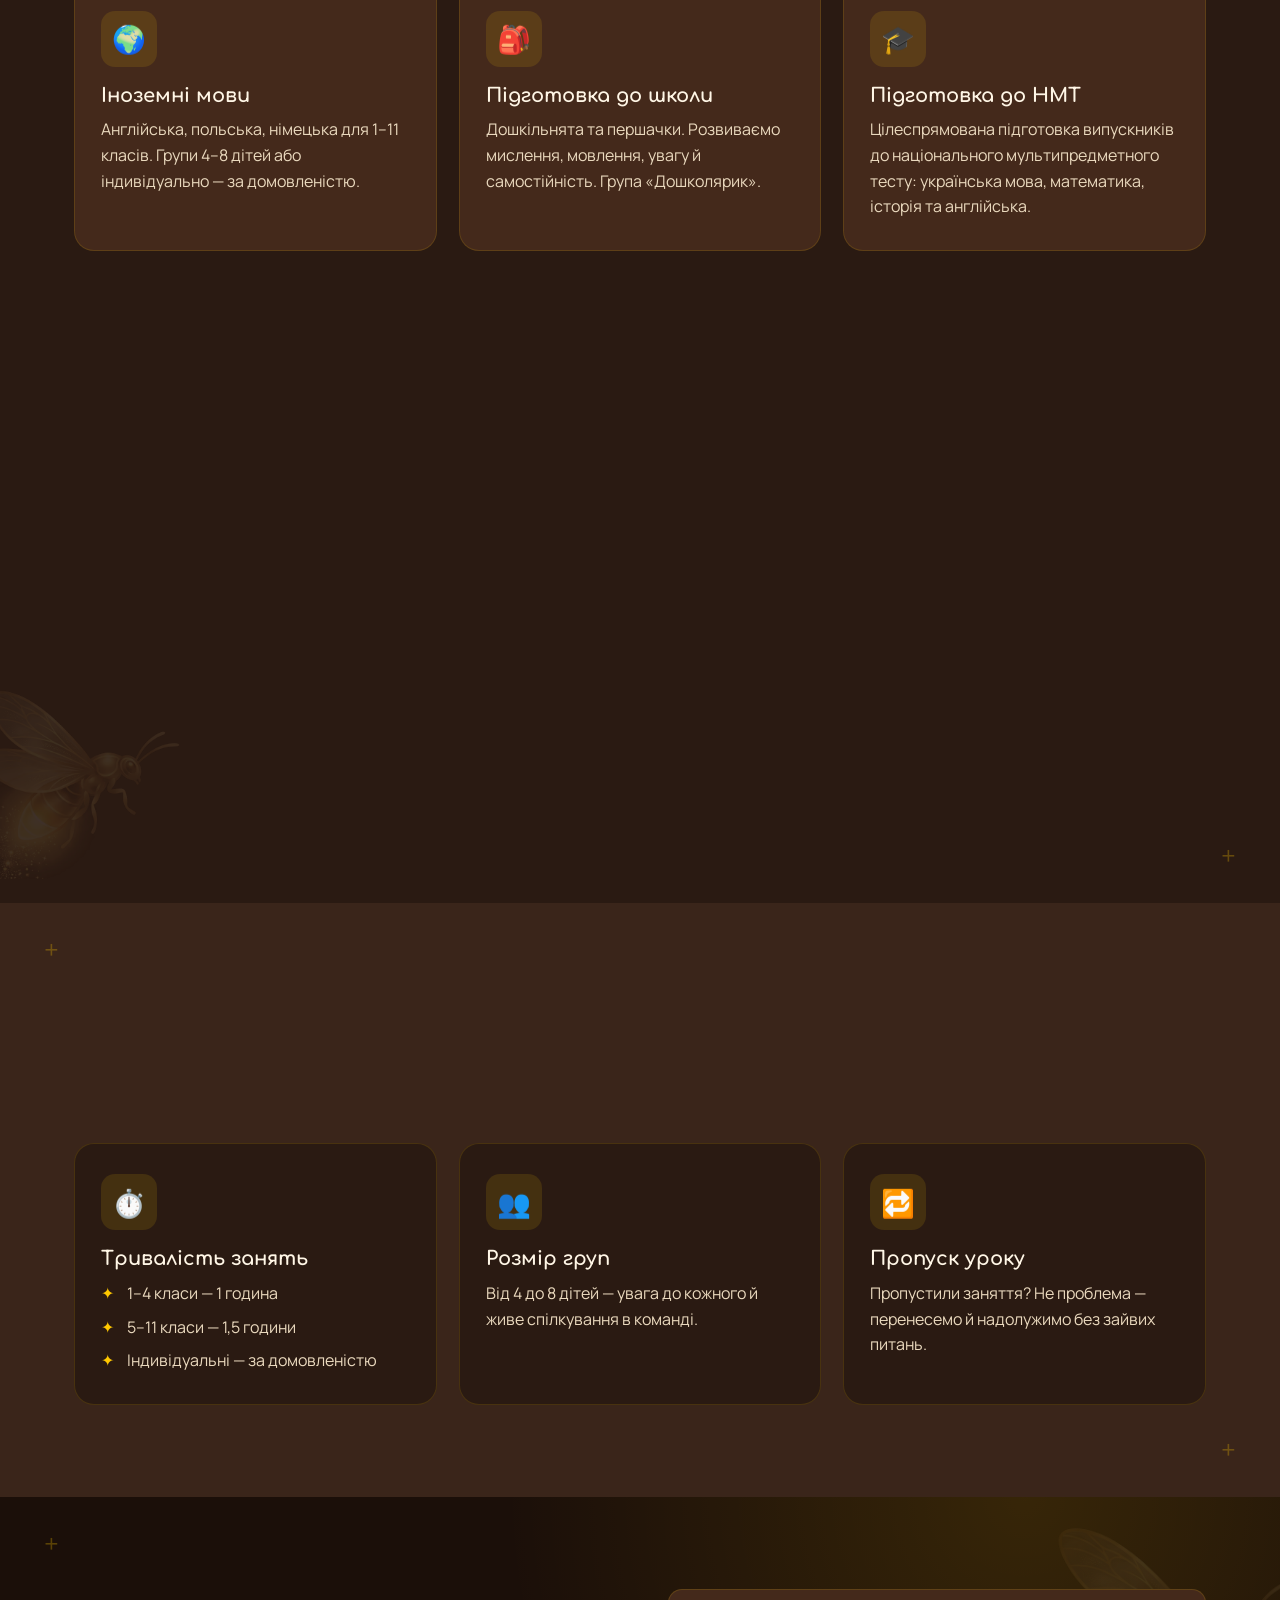
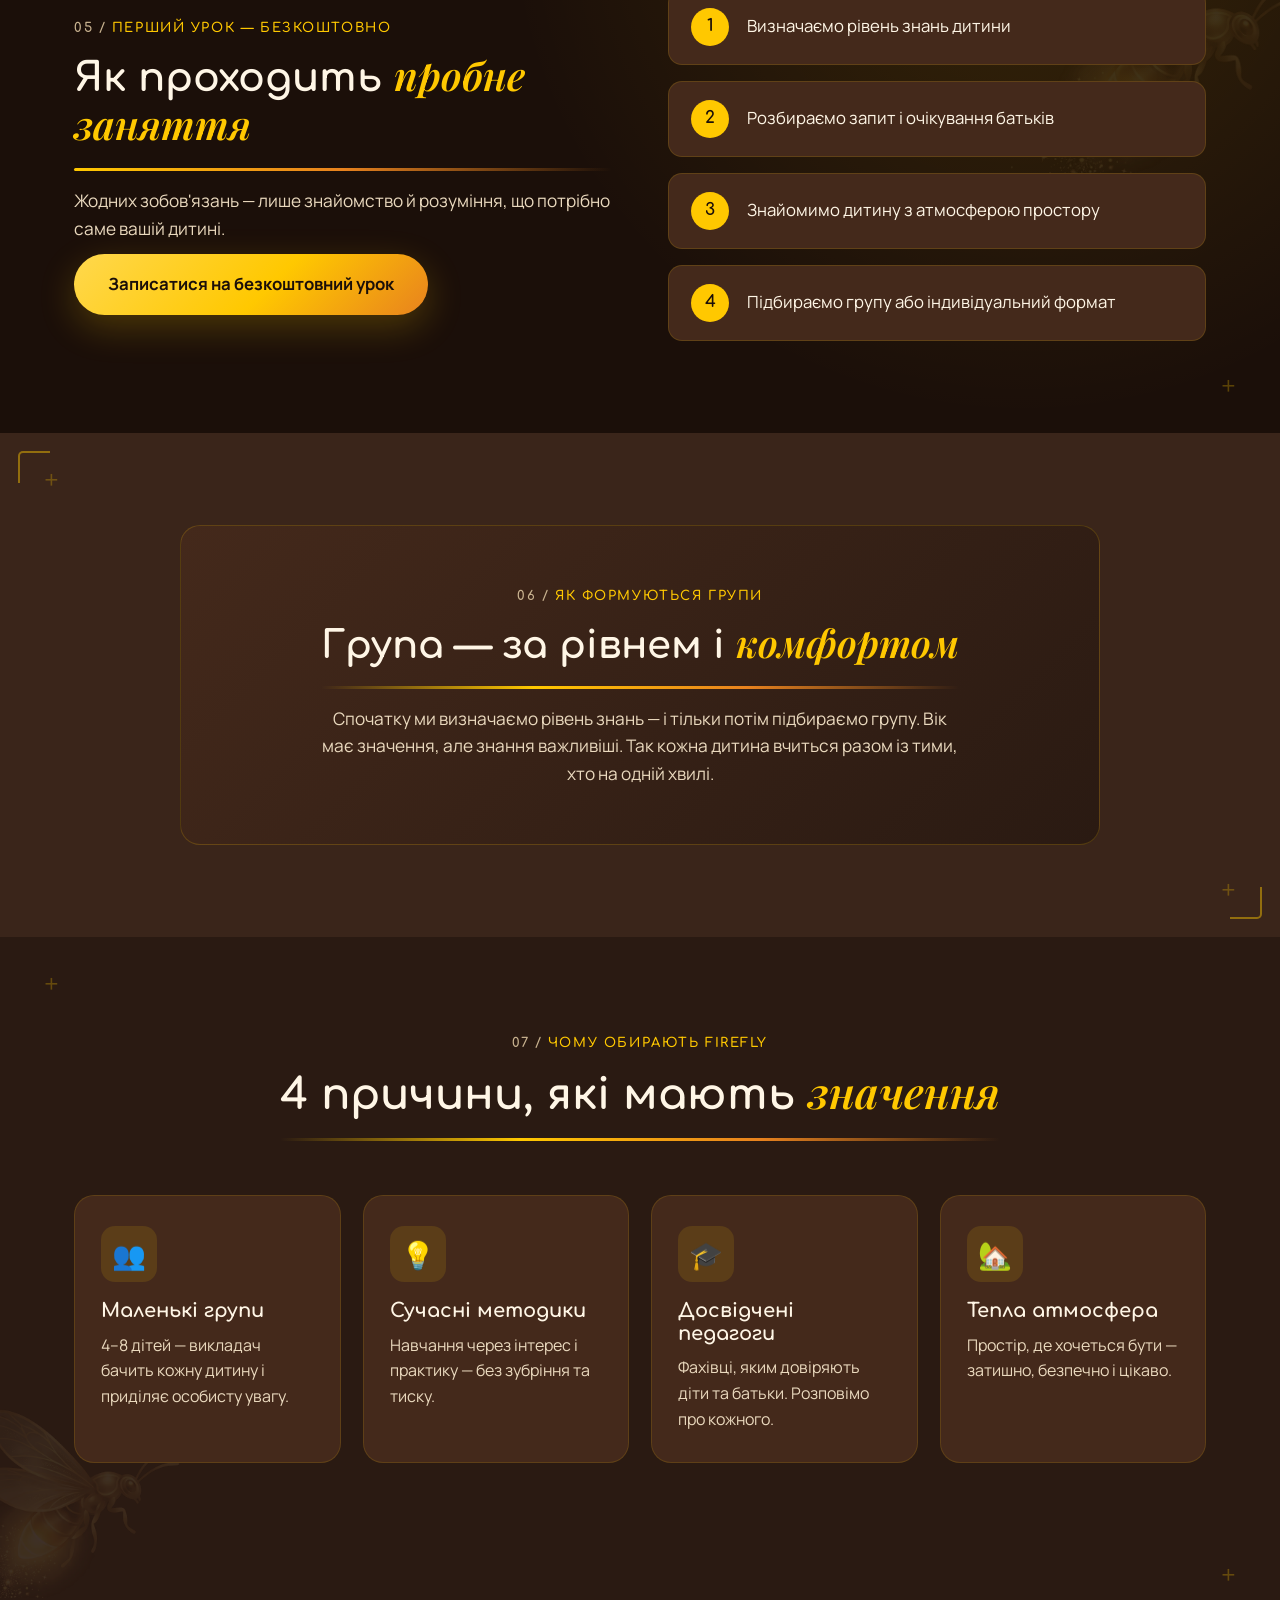
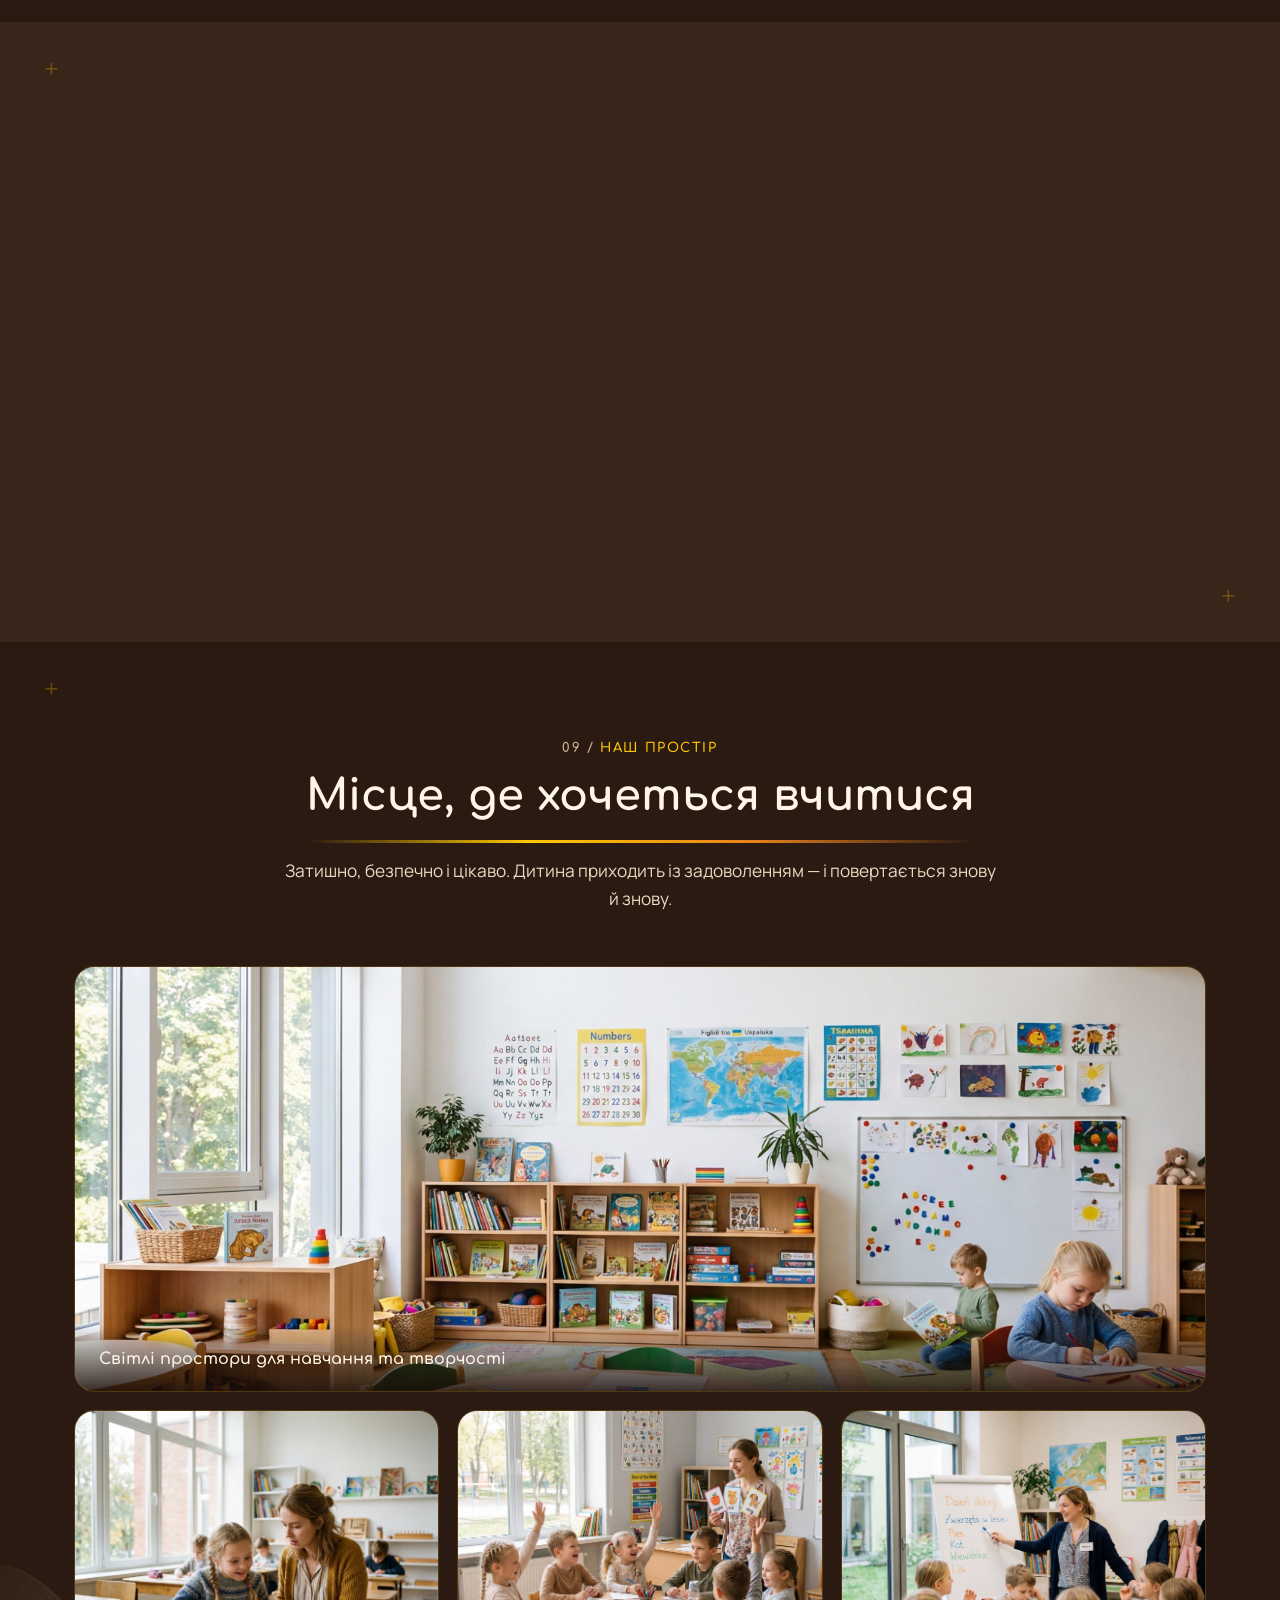
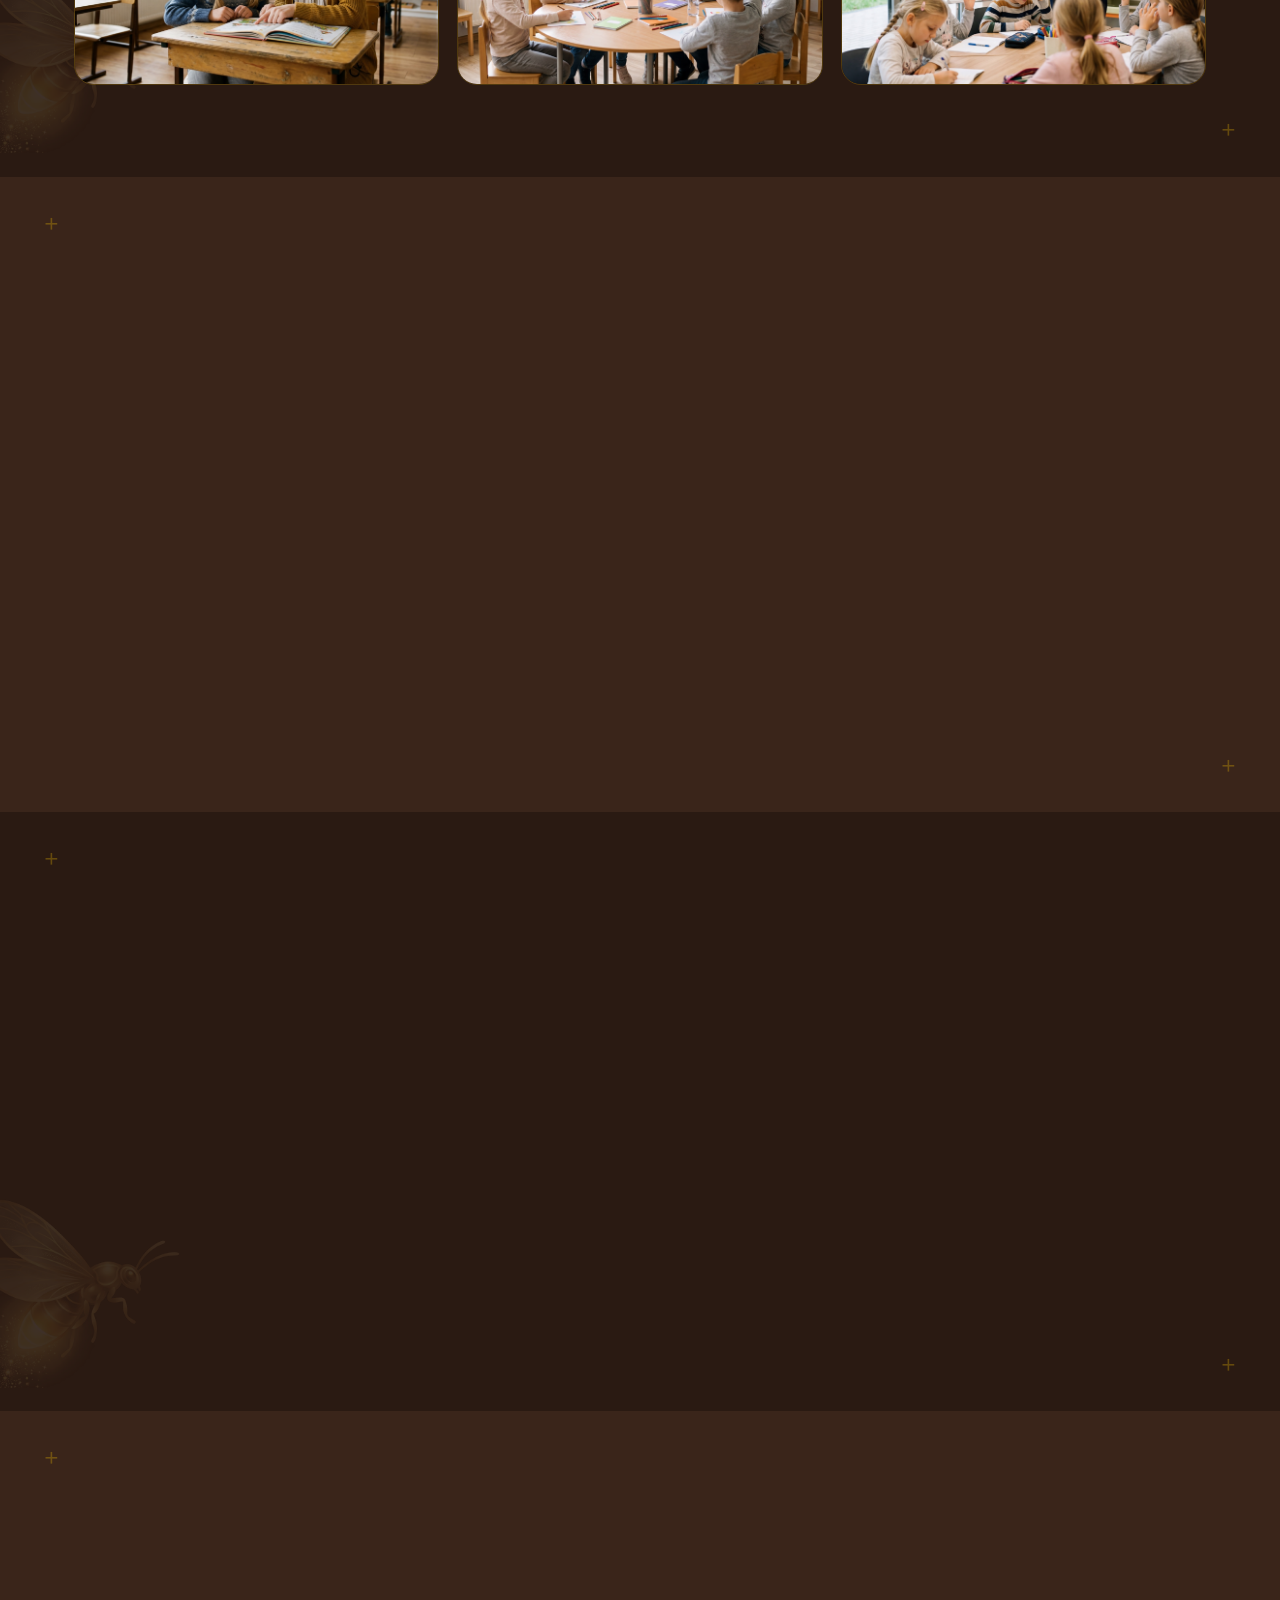
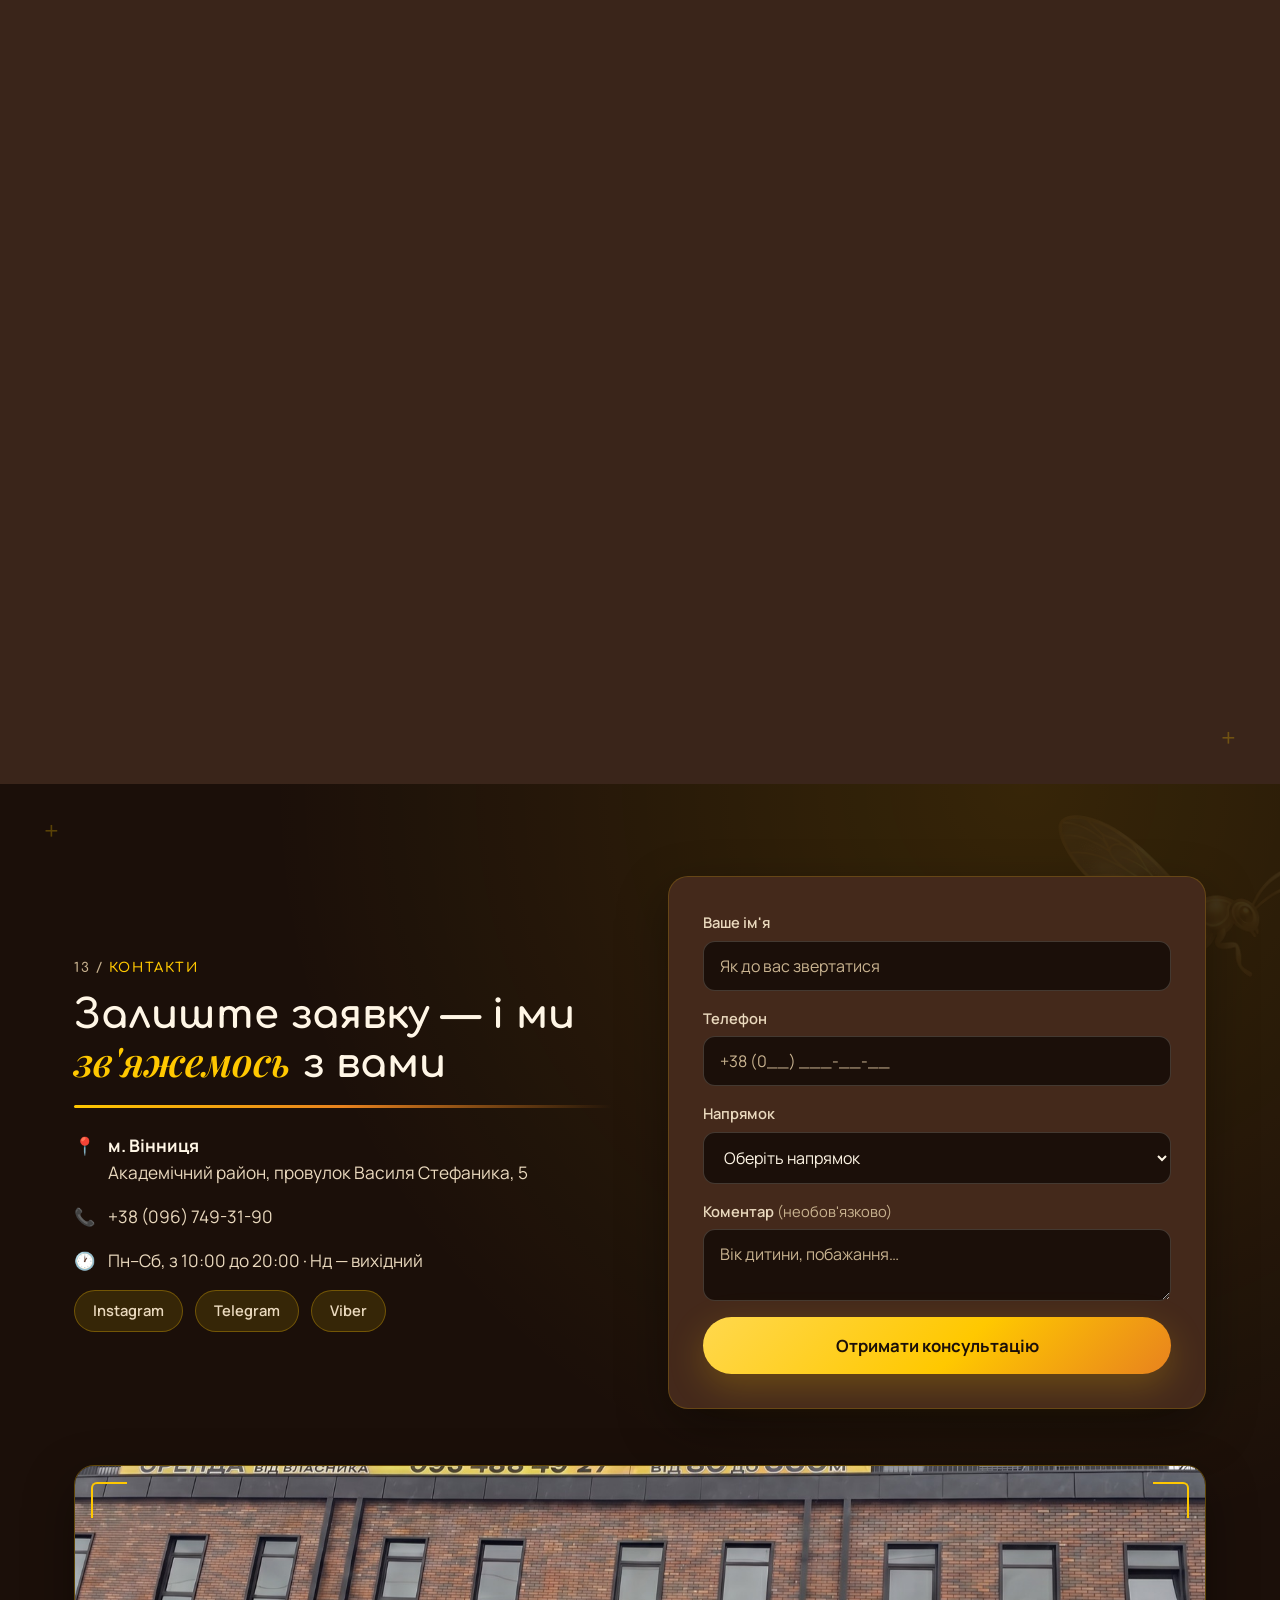
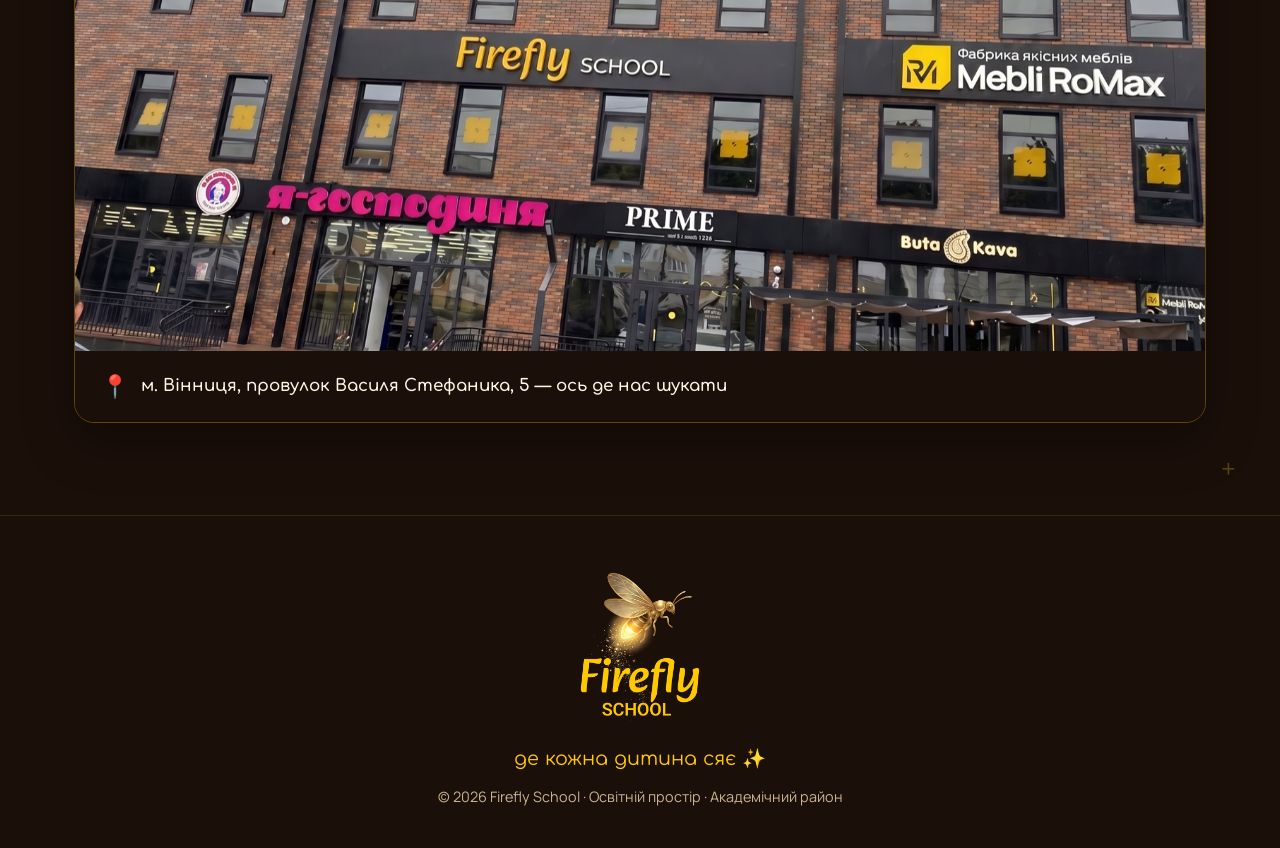
==== commit ba6a2a2d: "Add files via upload кнопка Вхід у мобільному меню → «Commit changes»" ====
--- a/index.html
+++ b/index.html
@@ -29,6 +29,10 @@
         <a href="#prices" class="nav__link">Ціни</a>
         <a href="#faq" class="nav__link">FAQ</a>
         <a href="#contacts" class="nav__link">Контакти</a>
+        <div class="nav__actions">
+          <a href="cabinet.html" class="btn btn--ghost">Вхід</a>
+          <a href="#contacts" class="btn btn--primary">Пробний урок</a>
+        </div>
       </nav>
       <a href="cabinet.html" class="btn btn--ghost header__cta">Вхід</a>
       <a href="#contacts" class="btn btn--primary header__cta">Пробний урок</a>
--- a/styles.css
+++ b/styles.css
@@ -141,6 +141,7 @@
 }
 .nav__link:hover { color: var(--gold-500); }
 .header__cta { margin-left: 8px; }
+.nav__actions { display: none; }
 
 .burger {
   display: none;
@@ -785,6 +786,8 @@
     border-bottom: 1px solid rgba(255, 200, 0, .15);
   }
   .nav.open .nav__link { padding: 14px 0; border-bottom: 1px solid rgba(255, 200, 0, .08); }
+  .nav.open .nav__actions { display: flex; gap: 10px; margin-top: 14px; }
+  .nav.open .nav__actions .btn { flex: 1; }
   .burger { display: flex; }
   .about, .trial, .contacts { grid-template-columns: 1fr; gap: 36px; }
   .cards--directions, .cards--4 { grid-template-columns: repeat(2, 1fr); }
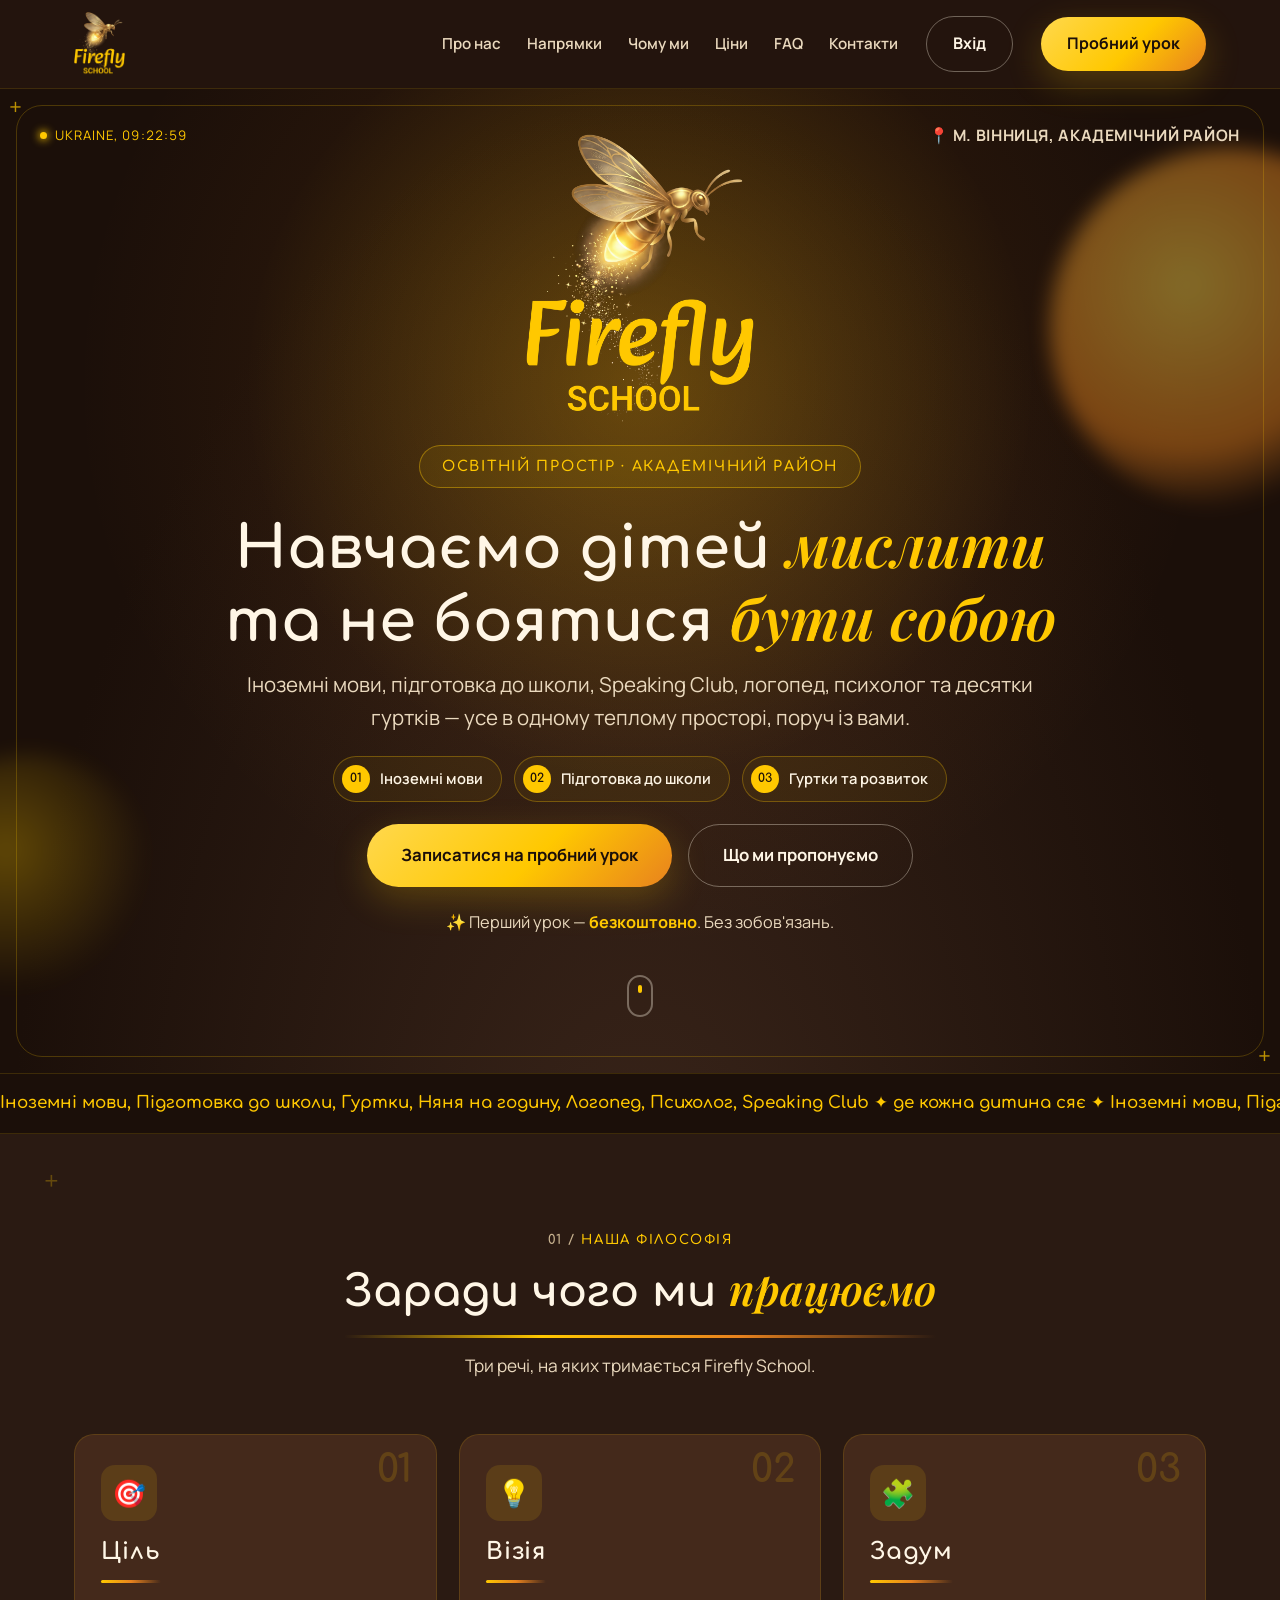
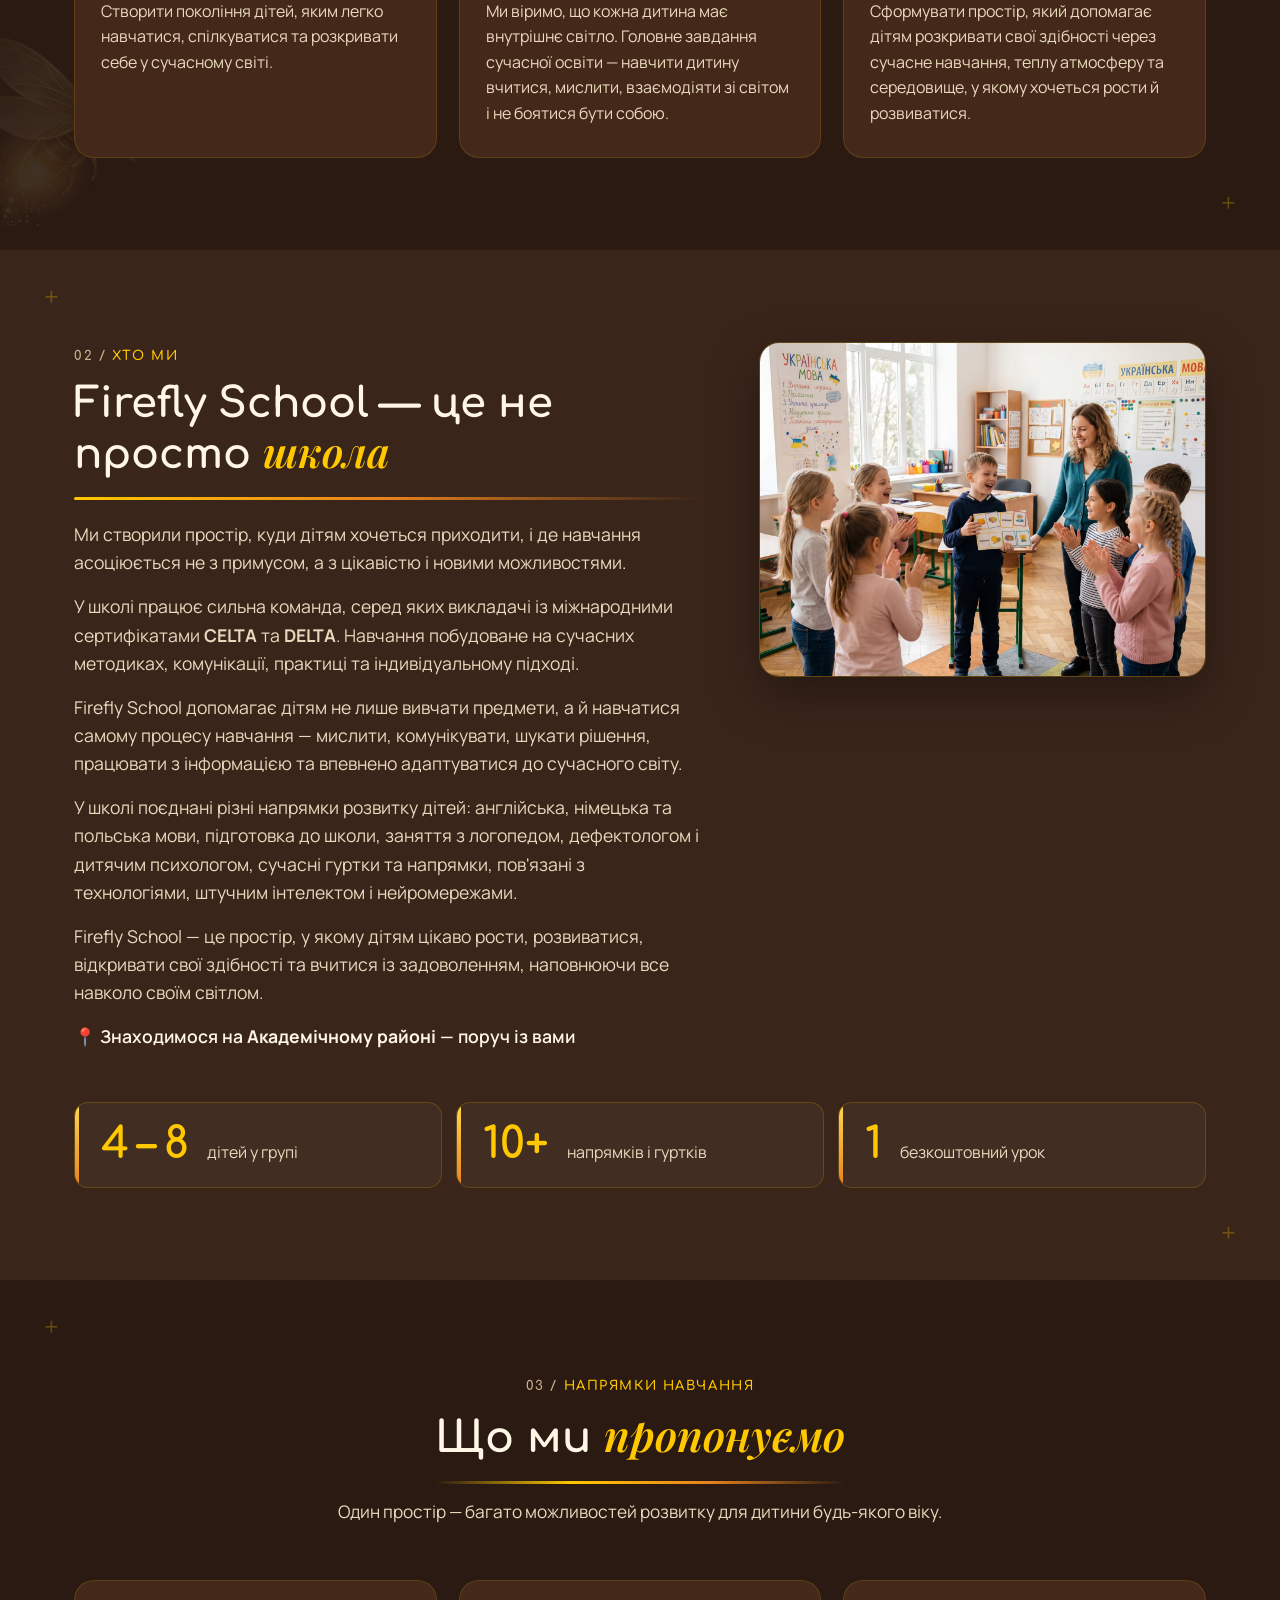
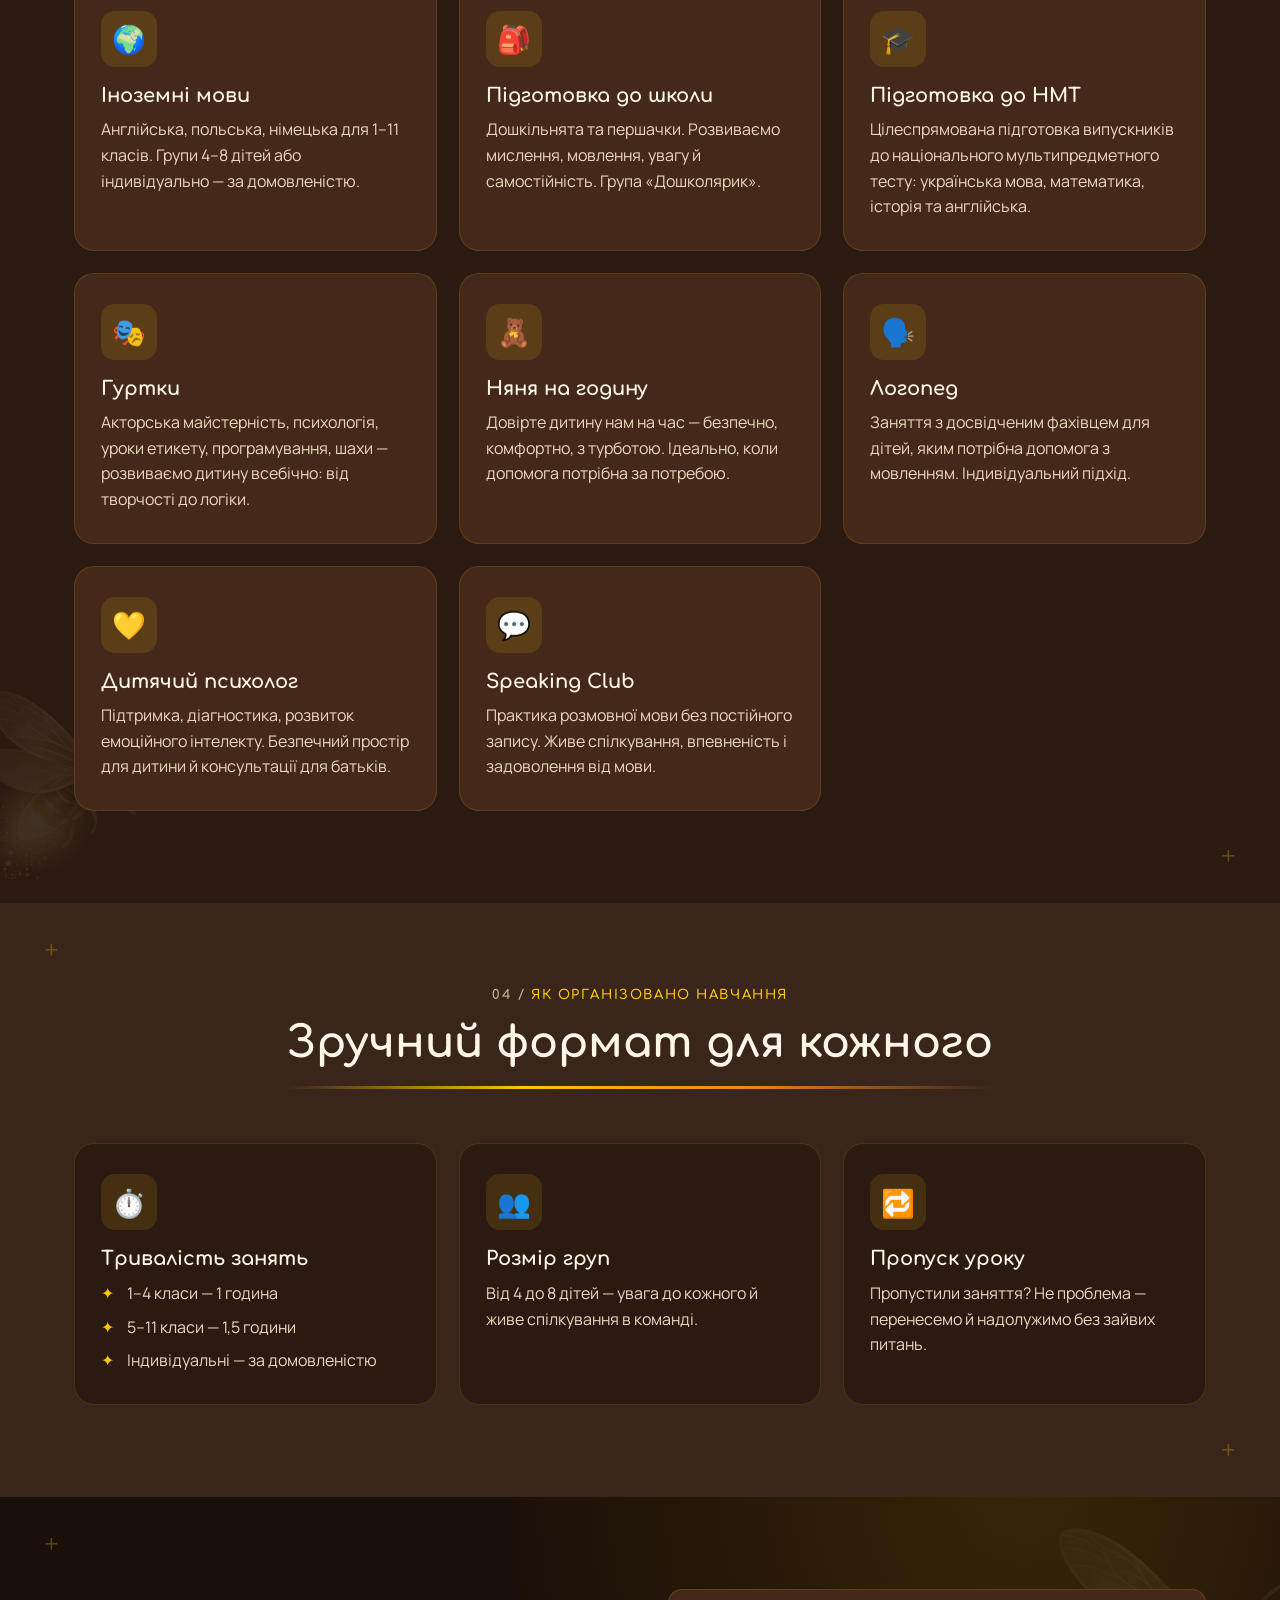
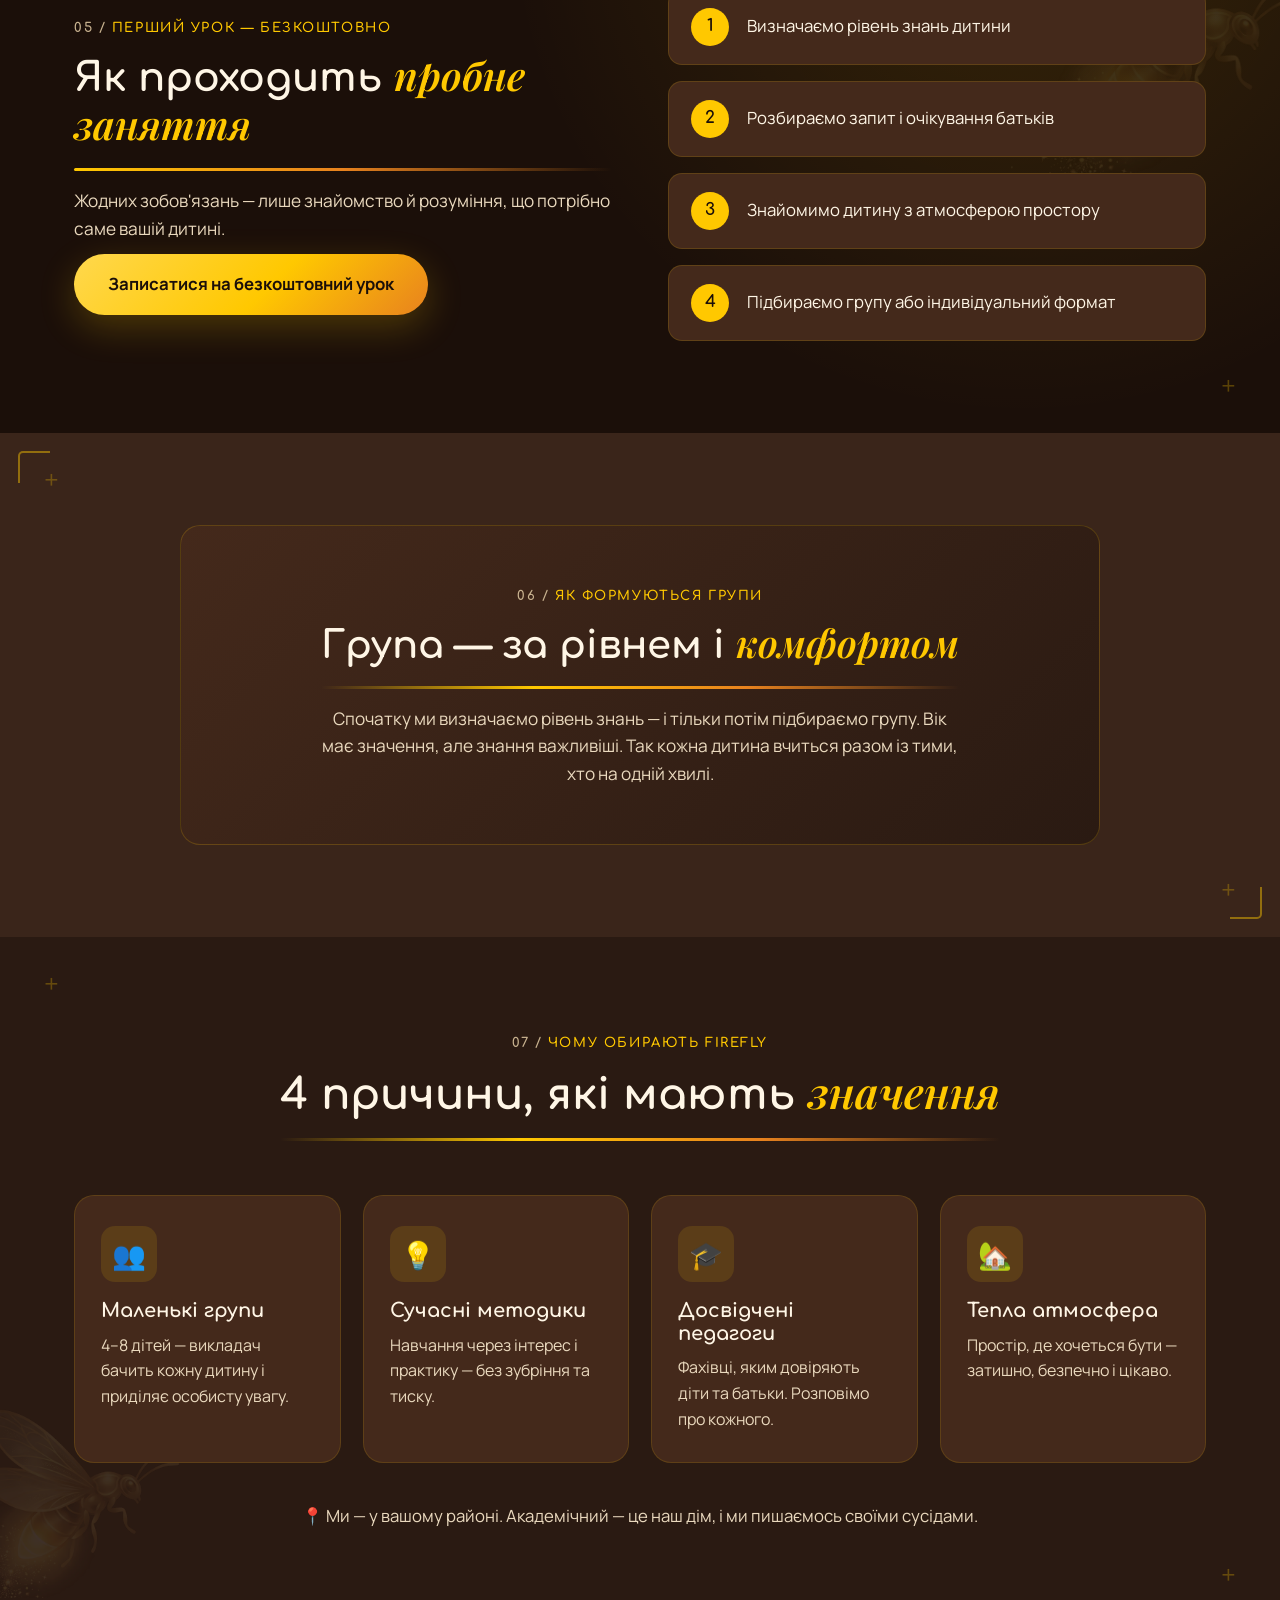
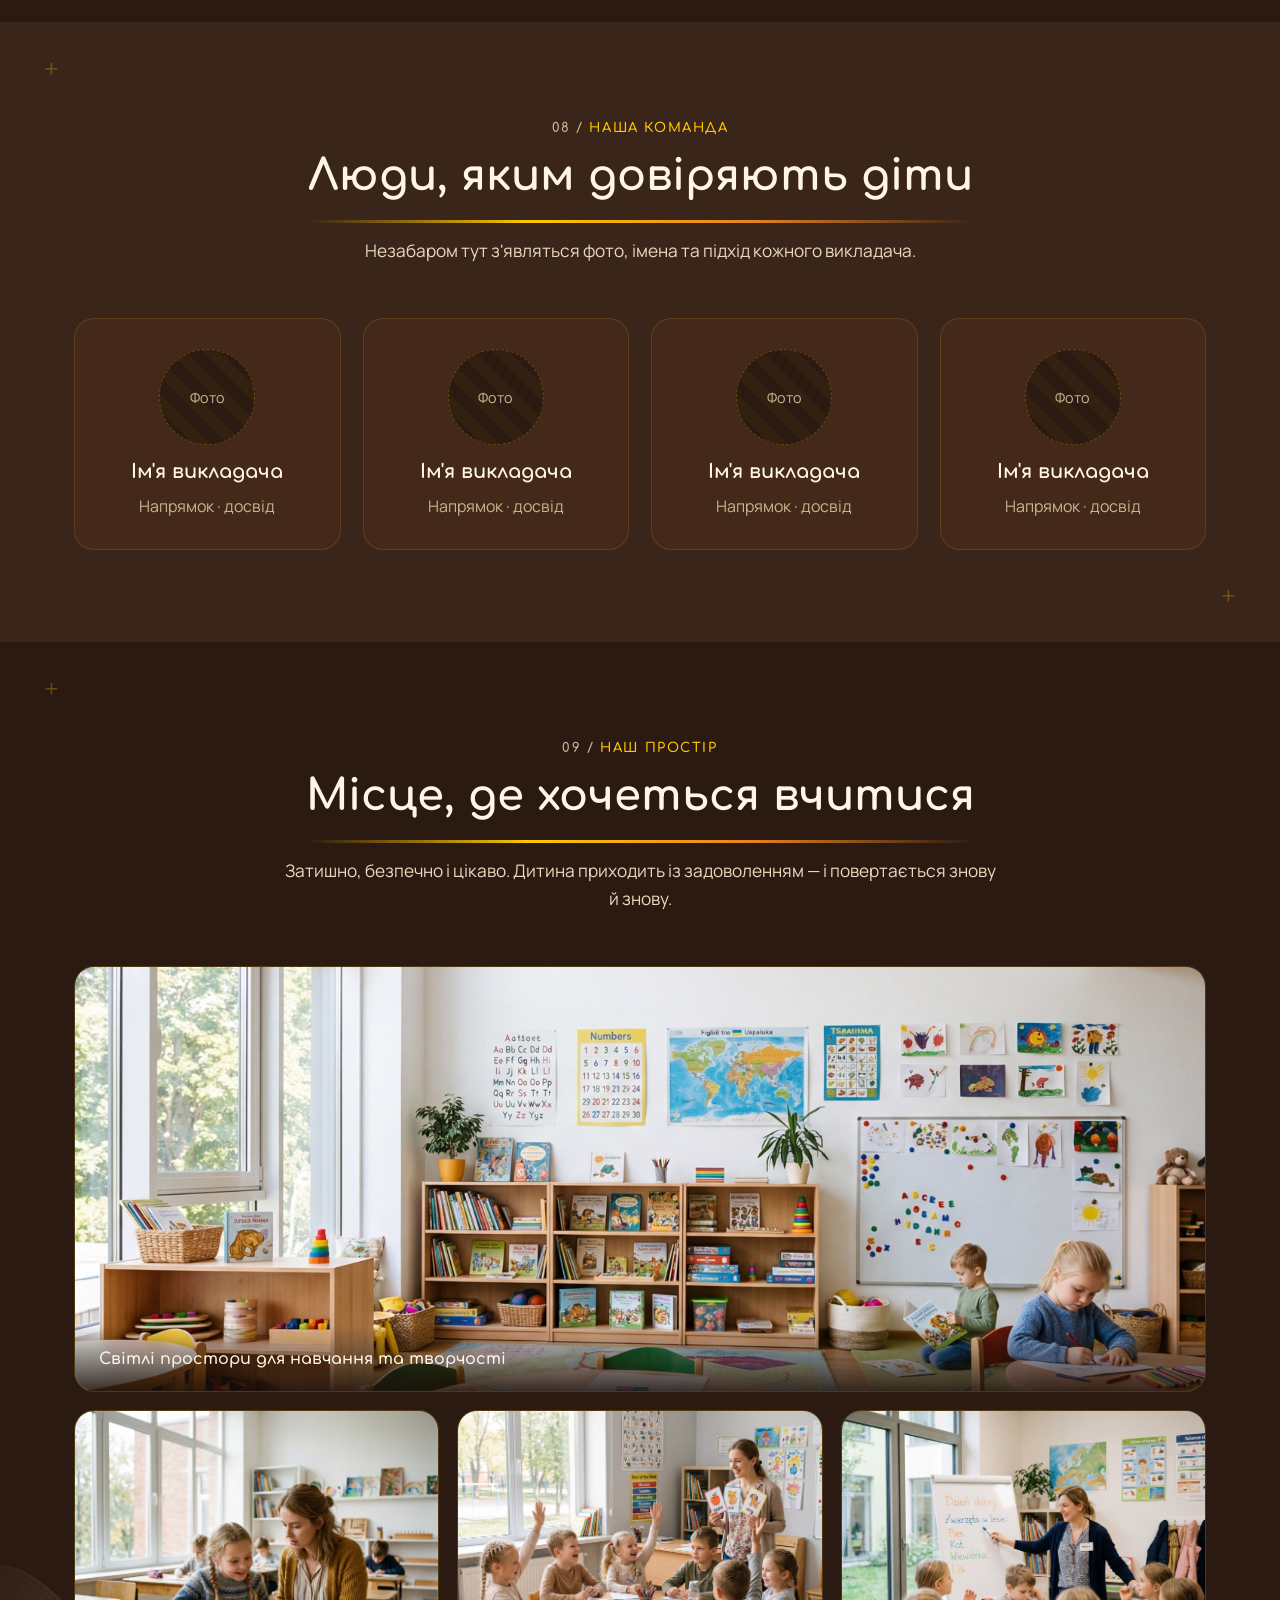
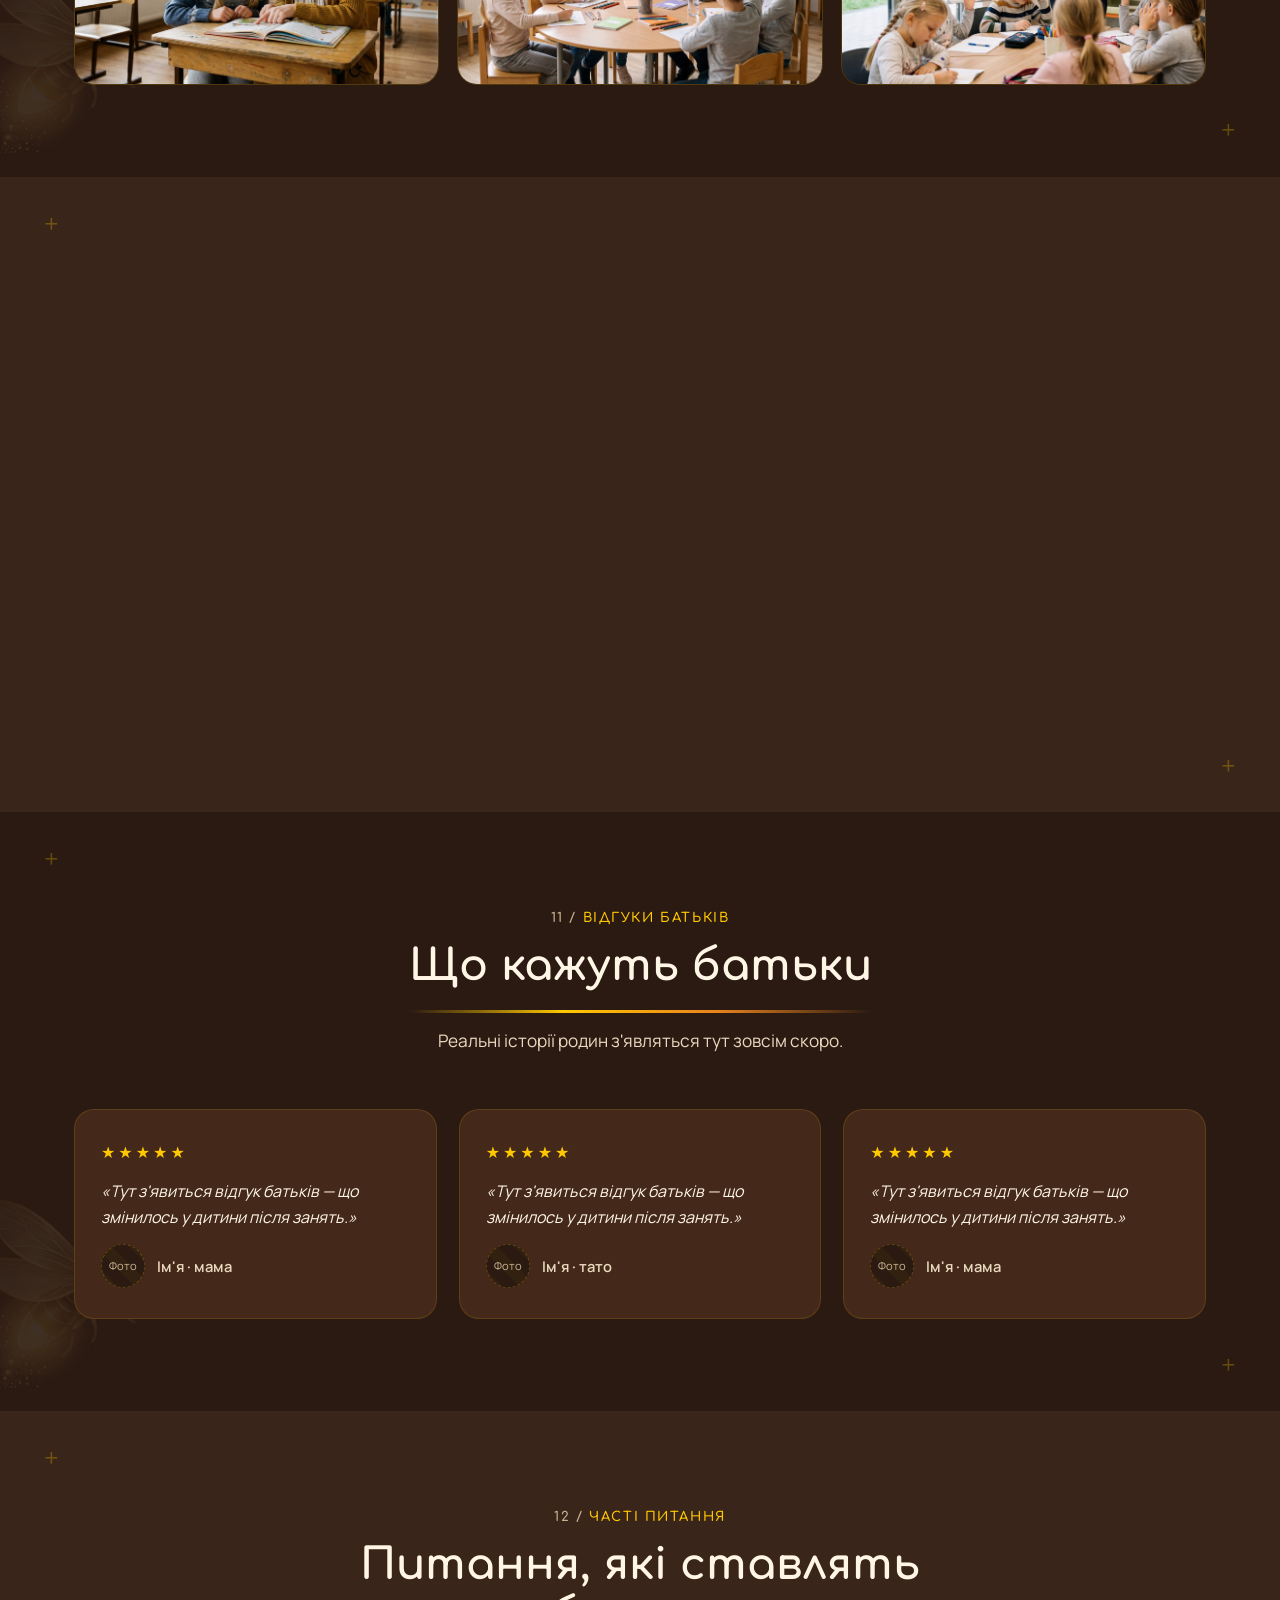
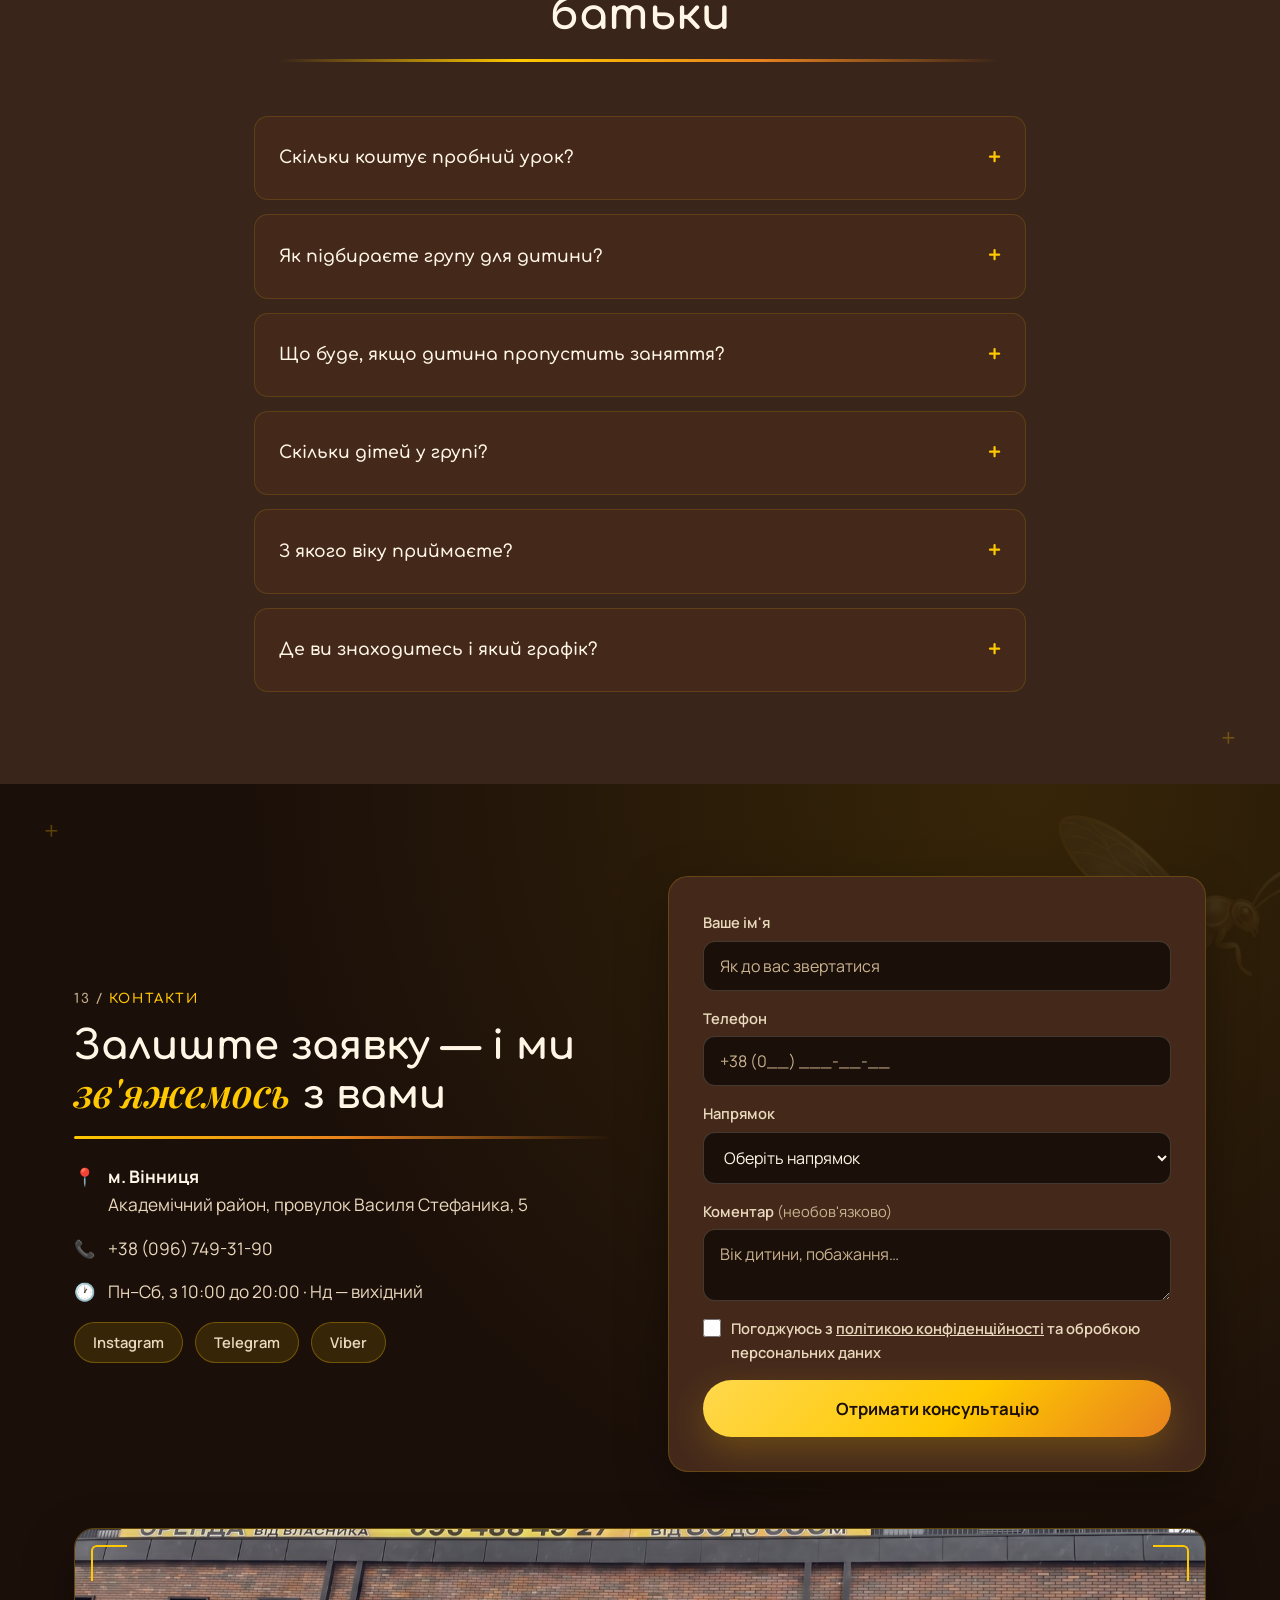
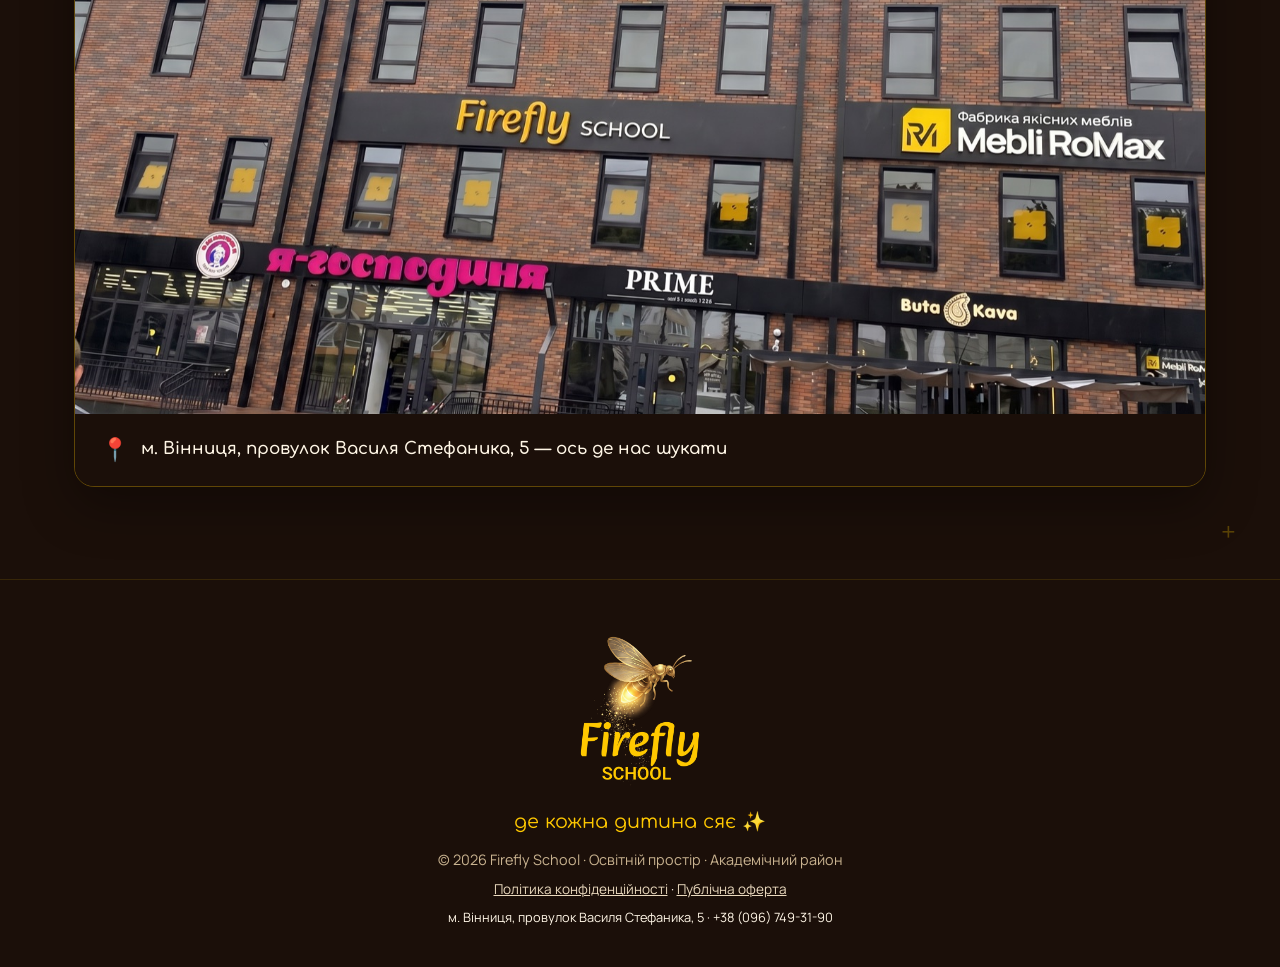
==== commit a04eb863: "Add files via upload" ====
--- a/index.html
+++ b/index.html
@@ -5,14 +5,52 @@
   <meta name="viewport" content="width=device-width, initial-scale=1.0" />
   <title>Firefly School — освітній простір, де кожна дитина сяє</title>
   <meta name="description" content="Firefly School — освітній простір в Академічному районі: підготовка до школи, іноземні мови, логопед, психолог та десятки гуртків. Перший урок безкоштовно." />
+  <link rel="canonical" href="https://firefly-school.com/" />
+  <meta name="robots" content="index, follow" />
+
   <meta property="og:title" content="Firefly School — де кожна дитина сяє" />
   <meta property="og:description" content="Навчаємо дітей мислити та не боятися бути собою. Маленькі групи, сучасні методики, тепла атмосфера. Перший урок безкоштовно." />
   <meta property="og:type" content="website" />
-  <link rel="icon" type="image/png" href="assets/firefly.png" />
+  <meta property="og:url" content="https://firefly-school.com/" />
+  <meta property="og:image" content="https://firefly-school.com/assets/og-image.jpg" />
+  <meta property="og:image:width" content="1200" />
+  <meta property="og:image:height" content="630" />
+  <meta property="og:locale" content="uk_UA" />
+  <meta property="og:site_name" content="Firefly School" />
+
+  <meta name="twitter:card" content="summary_large_image" />
+  <meta name="twitter:title" content="Firefly School — де кожна дитина сяє" />
+  <meta name="twitter:description" content="Навчаємо дітей мислити та не боятися бути собою. Маленькі групи, сучасні методики, тепла атмосфера. Перший урок безкоштовно." />
+  <meta name="twitter:image" content="https://firefly-school.com/assets/og-image.jpg" />
+
+  <link rel="icon" type="image/png" href="assets/favicon.png" />
+  <link rel="apple-touch-icon" href="assets/apple-touch-icon.png" />
   <link rel="preconnect" href="https://fonts.googleapis.com" />
   <link rel="preconnect" href="https://fonts.gstatic.com" crossorigin />
   <link href="https://fonts.googleapis.com/css2?family=Comfortaa:wght@400;500;600;700&family=Manrope:wght@400;500;600;700;800&family=Playfair+Display:ital,wght@1,500;1,600;1,700&display=swap" rel="stylesheet" />
   <link rel="stylesheet" href="styles.css" />
+
+  <script type="application/ld+json">
+  {
+    "@context": "https://schema.org",
+    "@type": "EducationalOrganization",
+    "name": "Firefly School",
+    "url": "https://firefly-school.com/",
+    "logo": "https://firefly-school.com/assets/logo-clean.png",
+    "image": "https://firefly-school.com/assets/og-image.jpg",
+    "telephone": "+380967493190",
+    "address": {
+      "@type": "PostalAddress",
+      "streetAddress": "провулок Василя Стефаника, 5",
+      "addressLocality": "Вінниця",
+      "addressCountry": "UA"
+    },
+    "openingHours": "Mo-Sa 10:00-20:00",
+    "sameAs": [
+      "https://www.instagram.com/firefly_school_/"
+    ]
+  }
+  </script>
 </head>
 <body>
 
@@ -443,6 +481,12 @@
           <label for="msg">Коментар <span class="muted">(необов'язково)</span></label>
           <textarea id="msg" name="msg" rows="2" placeholder="Вік дитини, побажання…"></textarea>
         </div>
+        <div class="field field--checkbox">
+          <label class="checkbox">
+            <input type="checkbox" id="consent" name="consent" required />
+            <span>Погоджуюсь з <a href="privacy.html" target="_blank" rel="noopener">політикою конфіденційності</a> та обробкою персональних даних</span>
+          </label>
+        </div>
         <button type="submit" class="btn btn--primary btn--lg btn--block">Отримати консультацію</button>
         <p class="form__note" id="formNote" hidden>Дякуємо! Ми зв'яжемось з вами найближчим часом ✨</p>
       </form>
@@ -468,6 +512,13 @@
       </div>
       <p class="footer__slogan">де кожна дитина сяє ✨</p>
       <p class="footer__copy">© <span id="year"></span> Firefly School · Освітній простір · Академічний район</p>
+      <p class="footer__legal">
+        <a href="privacy.html">Політика конфіденційності</a> · <a href="terms.html">Публічна оферта</a>
+      </p>
+      <p class="footer__requisites muted">
+        <!-- TODO: вкажіть реквізити (ФОП/ТОВ, ЄДРПОУ/ІПН) для реклами Meta/Google -->
+        м. Вінниця, провулок Василя Стефаника, 5 · +38 (096) 749-31-90
+      </p>
     </div>
   </footer>
 
--- a/styles.css
+++ b/styles.css
@@ -670,6 +670,11 @@
 .field input::placeholder, .field textarea::placeholder { color: var(--cream-muted); }
 .field input:focus, .field select:focus, .field textarea:focus { outline: none; border-color: var(--gold-500); }
 .field input.invalid, .field select.invalid { border-color: #ff7a59; }
+.field--checkbox { gap: 0; }
+.checkbox { display: flex; align-items: flex-start; gap: 10px; font-weight: 400; font-size: .85rem; color: var(--cream-muted); cursor: pointer; }
+.checkbox input { width: 18px; height: 18px; margin-top: 2px; flex-shrink: 0; accent-color: var(--gold-500); }
+.checkbox a { color: var(--cream-200); text-decoration: underline; }
+.checkbox input.invalid { outline: 1px solid #ff7a59; }
 .form__note { color: var(--gold-500); font-weight: 600; text-align: center; }
 
 /* ─── Building photo (contacts) ─── */
@@ -718,6 +723,9 @@
 .footer__logo { height: 150px; width: auto; margin: 0 auto 14px; }
 .footer__slogan { font-family: var(--font-head); color: var(--gold-500); font-size: 1.2rem; margin-bottom: 10px; }
 .footer__copy { color: var(--cream-muted); font-size: .9rem; }
+.footer__legal { margin-top: 8px; font-size: .85rem; }
+.footer__legal a { color: var(--cream-200); text-decoration: underline; }
+.footer__requisites { margin-top: 6px; font-size: .8rem; }
 
 /* ─── Decorative graphic elements ─── */
 
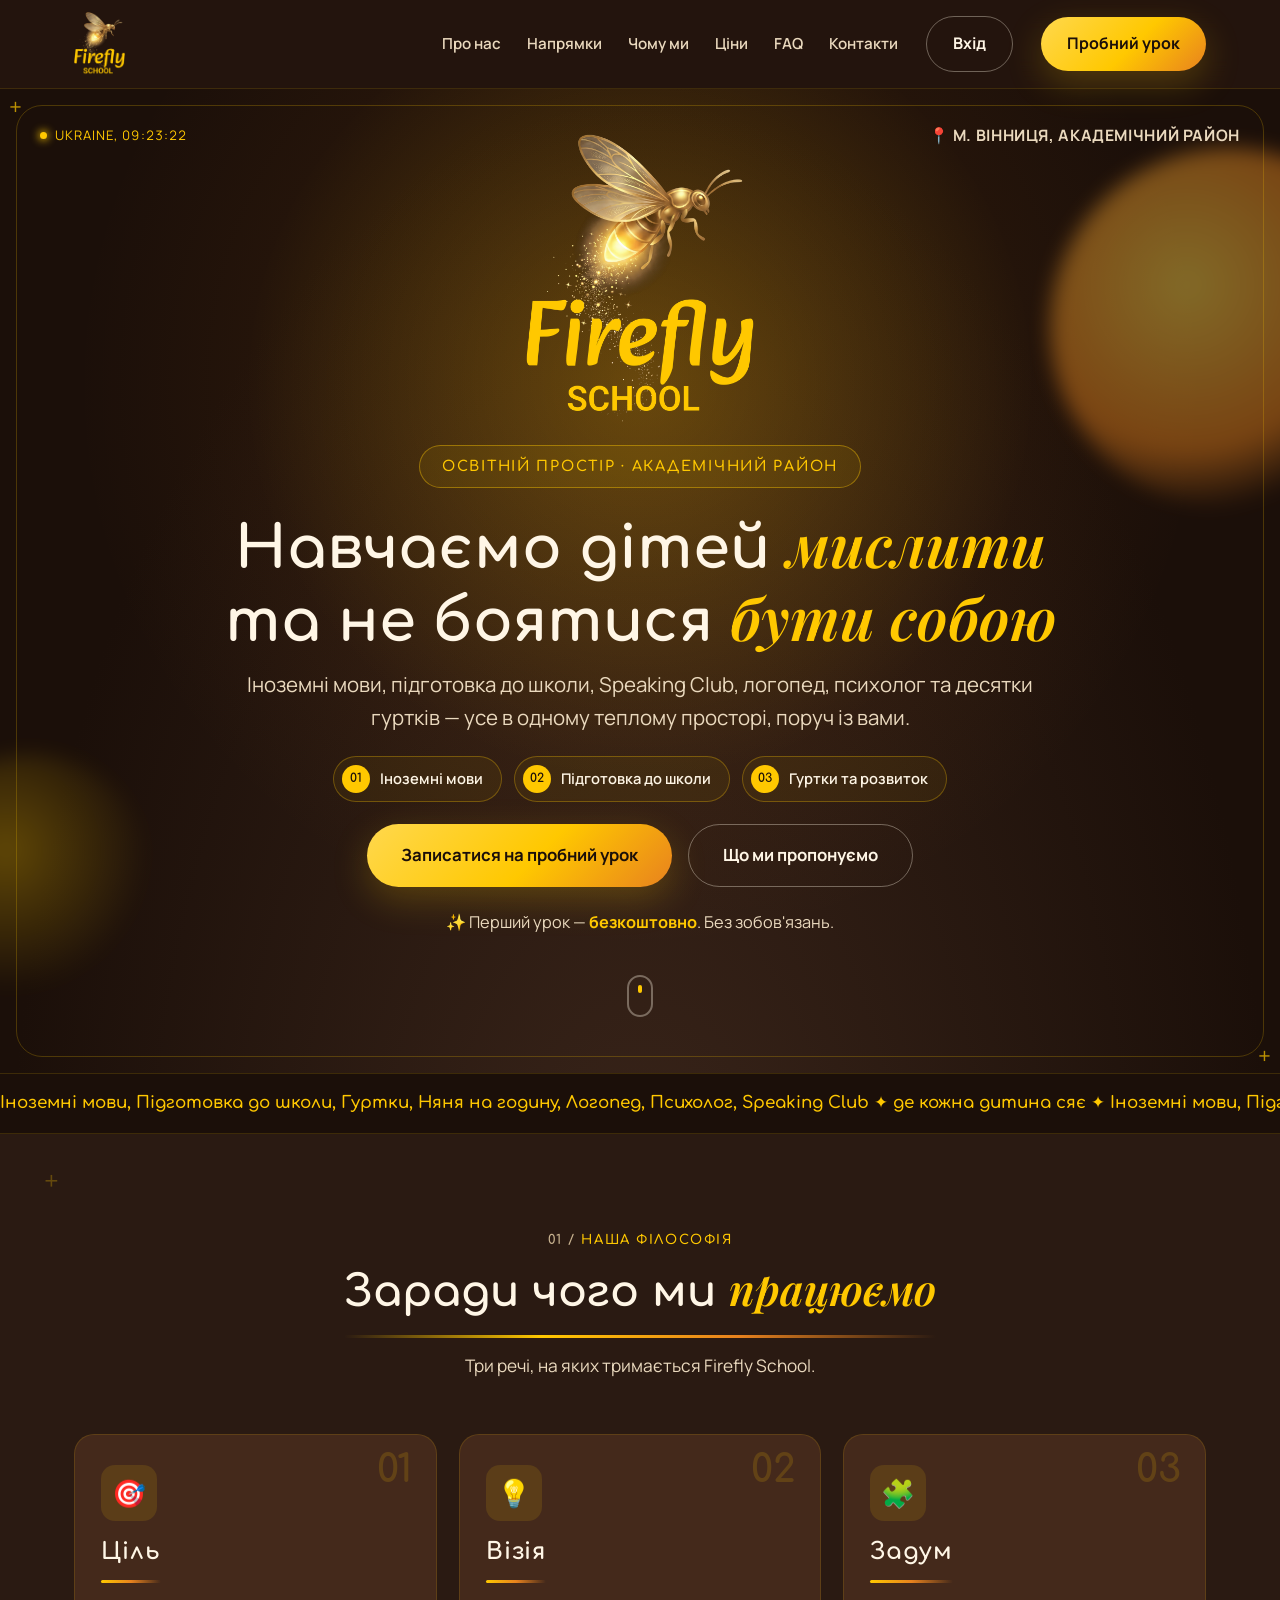
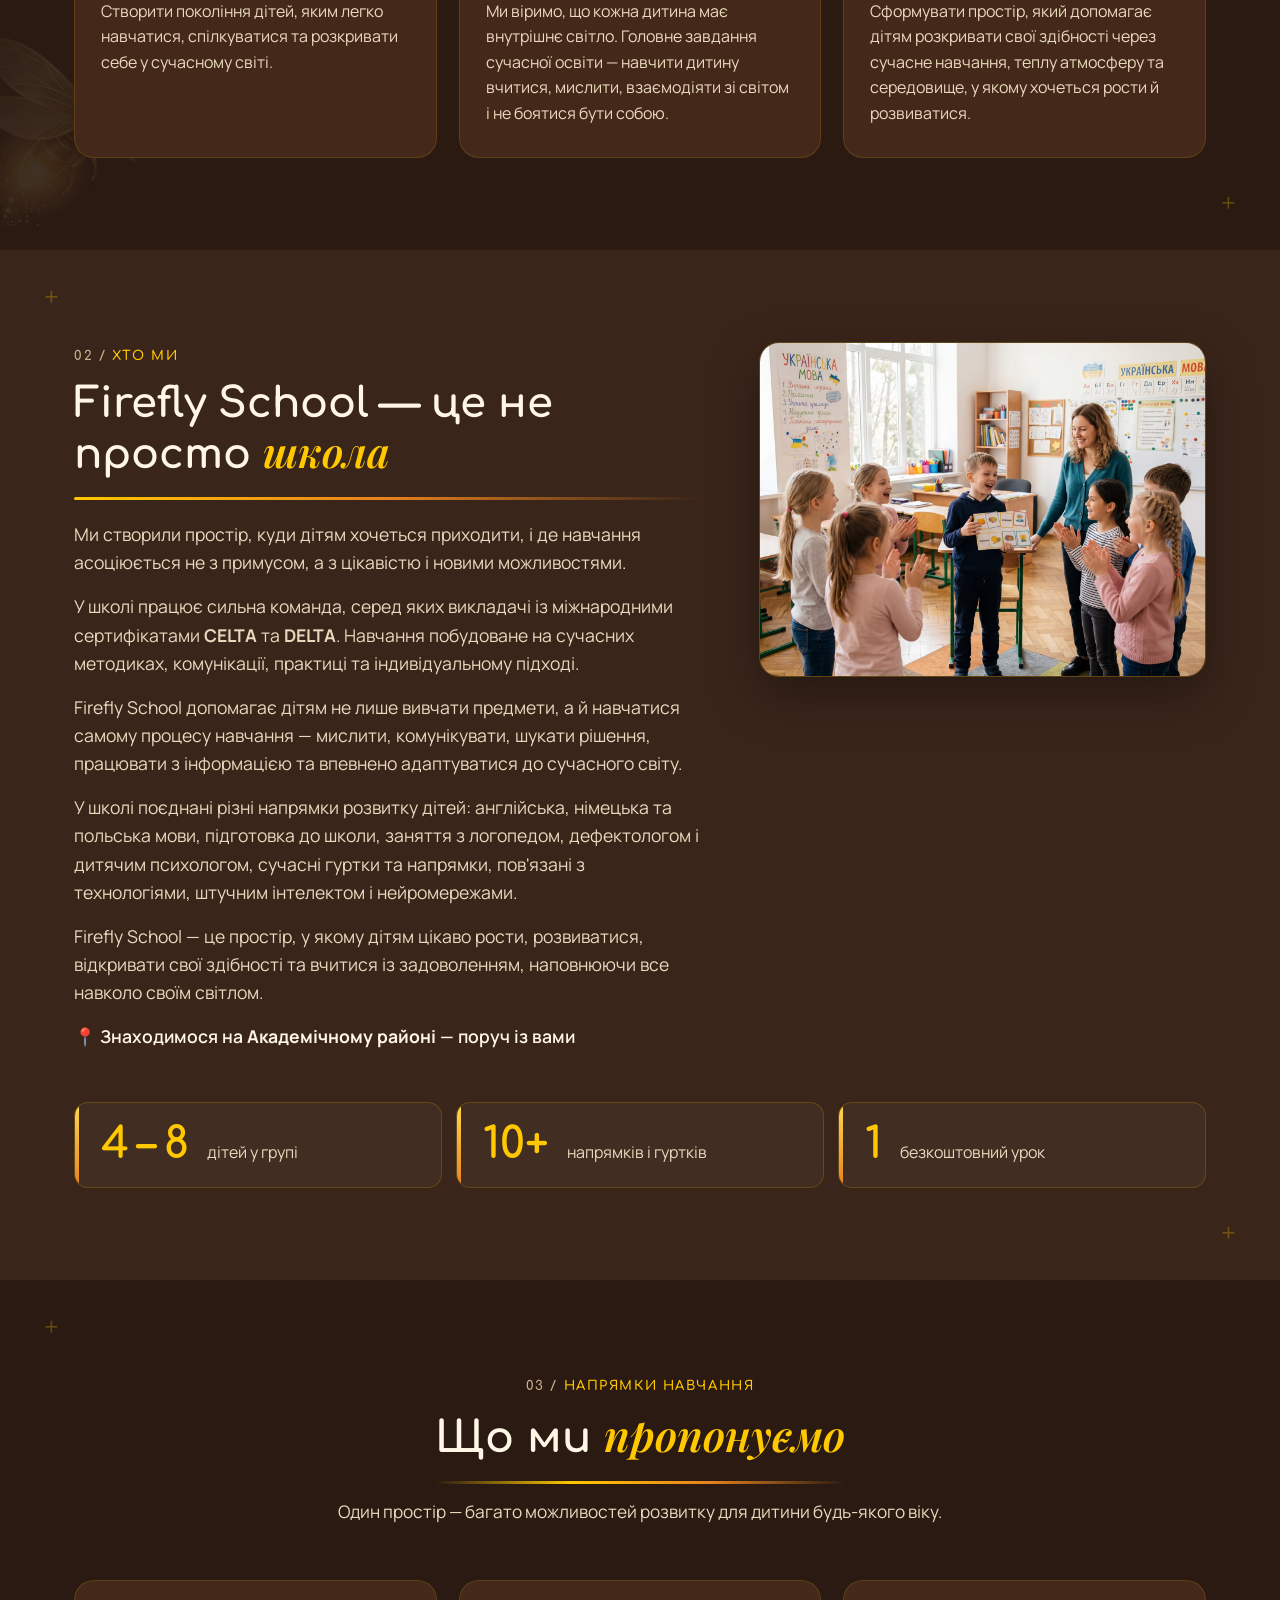
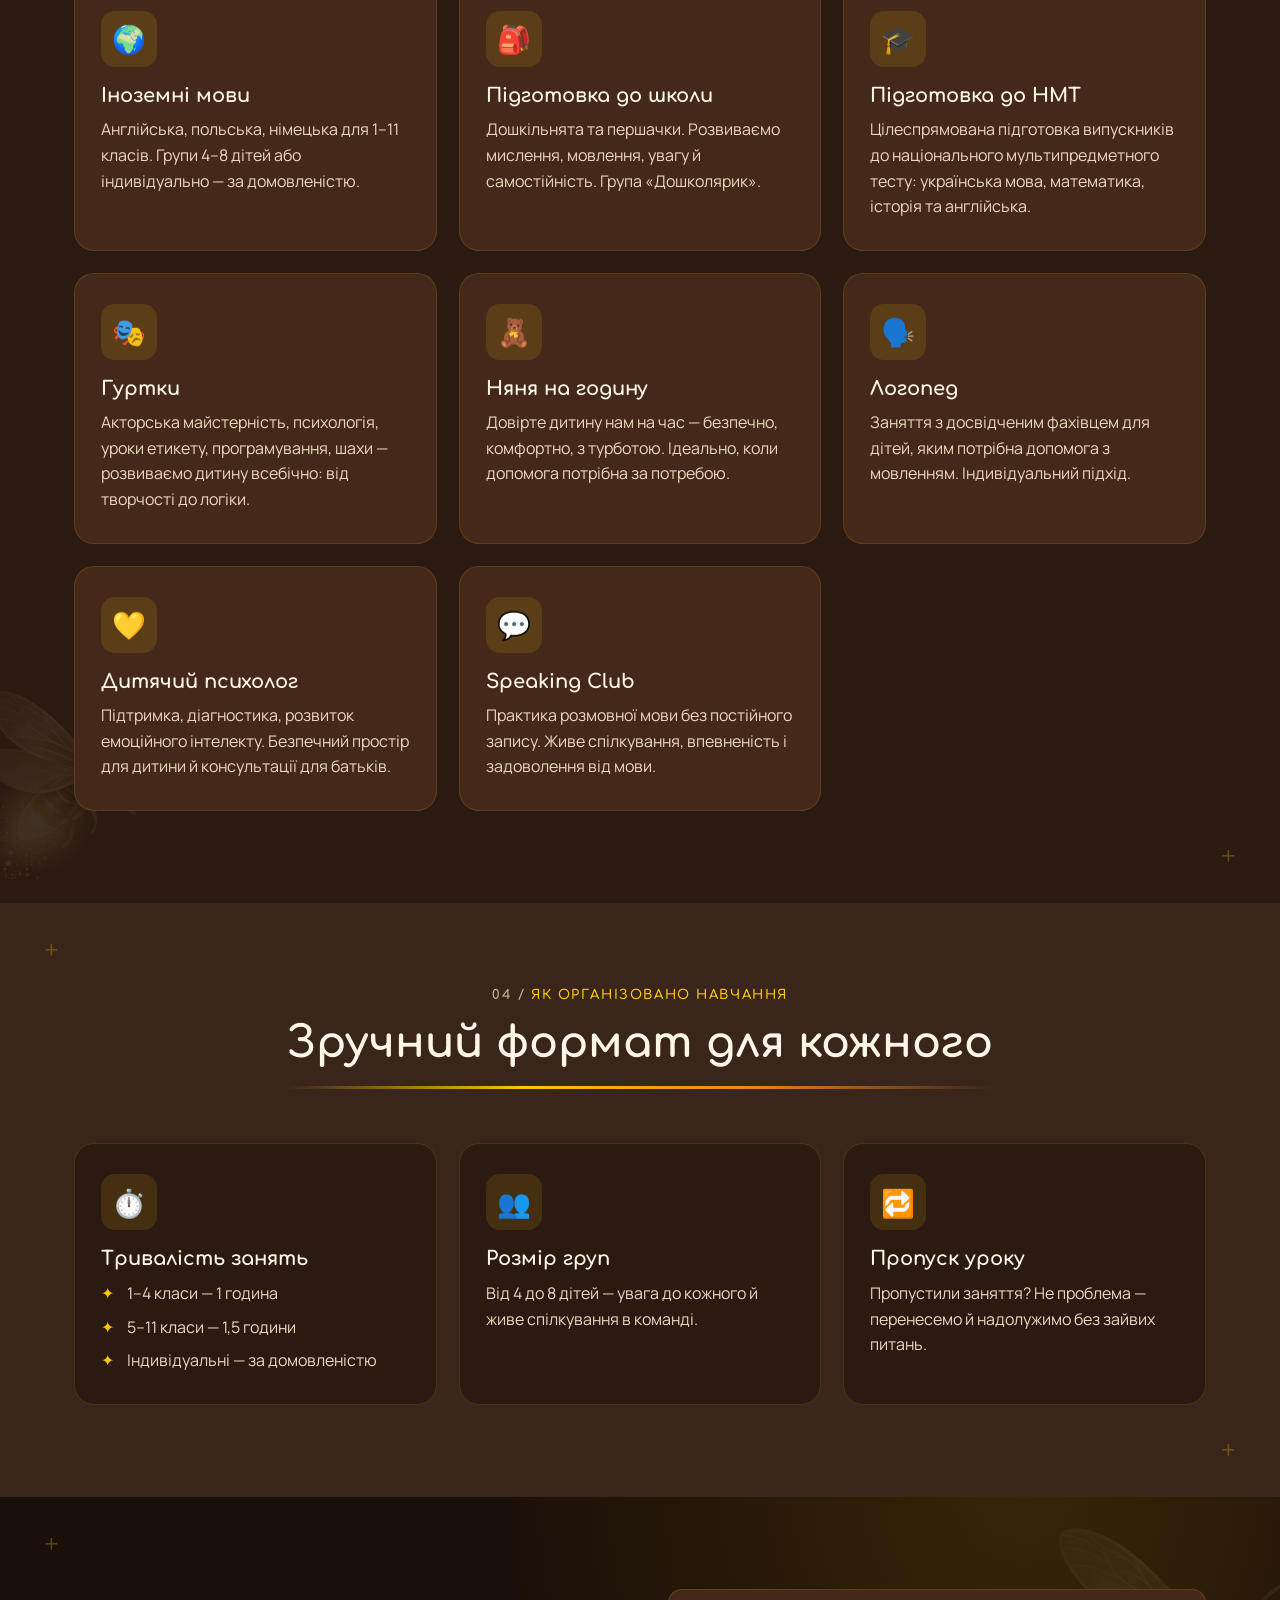
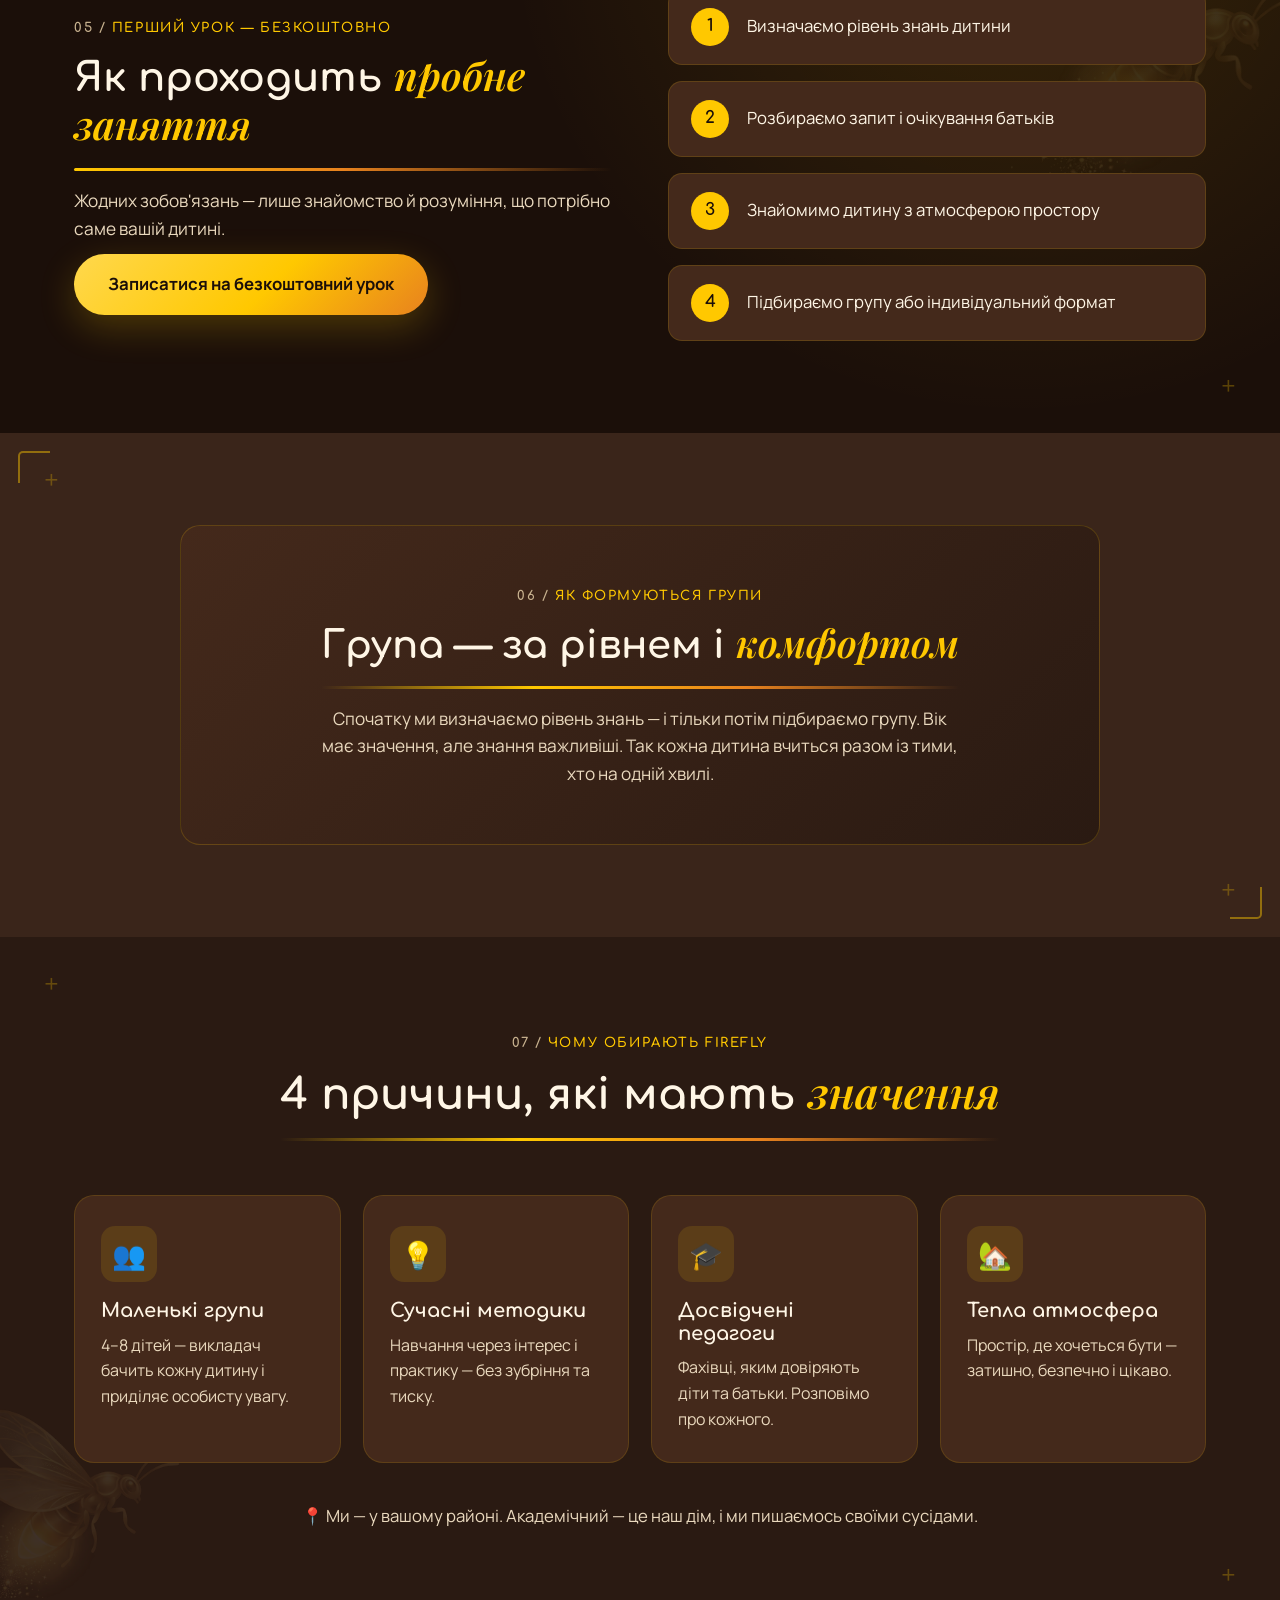
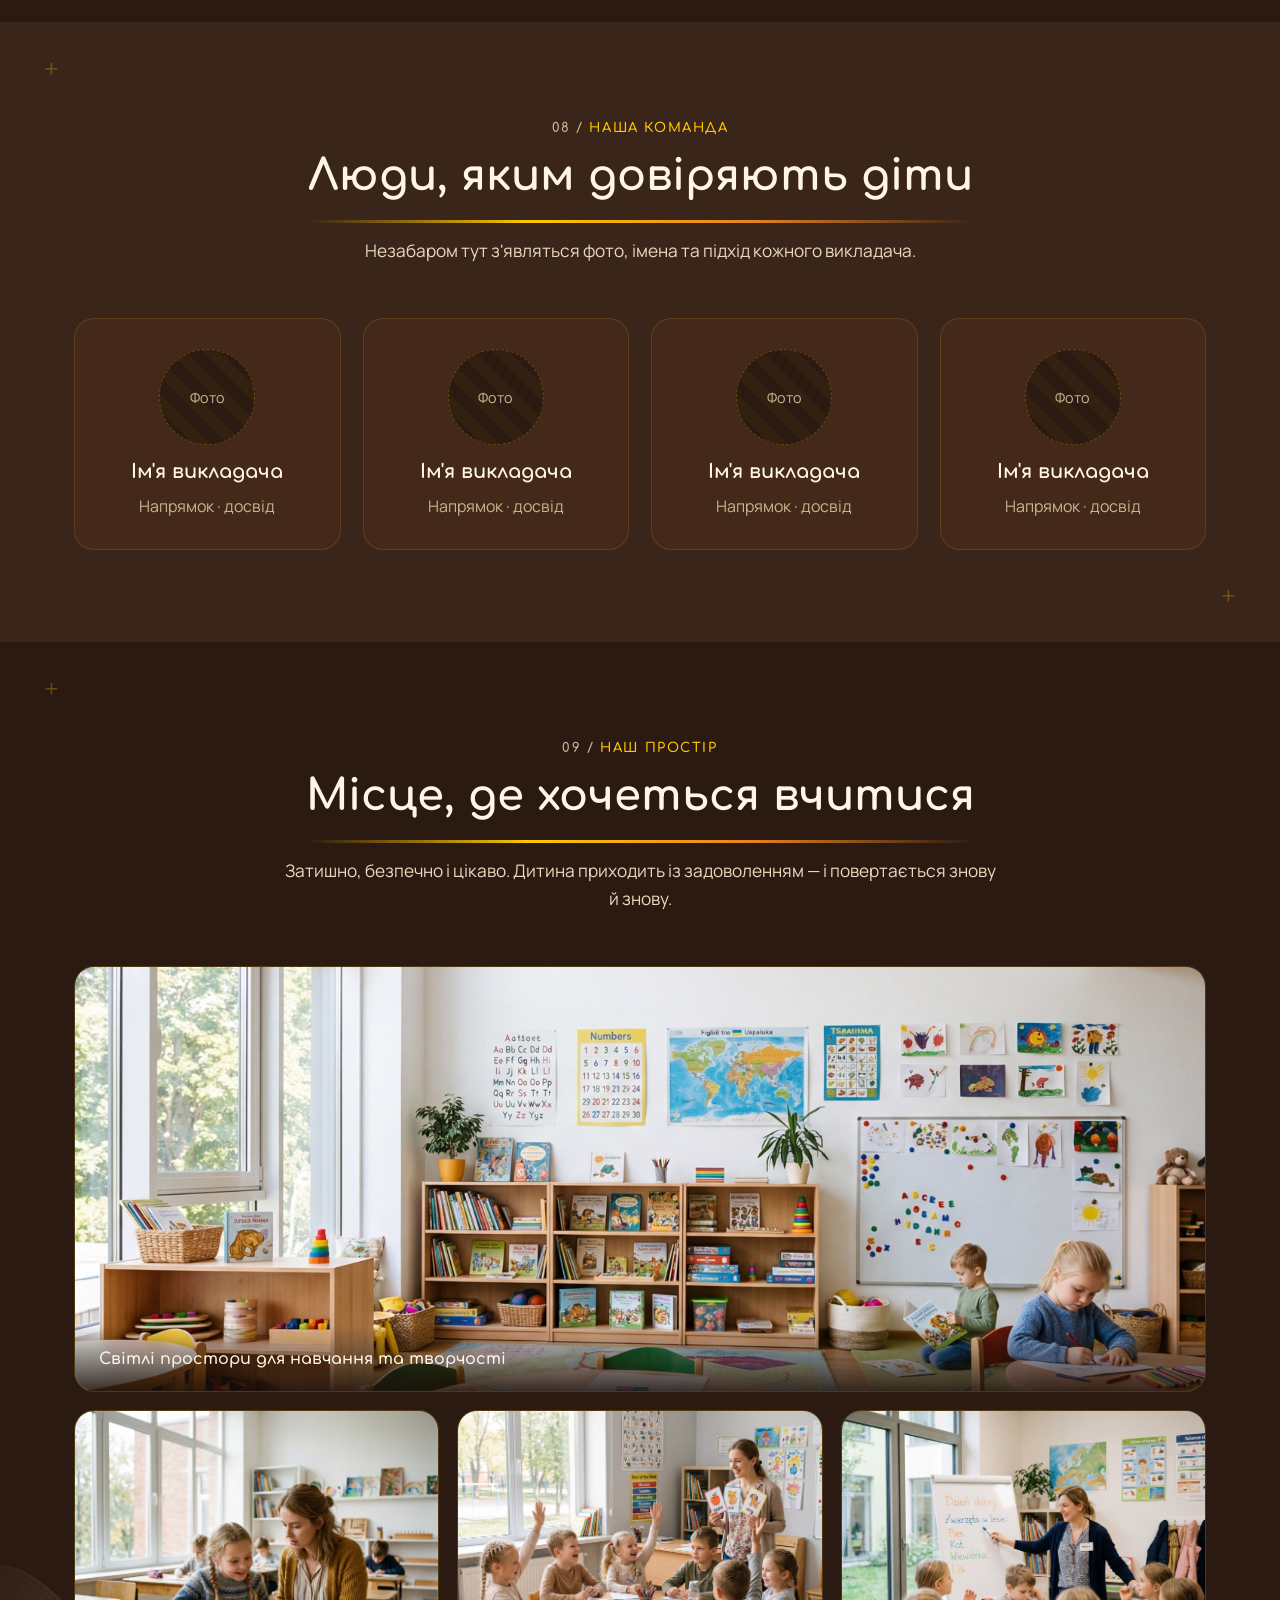
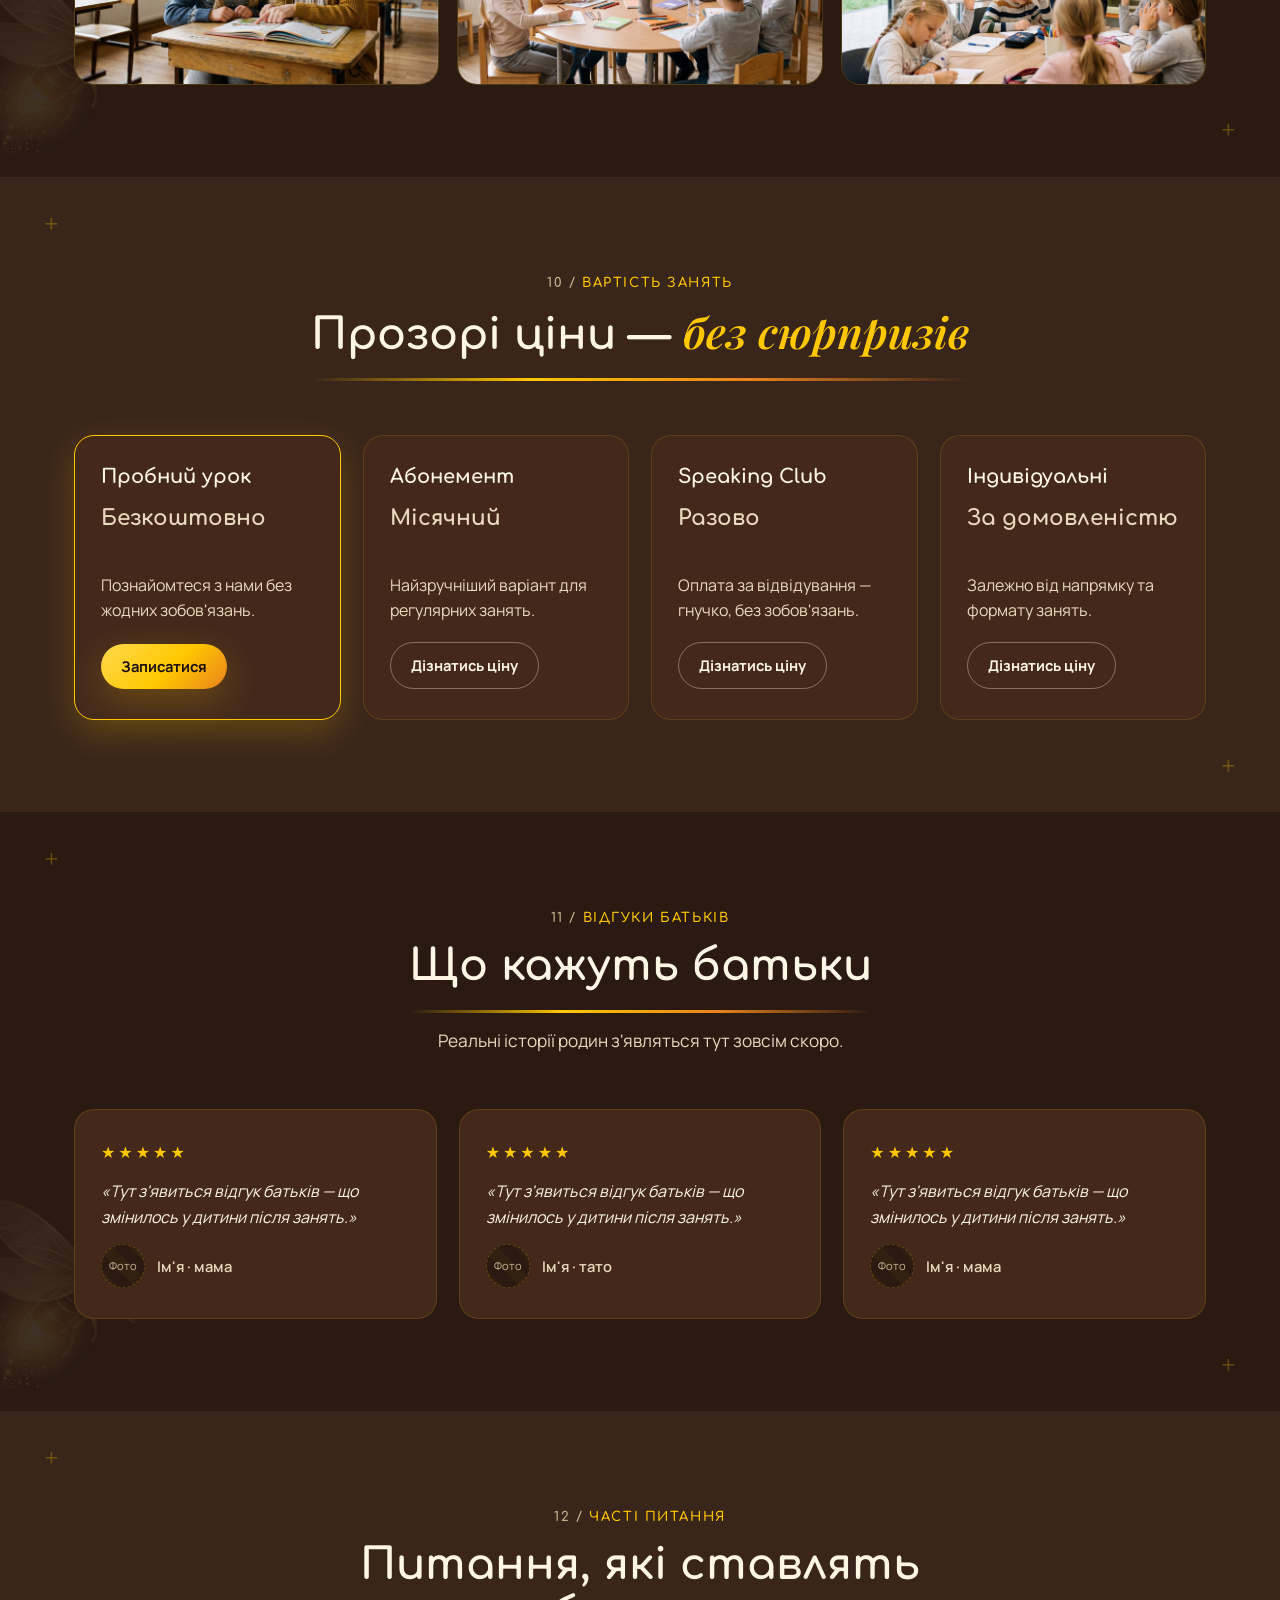
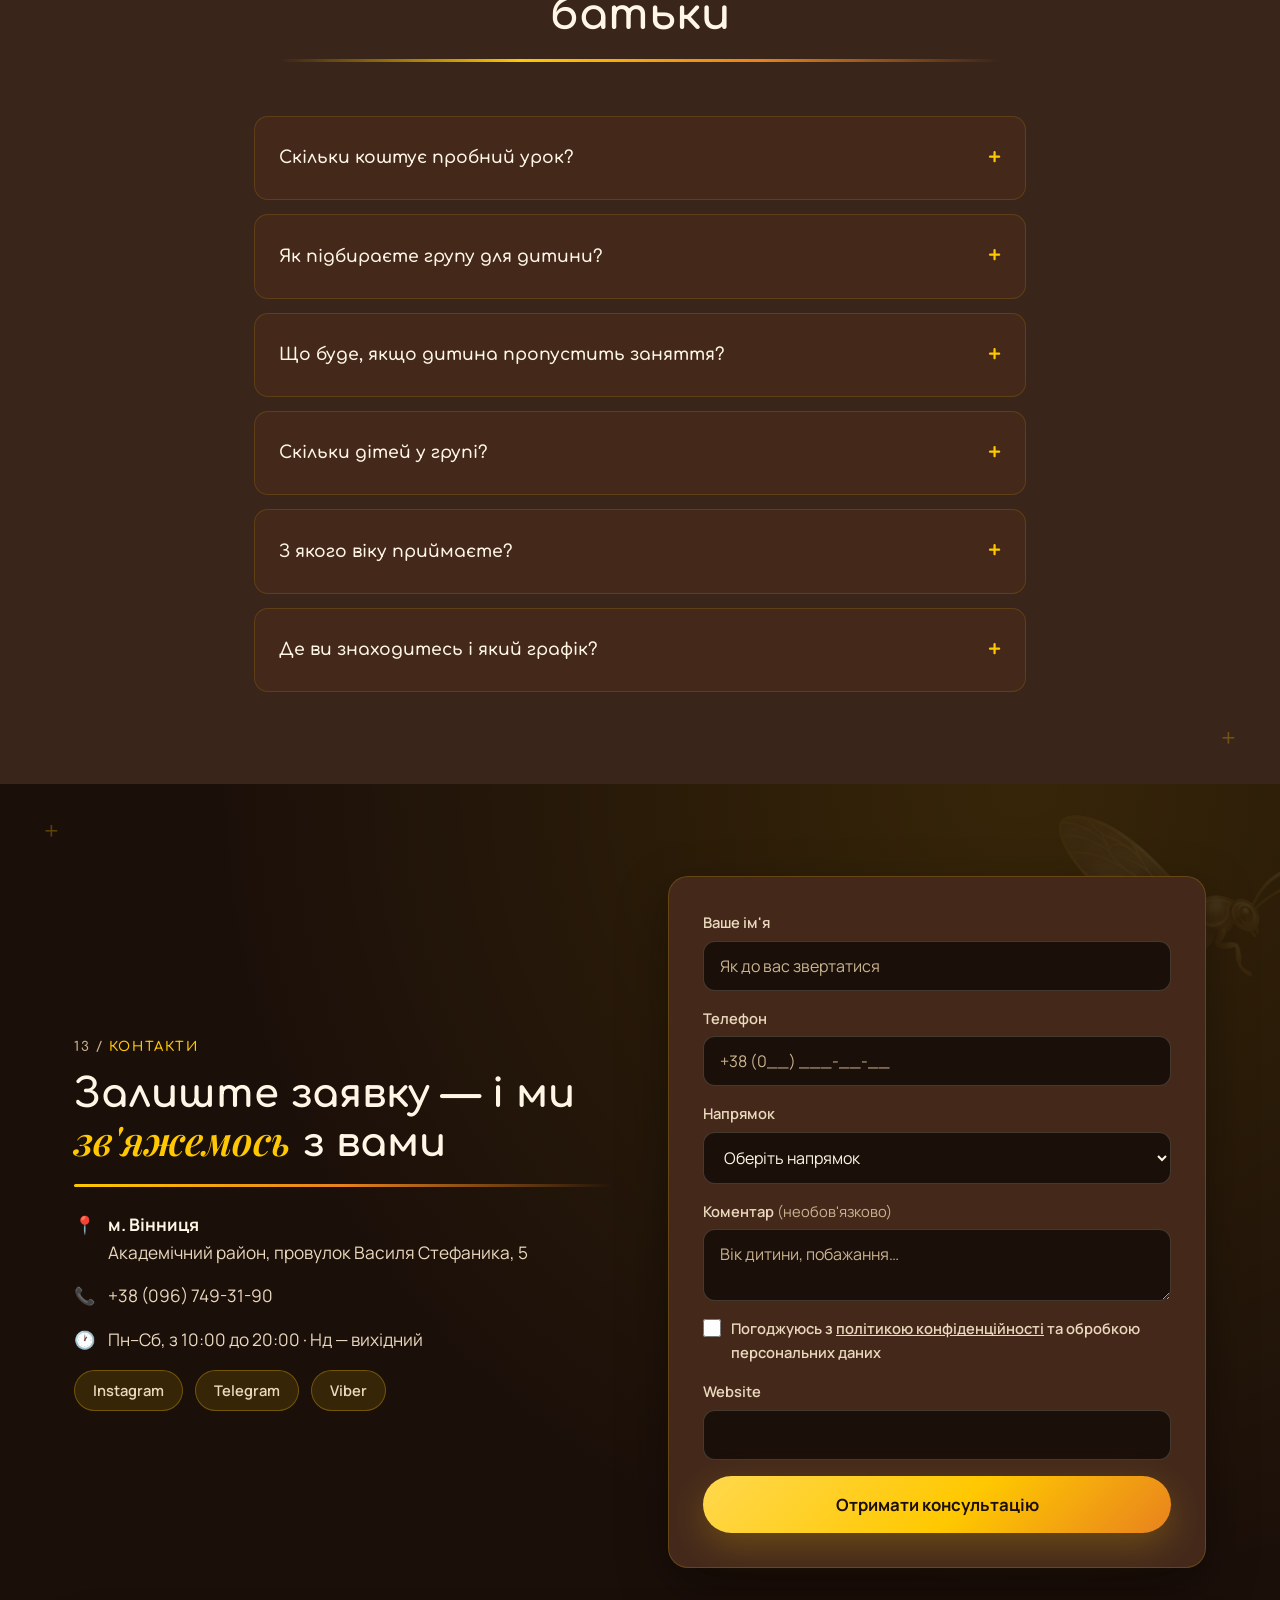
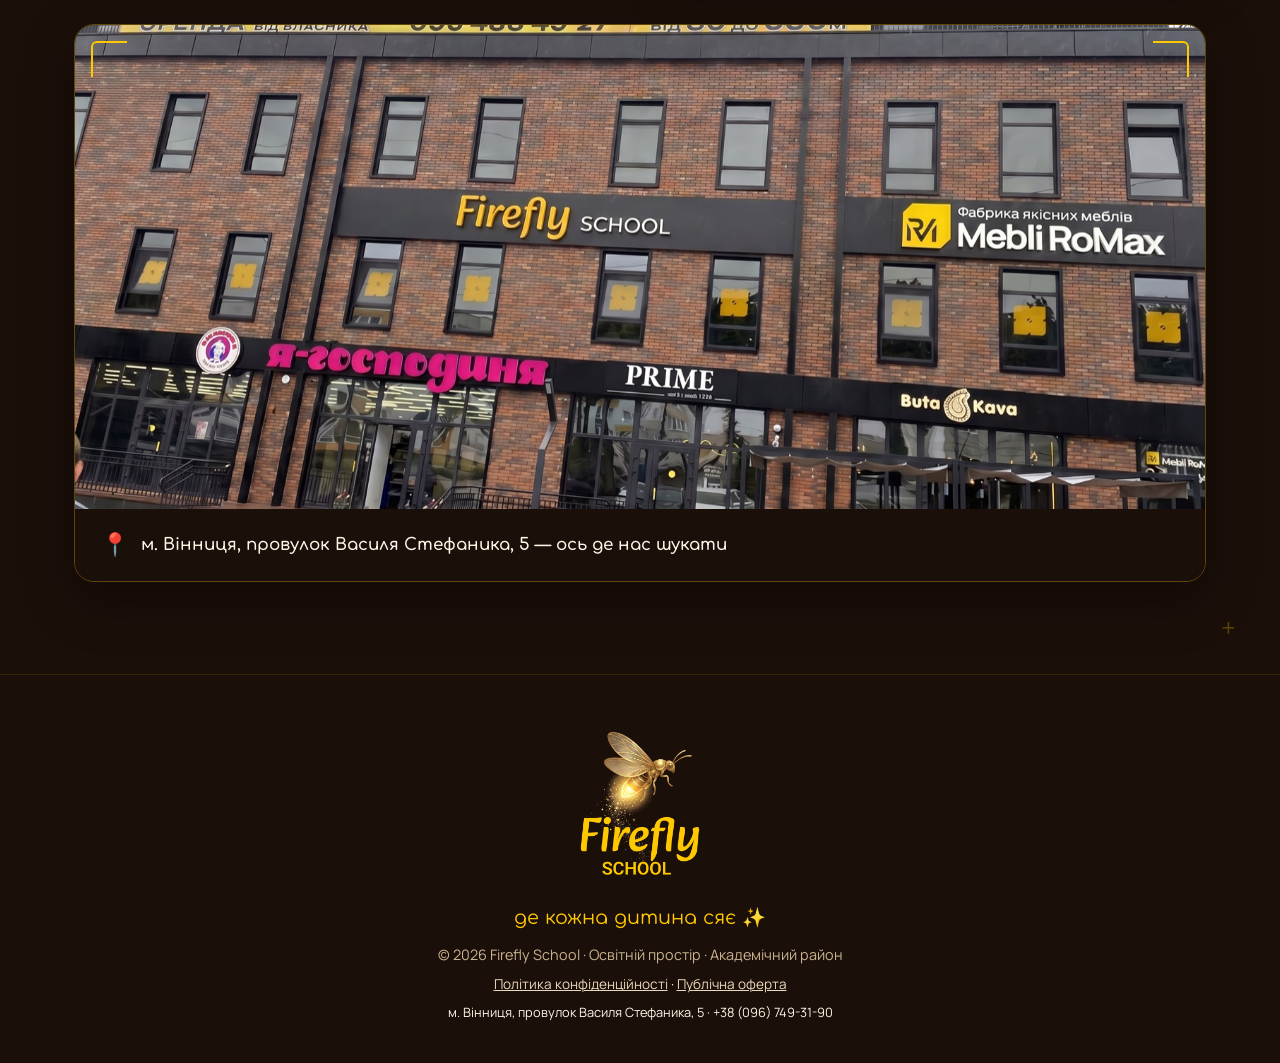
==== commit db53881f: "Update index.html" ====
--- a/index.html
+++ b/index.html
@@ -487,8 +487,13 @@
             <span>Погоджуюсь з <a href="privacy.html" target="_blank" rel="noopener">політикою конфіденційності</a> та обробкою персональних даних</span>
           </label>
         </div>
+        <div class="field field--hp" aria-hidden="true">
+          <label for="website">Website</label>
+          <input type="text" id="website" name="website" tabindex="-1" autocomplete="off" />
+        </div>
         <button type="submit" class="btn btn--primary btn--lg btn--block">Отримати консультацію</button>
         <p class="form__note" id="formNote" hidden>Дякуємо! Ми зв'яжемось з вами найближчим часом ✨</p>
+        <p class="form__note form__note--error" id="formError" hidden>Не вдалося надіслати заявку. Зателефонуйте нам, будь ласка: <a href="tel:+380967493190">+38 (096) 749-31-90</a></p>
       </form>
     </div>
 
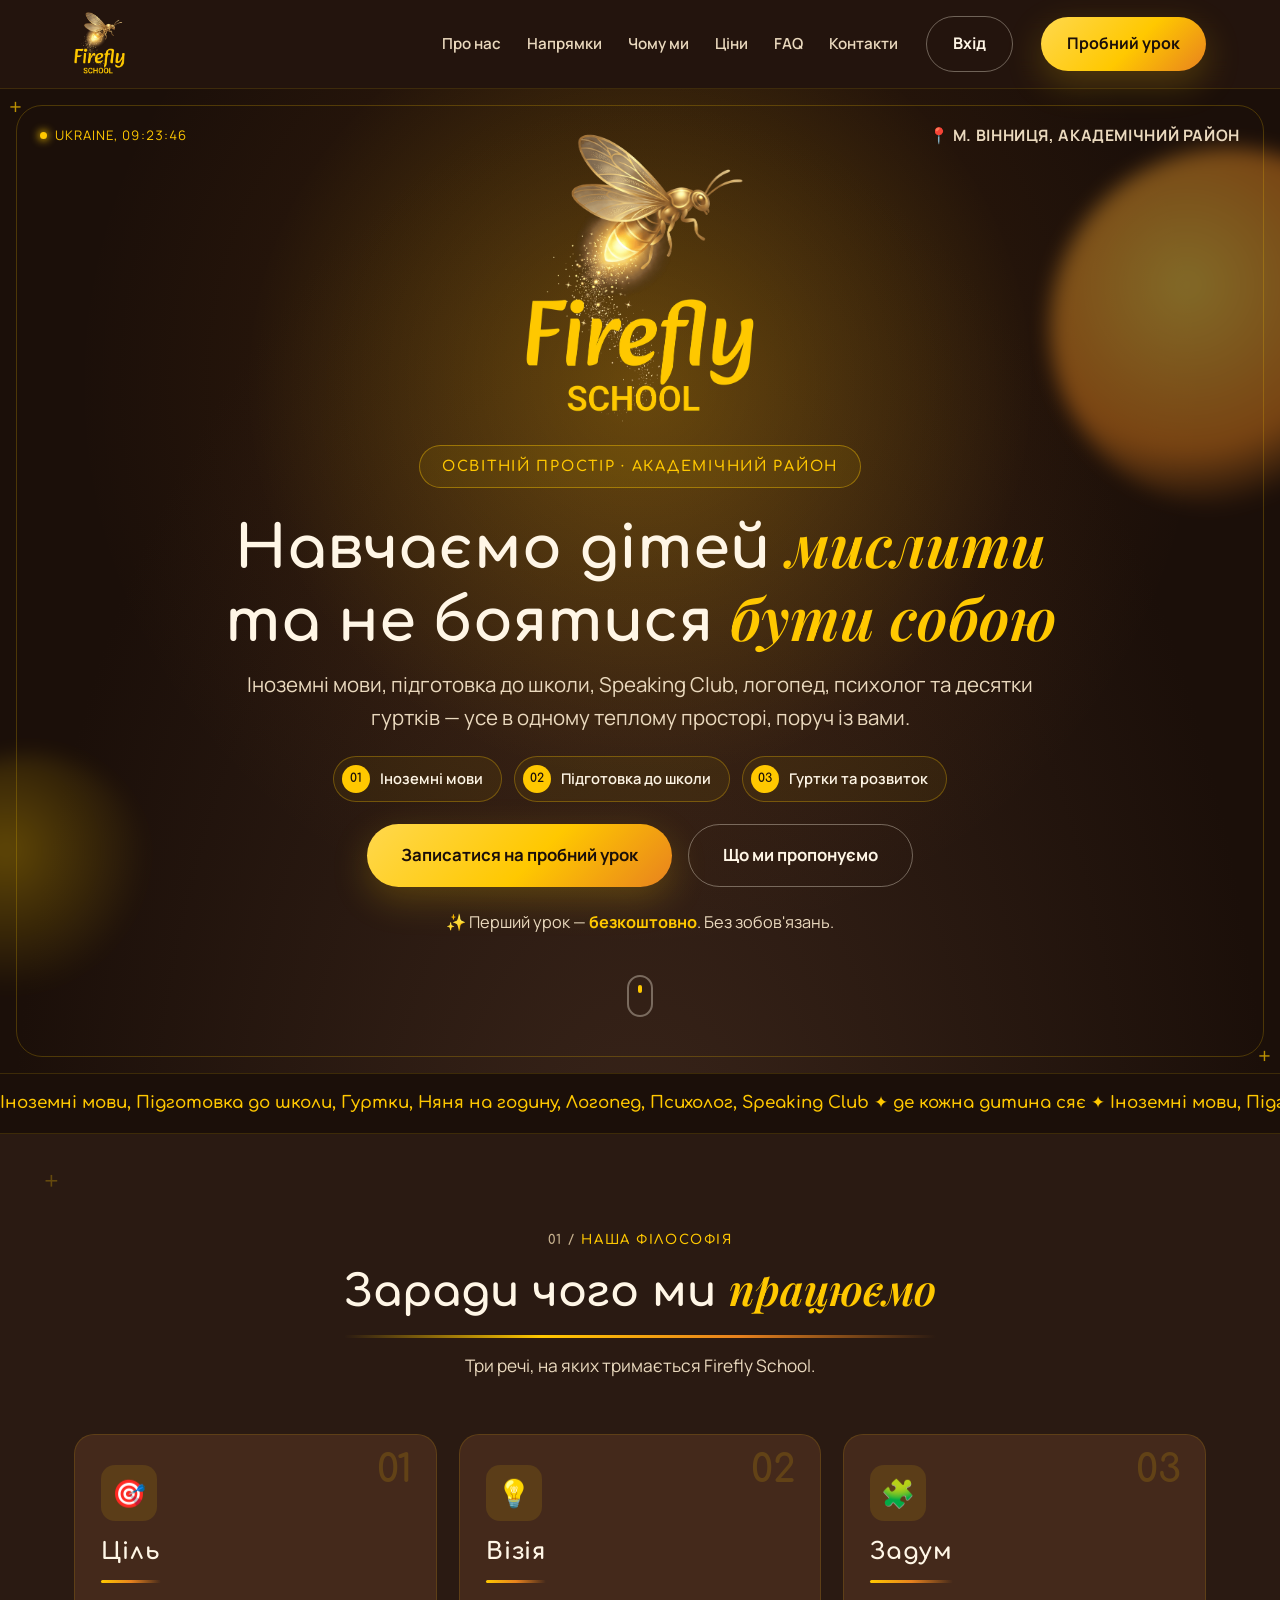
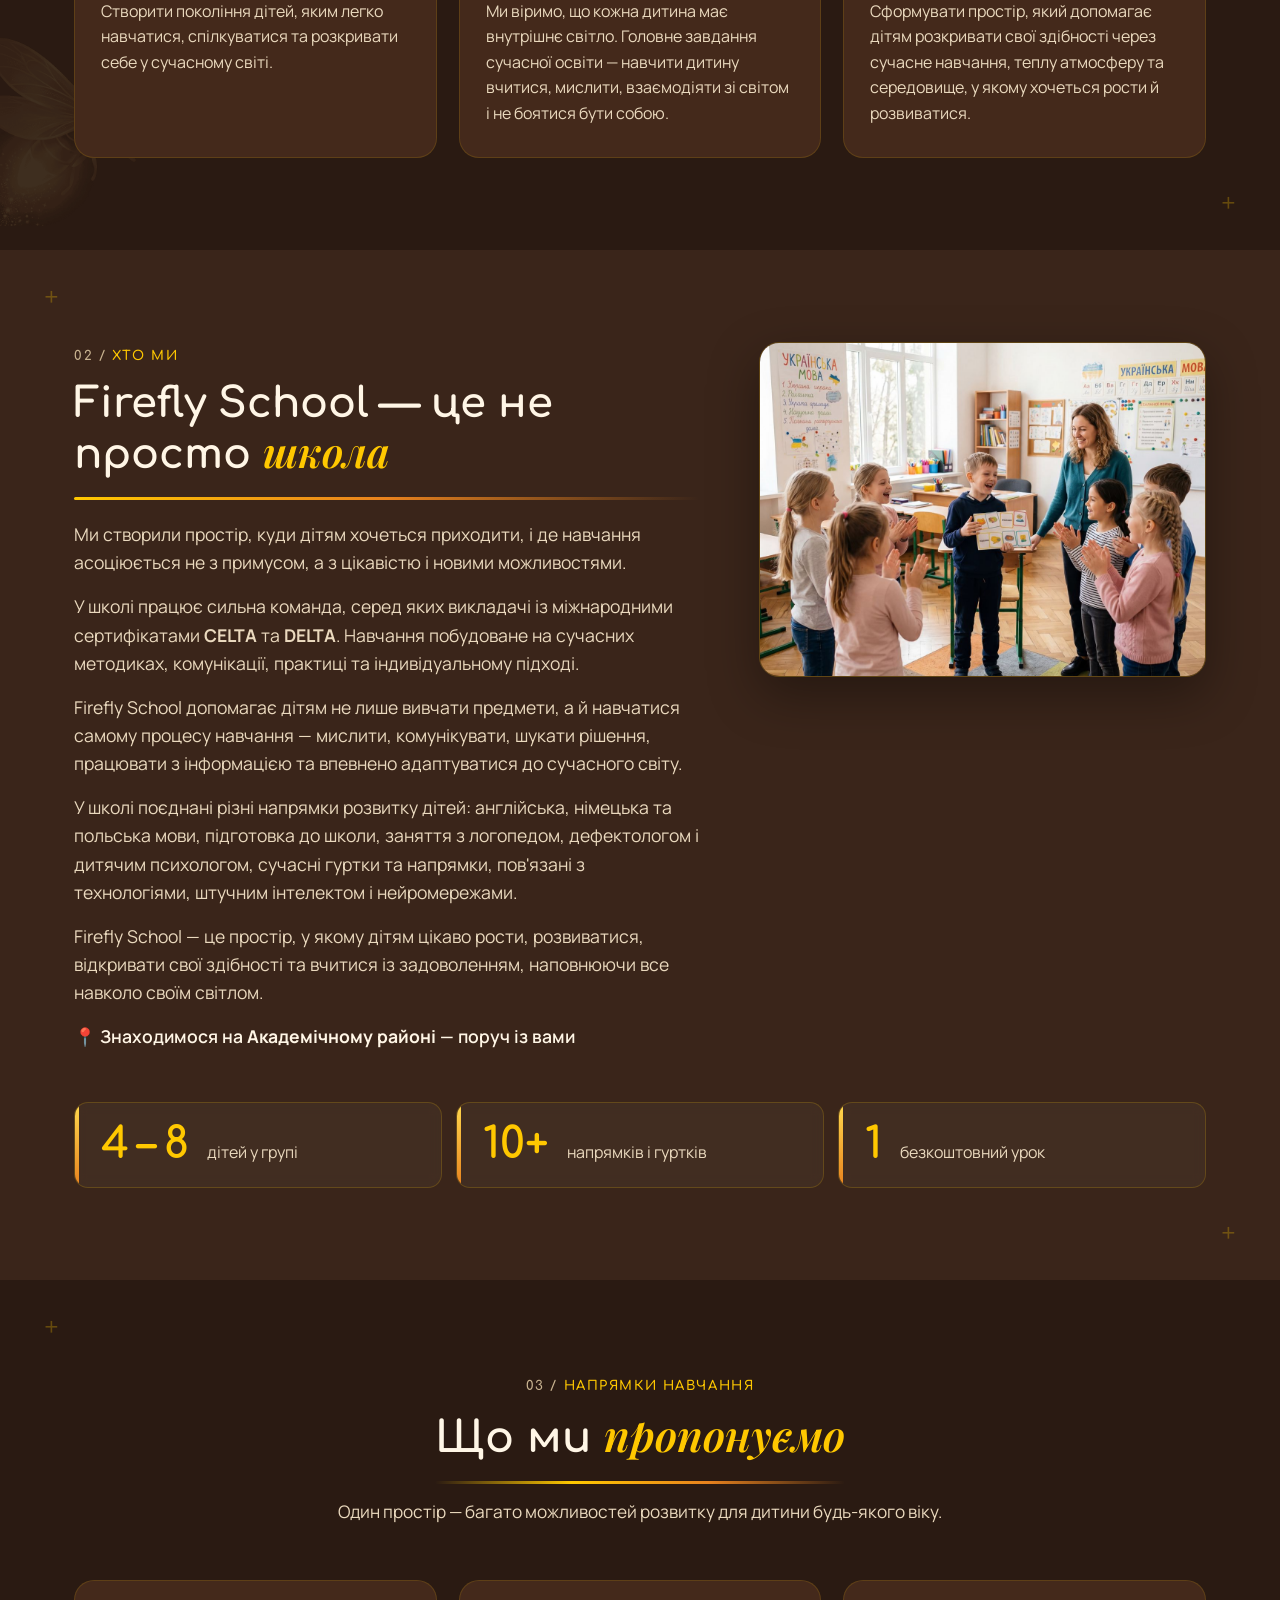
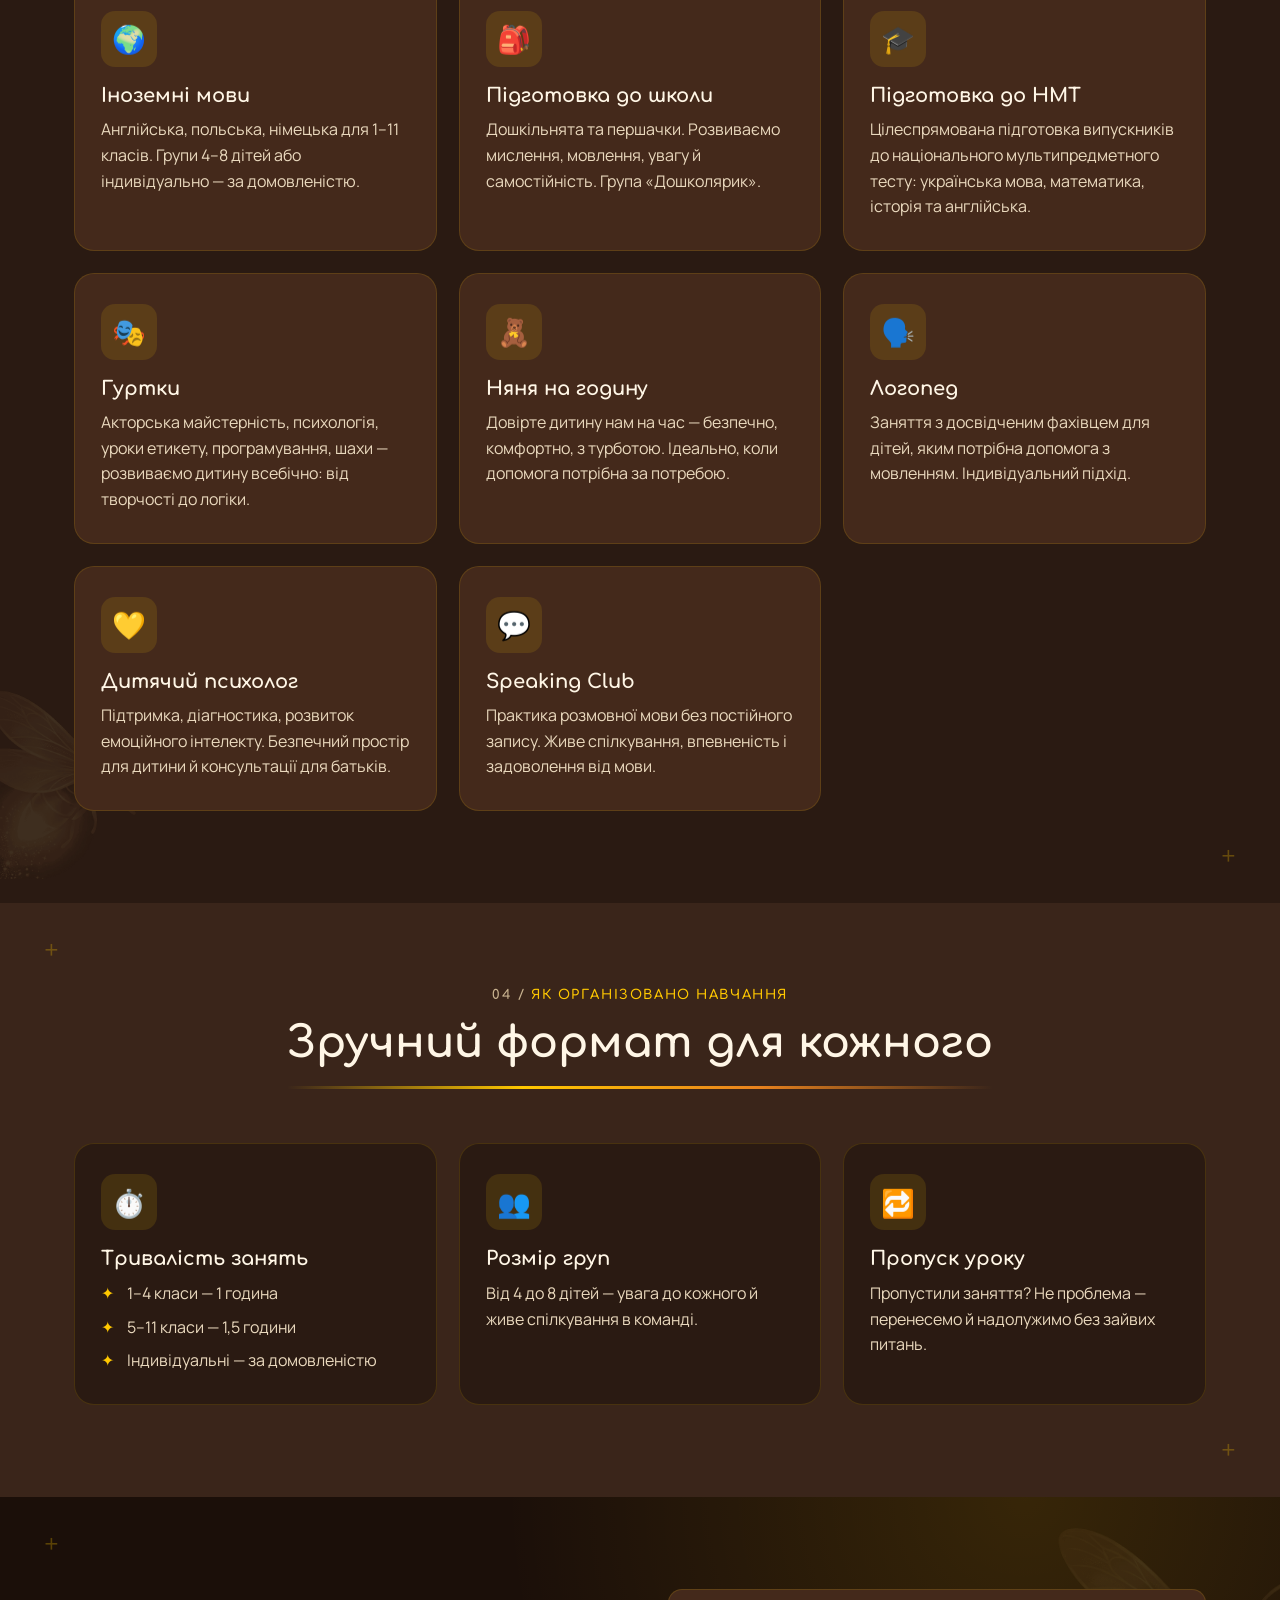
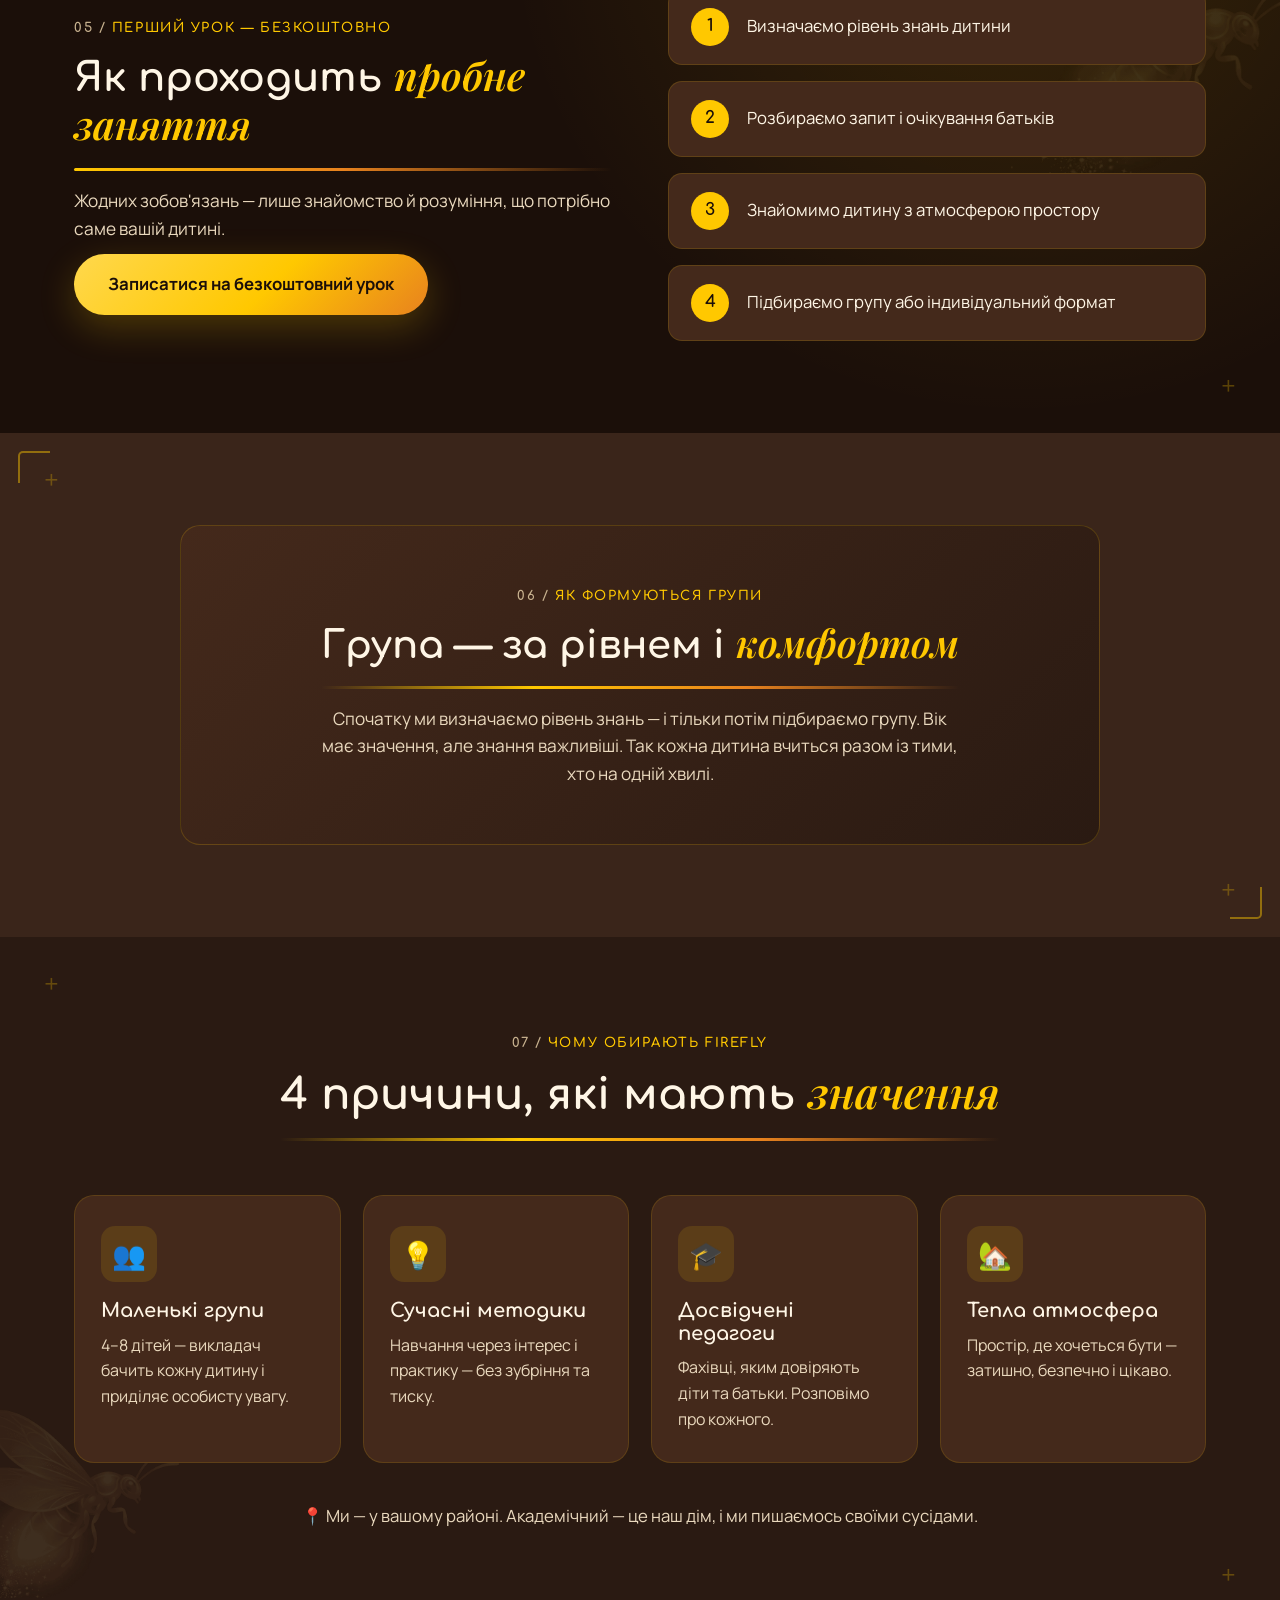
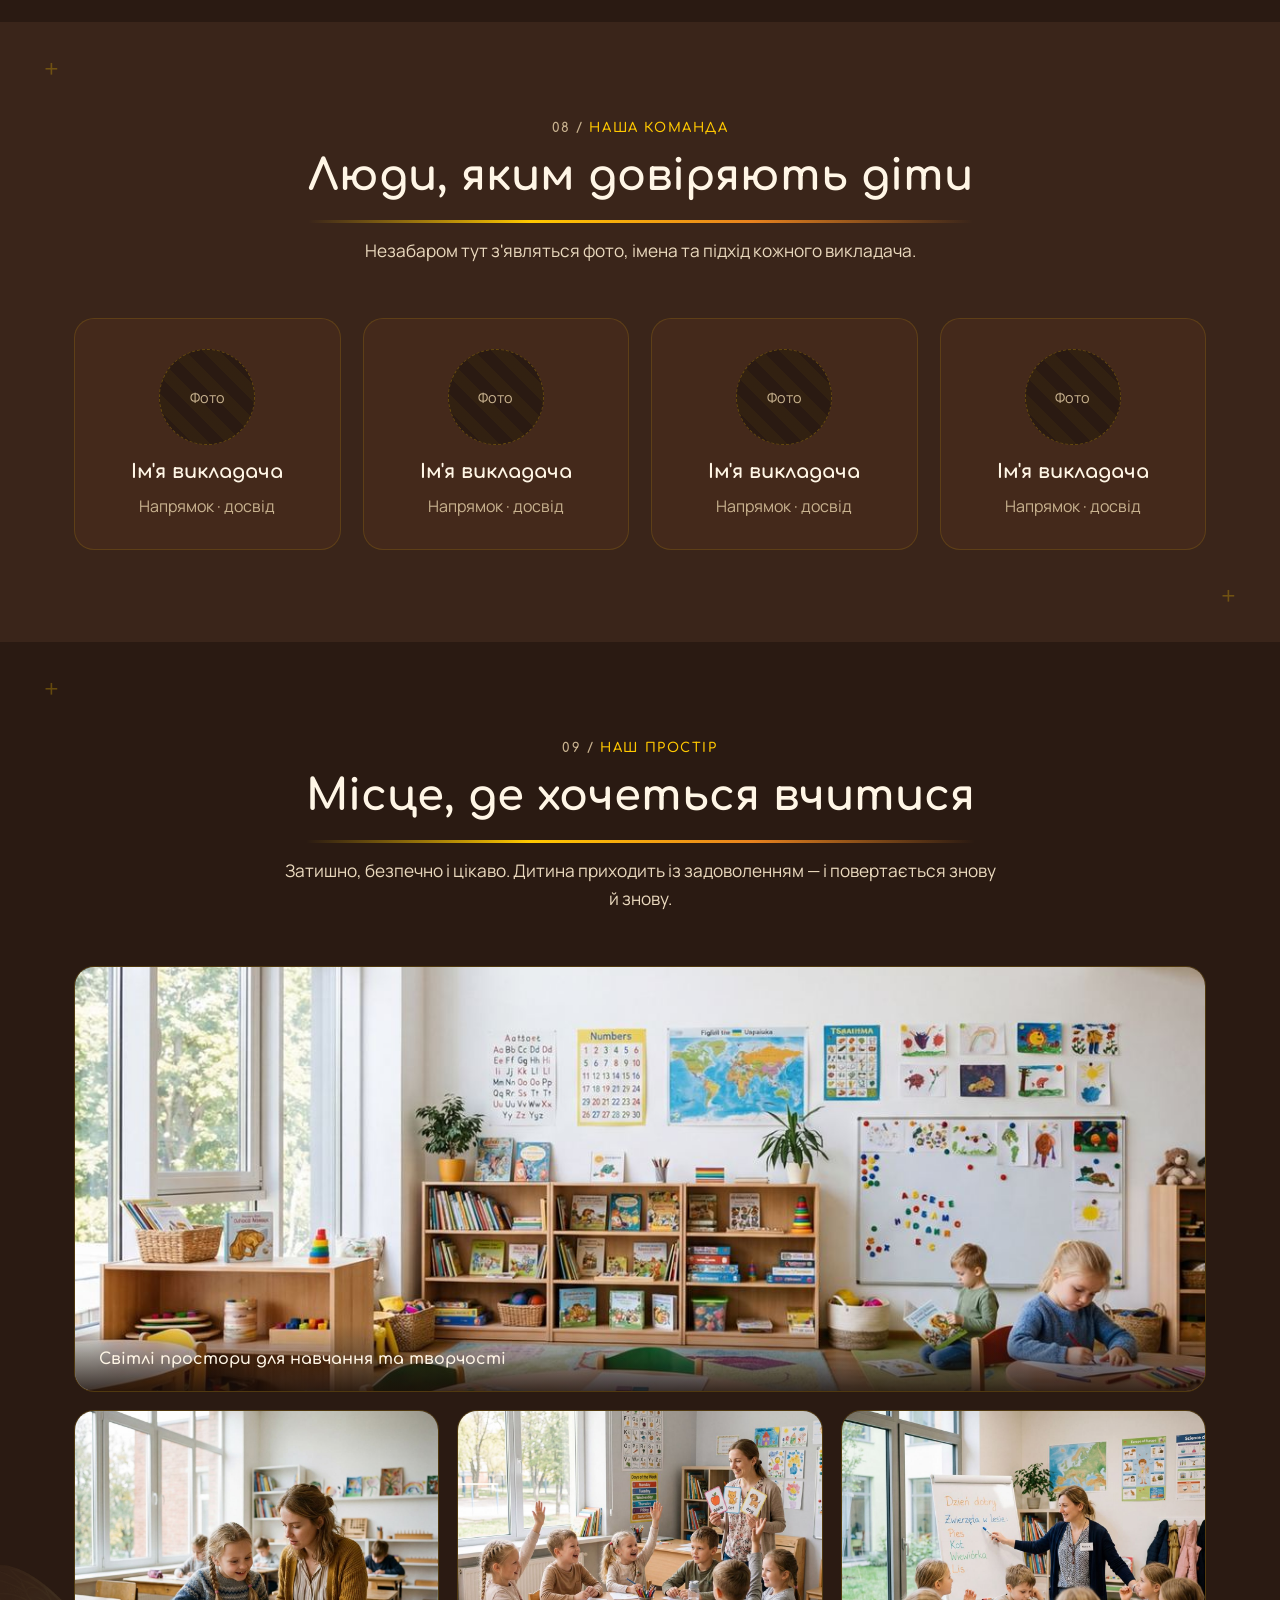
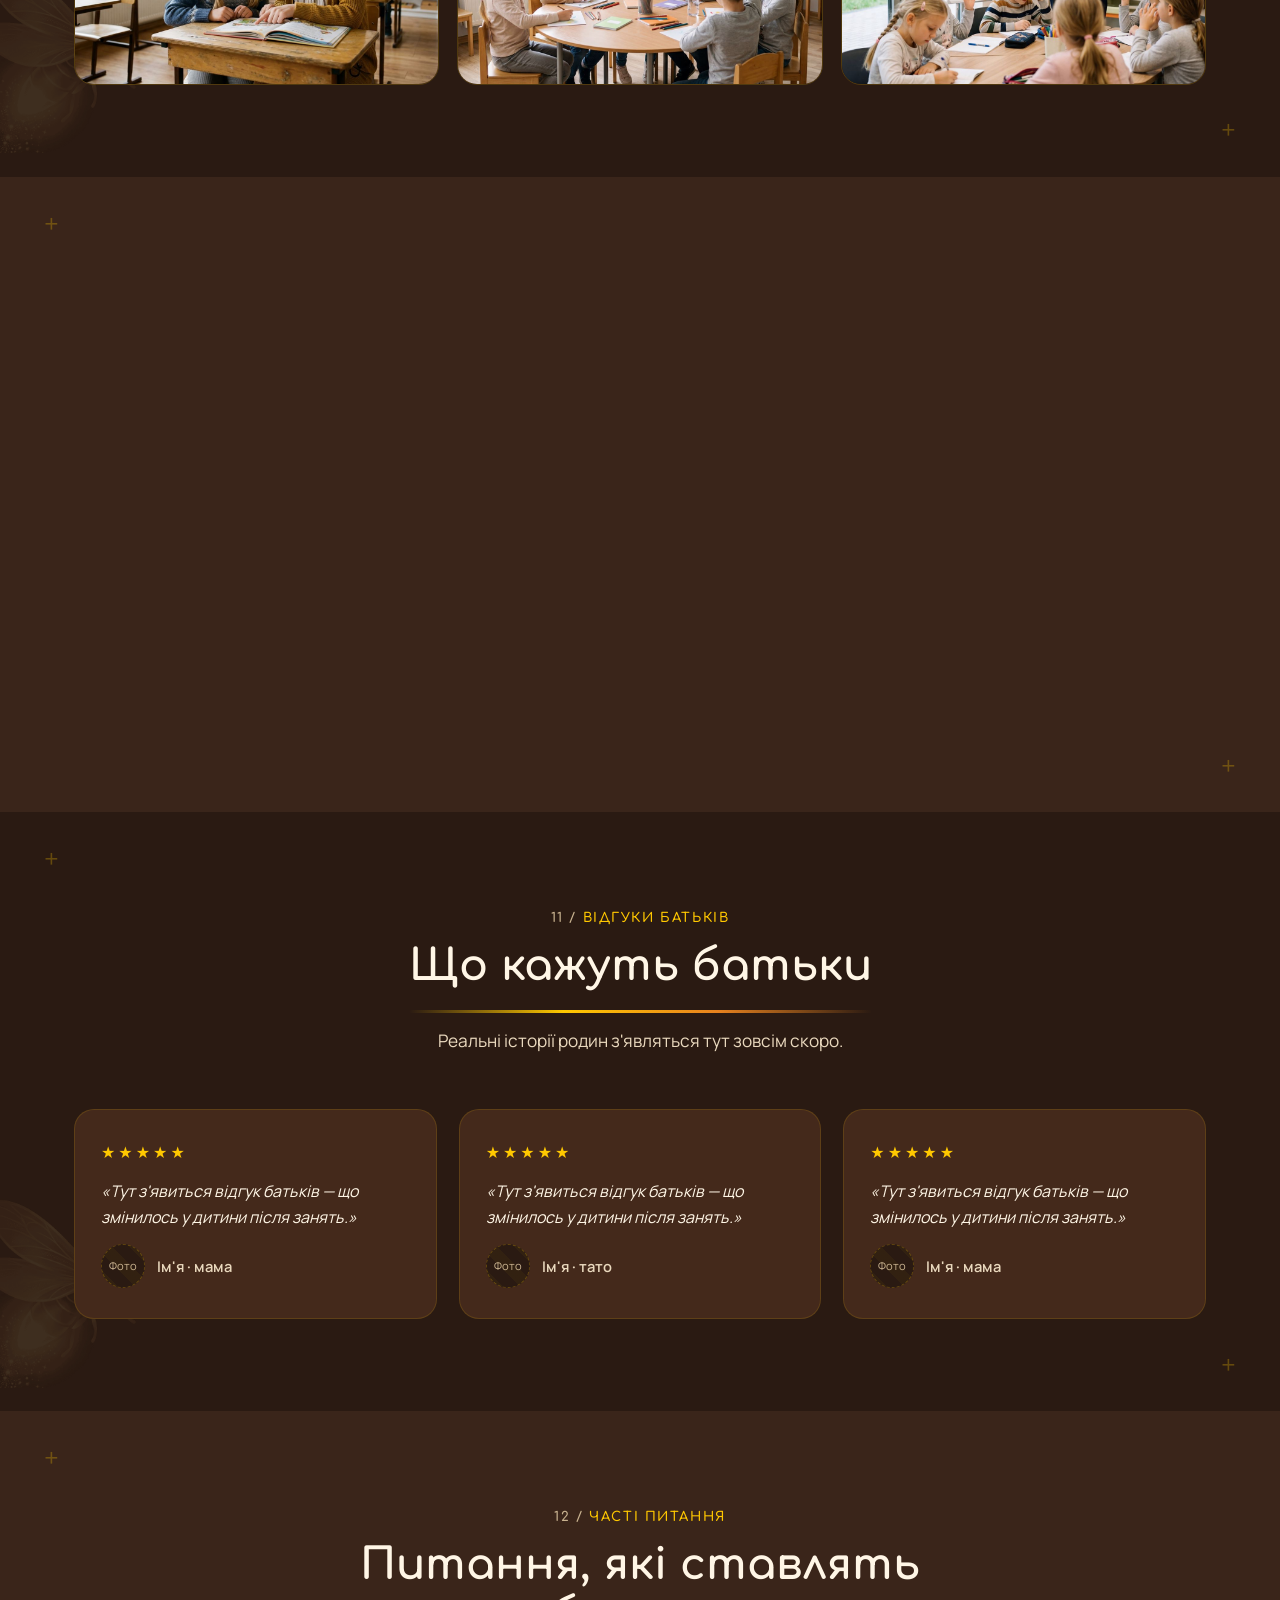
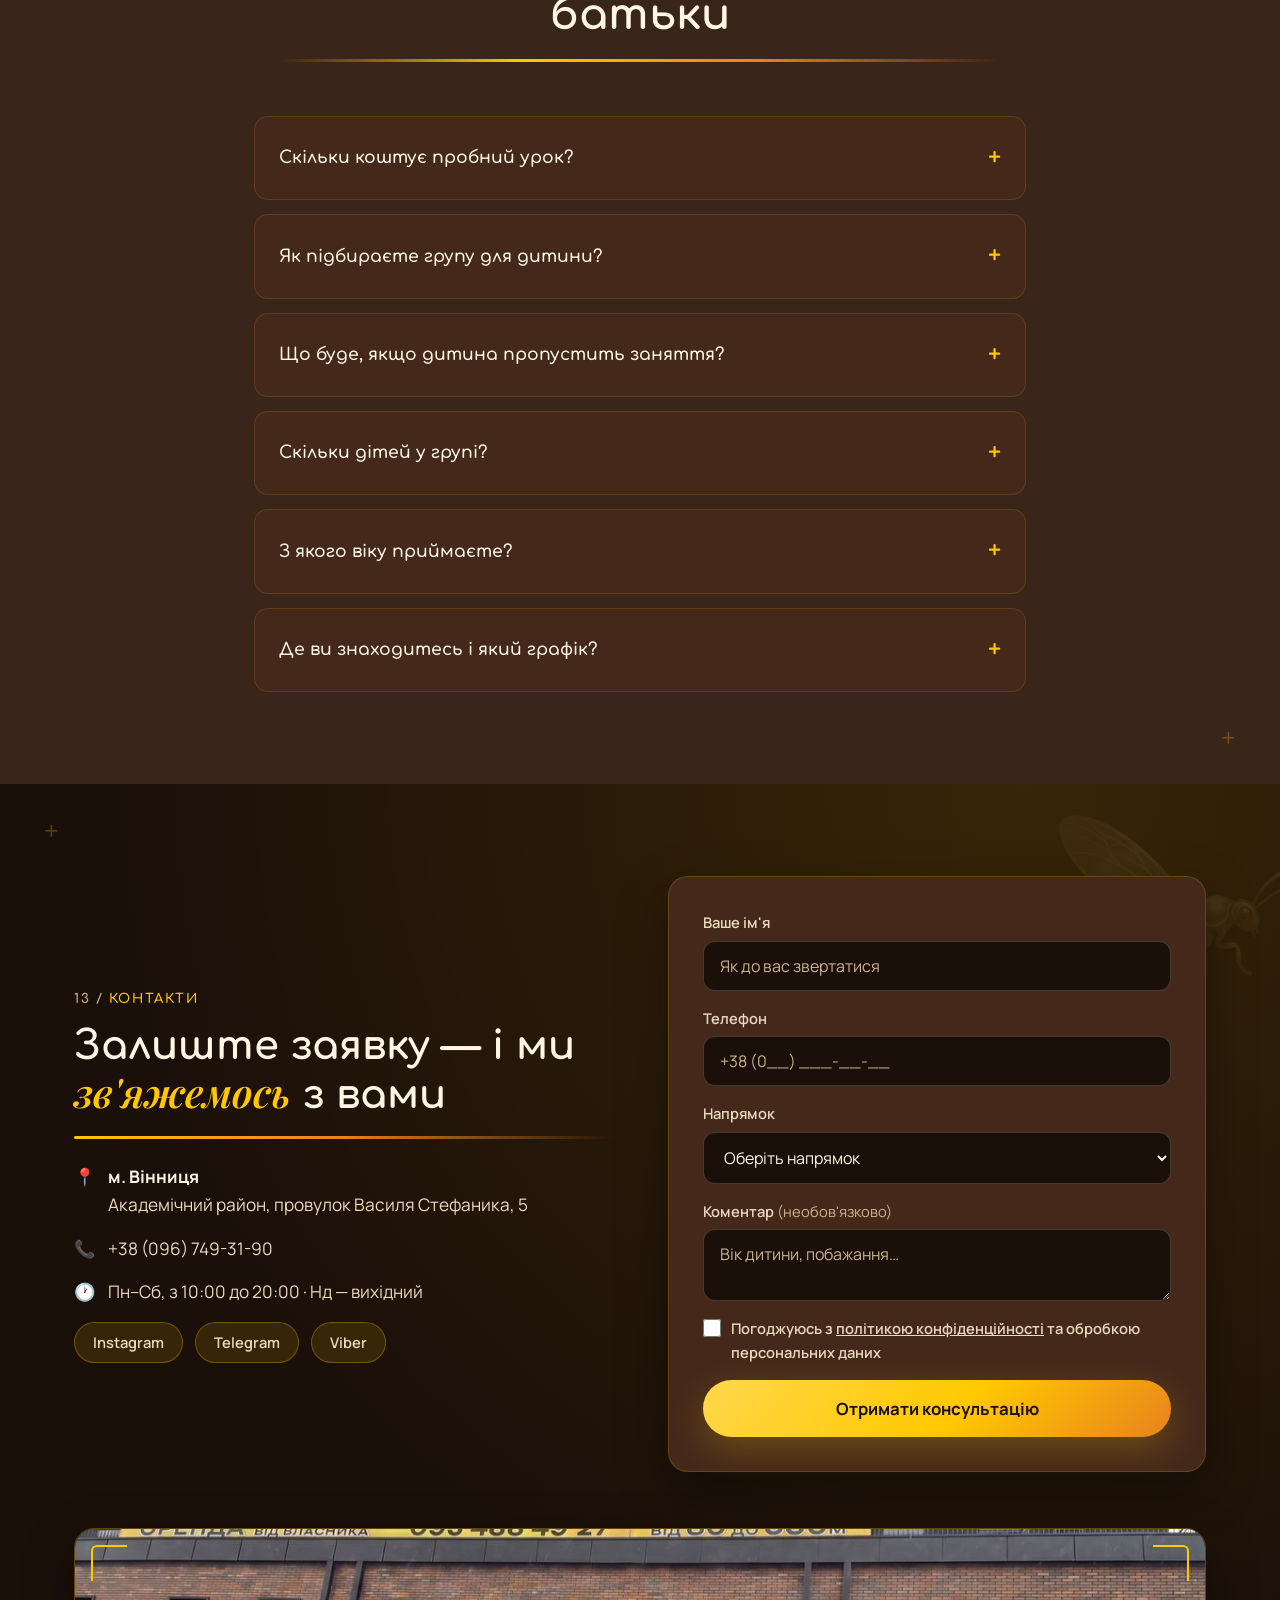
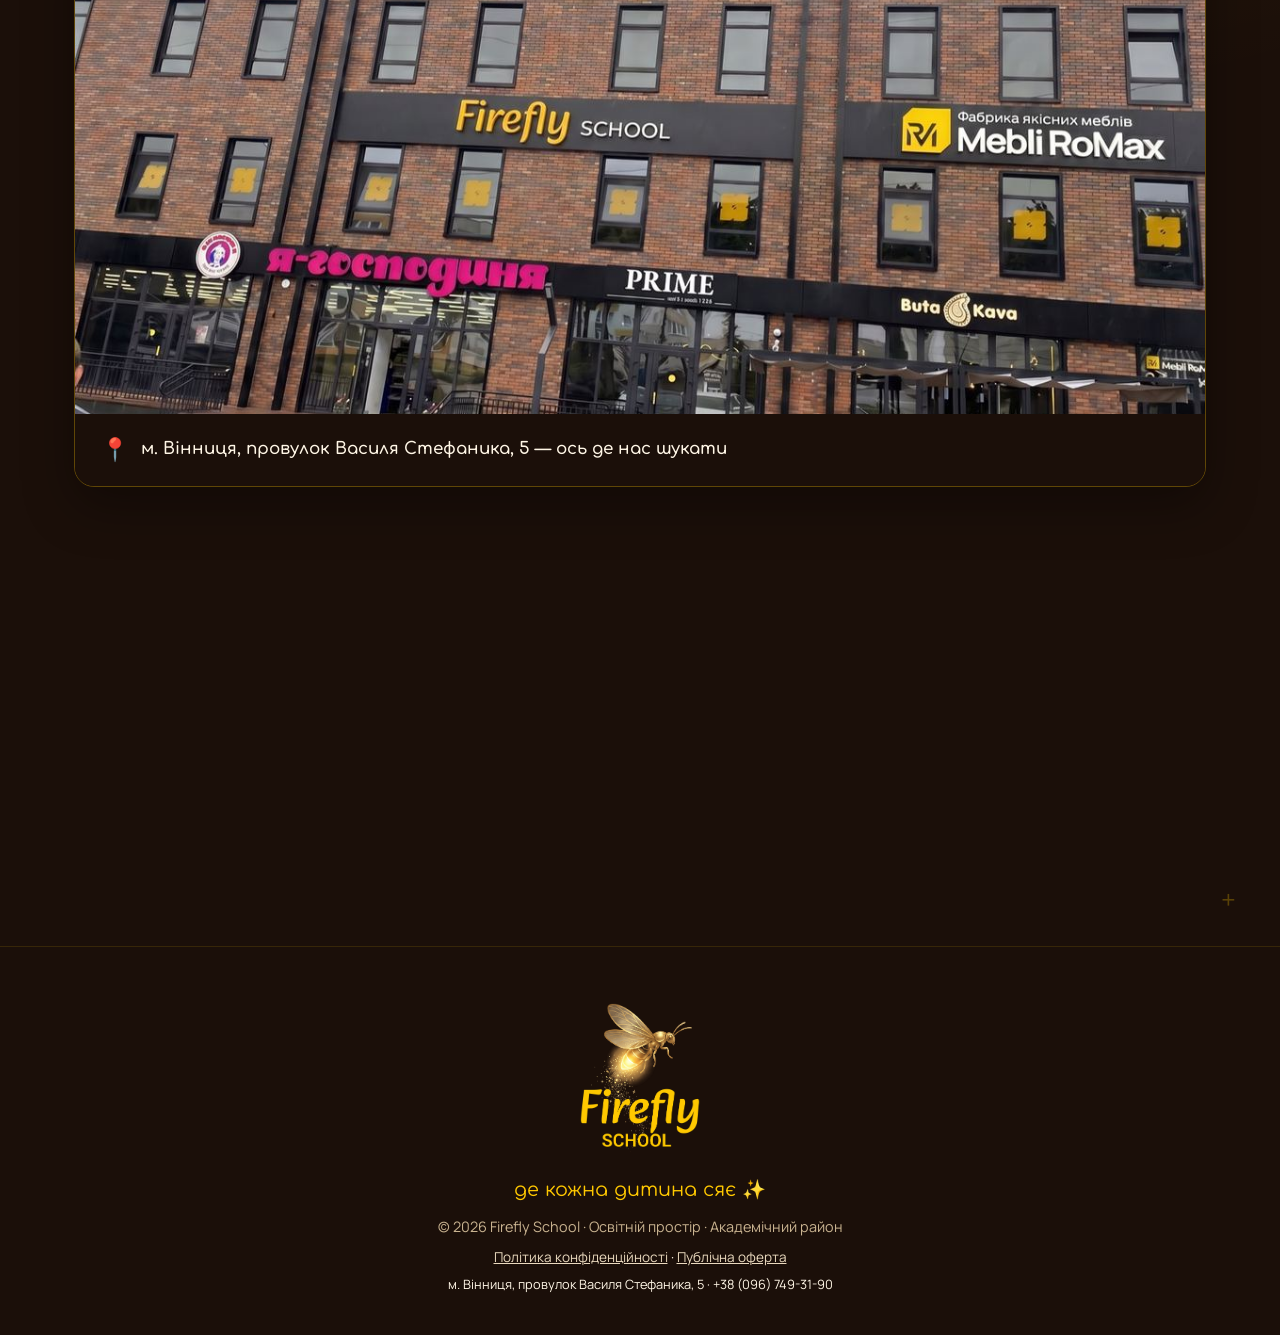
==== commit c05e523d: "Update index.html" ====
--- a/index.html
+++ b/index.html
@@ -505,6 +505,18 @@
           м. Вінниця, провулок Василя Стефаника, 5 — ось де нас шукати
         </figcaption>
       </figure>
+      <div class="map-embed reveal">
+        <iframe
+          src="https://www.google.com/maps?q=%D0%BF%D1%80%D0%BE%D0%B2%D1%83%D0%BB%D0%BE%D0%BA%20%D0%92%D0%B0%D1%81%D0%B8%D0%BB%D1%8F%20%D0%A1%D1%82%D0%B5%D1%84%D0%B0%D0%BD%D0%B8%D0%BA%D0%B0%2C%205%2C%20%D0%92%D1%96%D0%BD%D0%BD%D0%B8%D1%86%D1%8F&output=embed"
+          width="100%"
+          height="360"
+          style="border: 0"
+          allowfullscreen=""
+          loading="lazy"
+          referrerpolicy="no-referrer-when-downgrade"
+          title="Firefly School на карті — провулок Василя Стефаника, 5, Вінниця"
+        ></iframe>
+      </div>
     </div>
   </section>
 
--- a/styles.css
+++ b/styles.css
@@ -671,11 +671,22 @@
 .field input:focus, .field select:focus, .field textarea:focus { outline: none; border-color: var(--gold-500); }
 .field input.invalid, .field select.invalid { border-color: #ff7a59; }
 .field--checkbox { gap: 0; }
+
+/* Honeypot: поле-пастка для ботів, приховане від людей */
+.field--hp {
+  position: absolute;
+  left: -9999px;
+  width: 1px;
+  height: 1px;
+  overflow: hidden;
+}
 .checkbox { display: flex; align-items: flex-start; gap: 10px; font-weight: 400; font-size: .85rem; color: var(--cream-muted); cursor: pointer; }
 .checkbox input { width: 18px; height: 18px; margin-top: 2px; flex-shrink: 0; accent-color: var(--gold-500); }
 .checkbox a { color: var(--cream-200); text-decoration: underline; }
 .checkbox input.invalid { outline: 1px solid #ff7a59; }
 .form__note { color: var(--gold-500); font-weight: 600; text-align: center; }
+.form__note--error { color: #ff8a6b; }
+.form__note--error a { color: inherit; text-decoration: underline; }
 
 /* ─── Building photo (contacts) ─── */
 .building {
